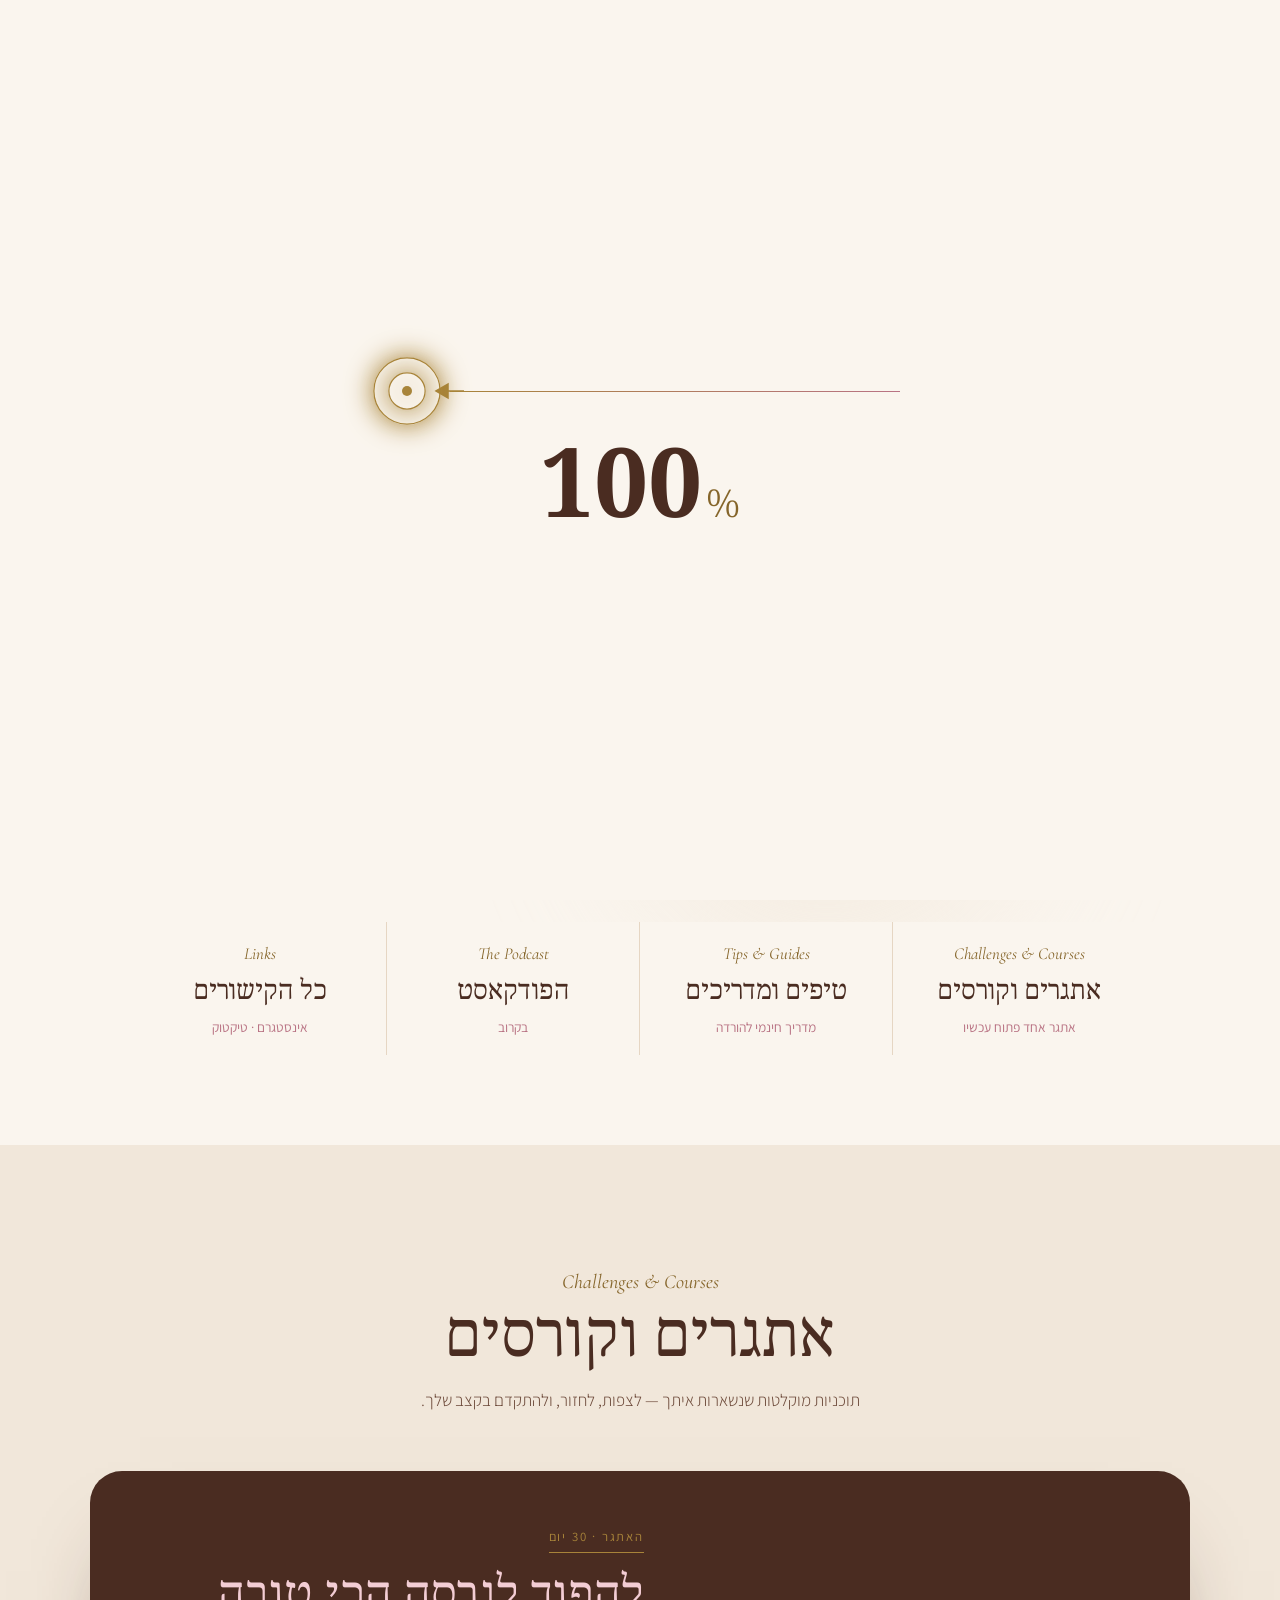
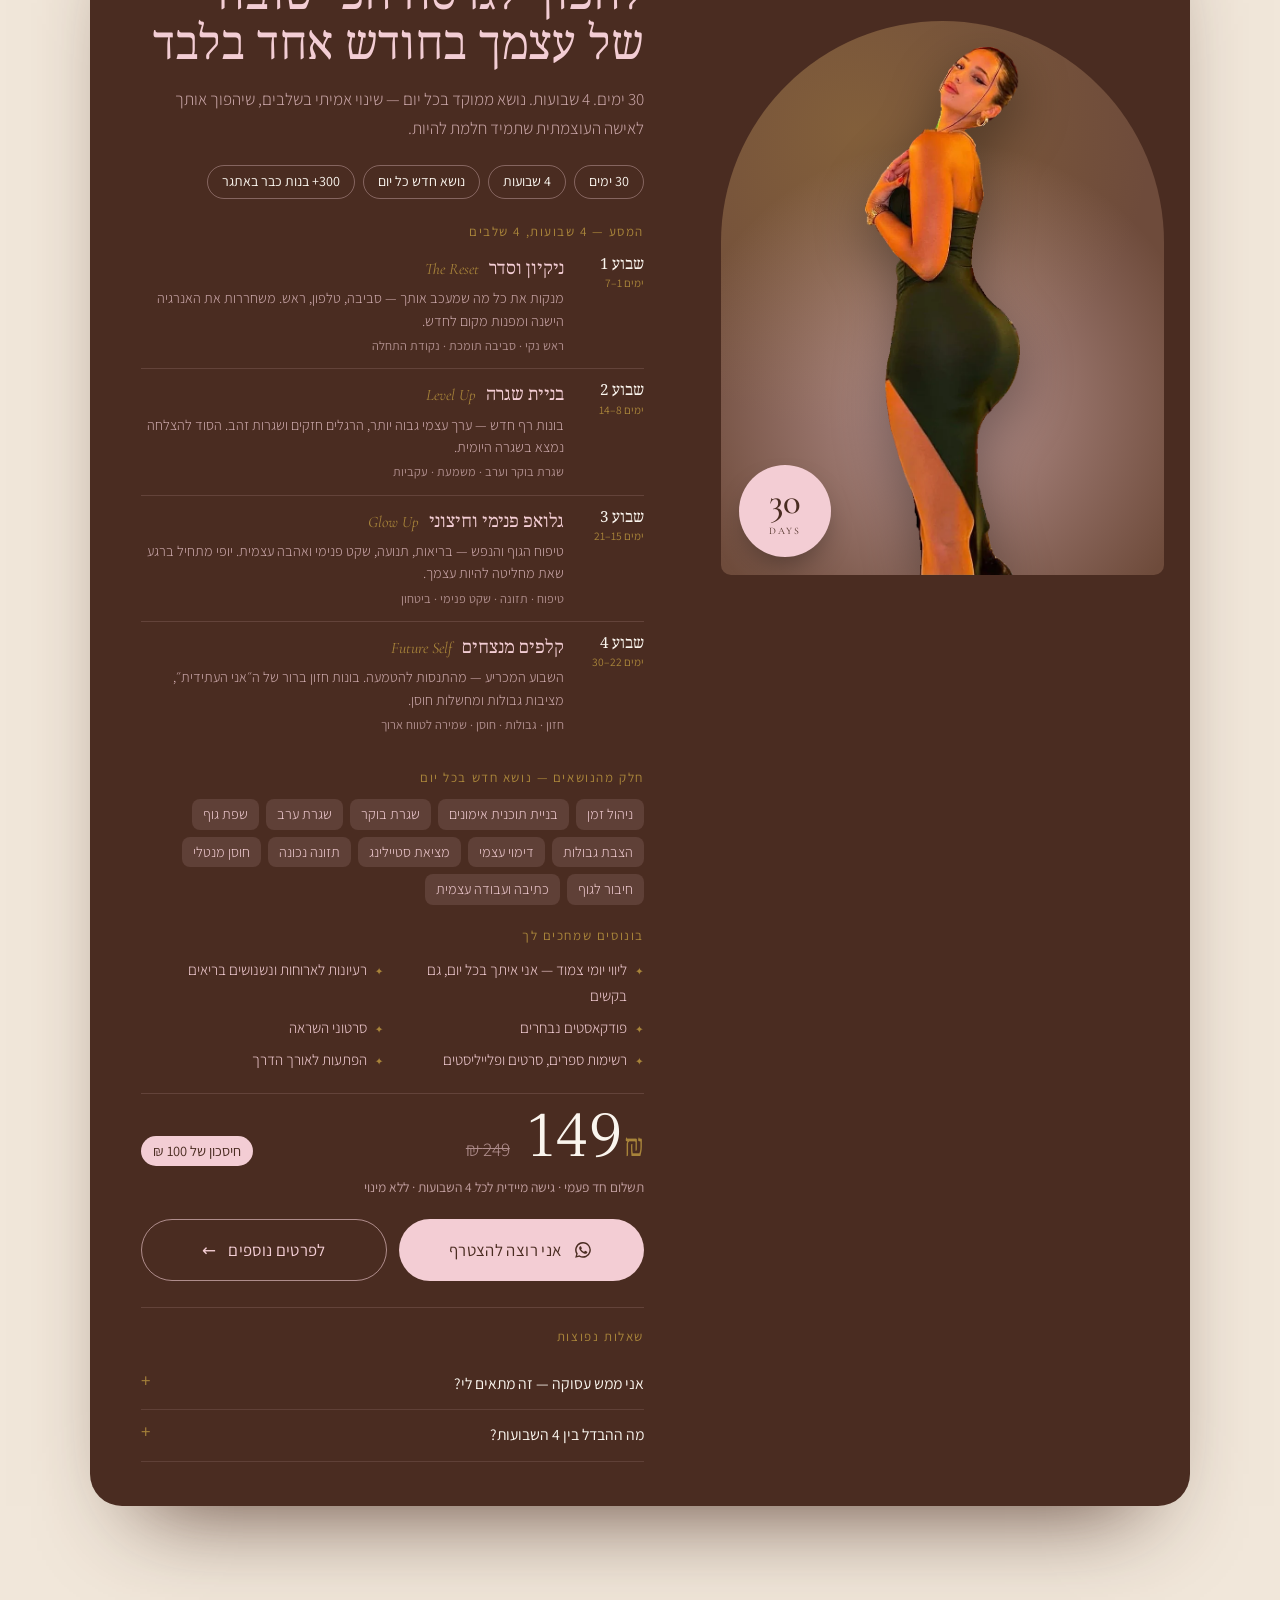
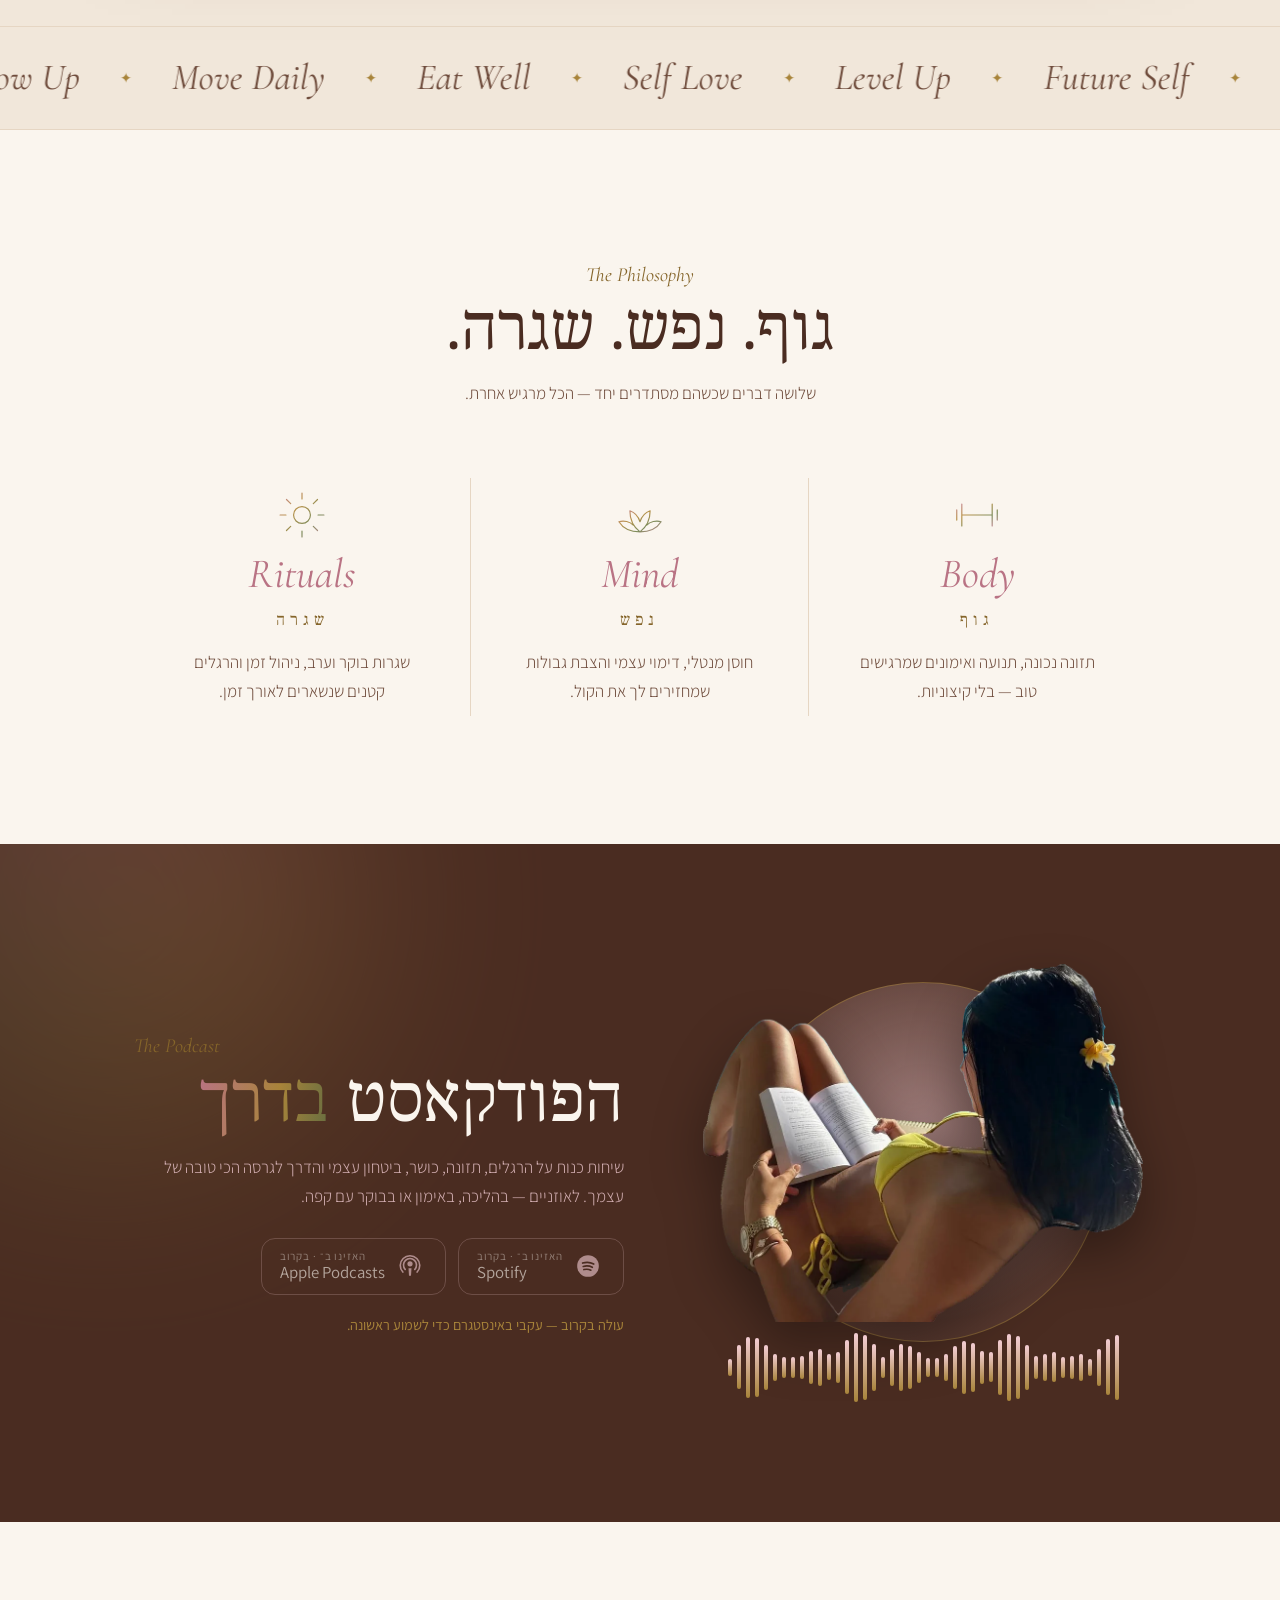
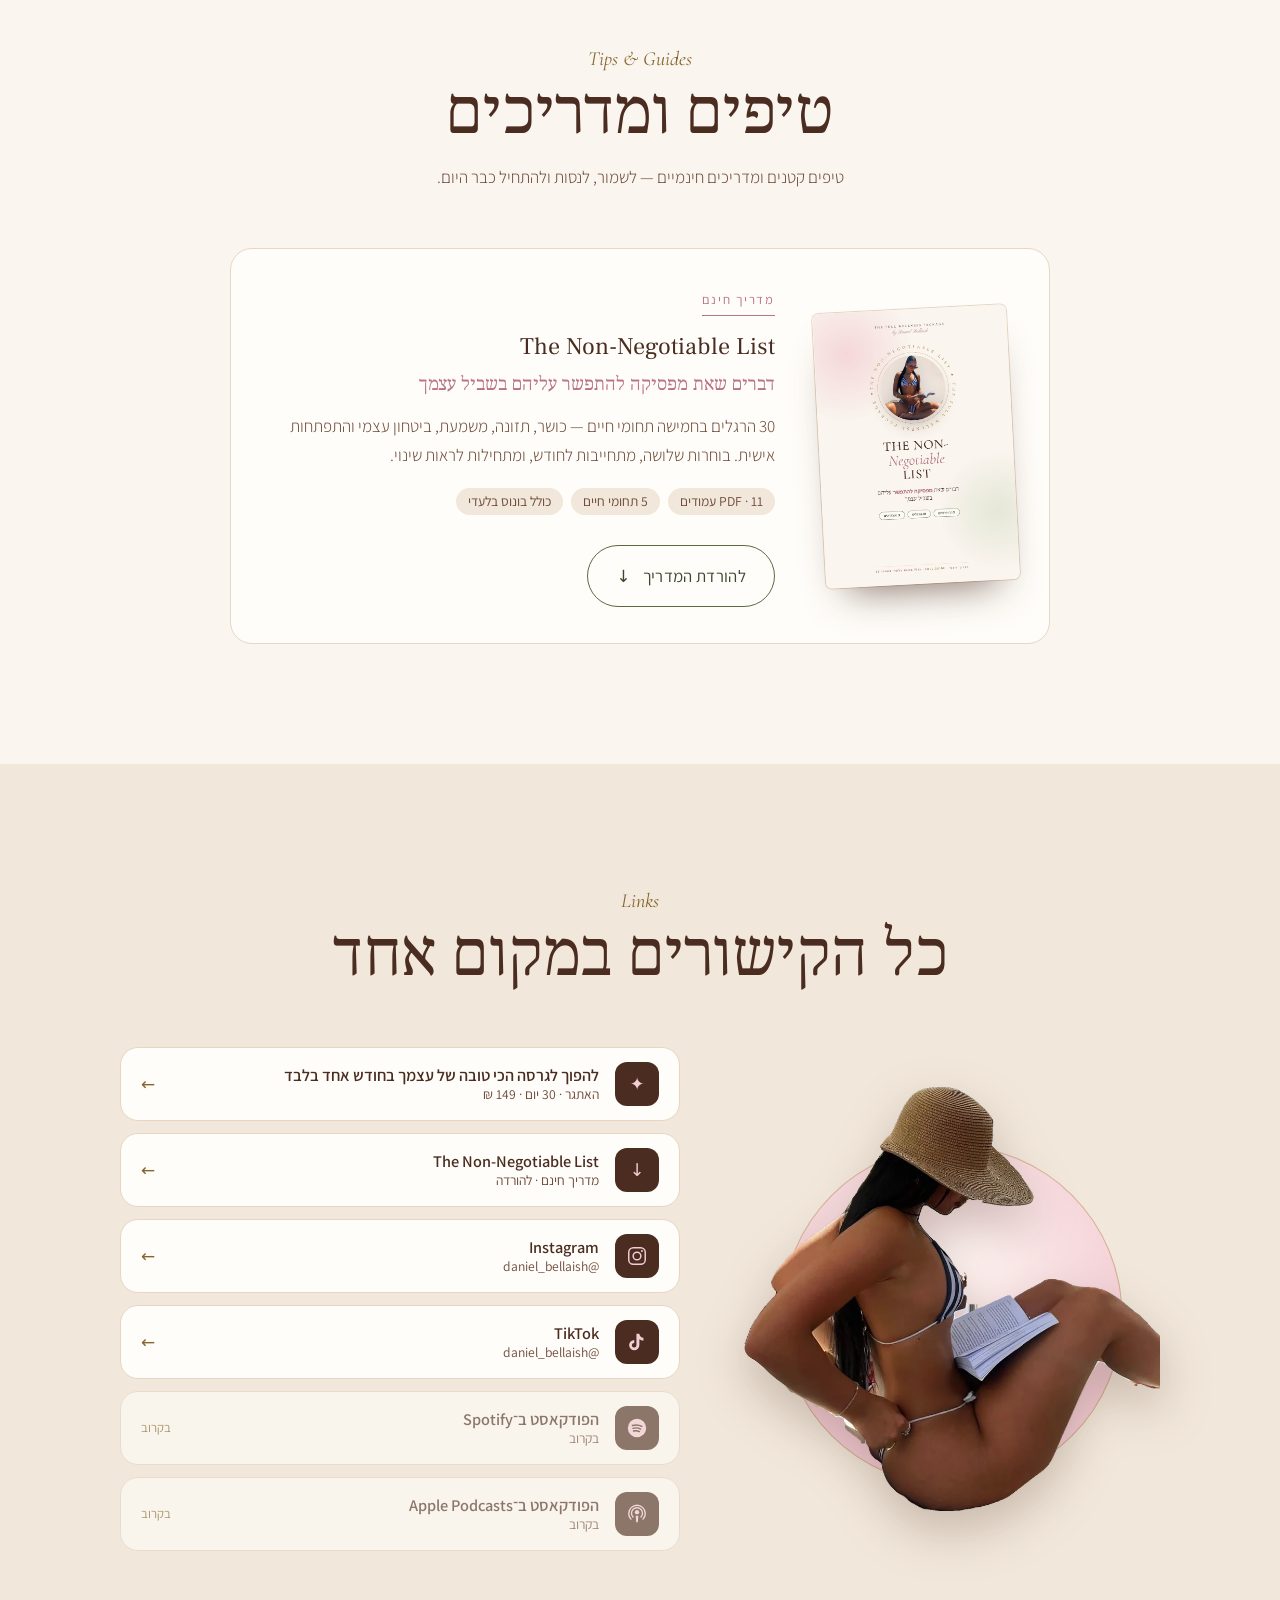
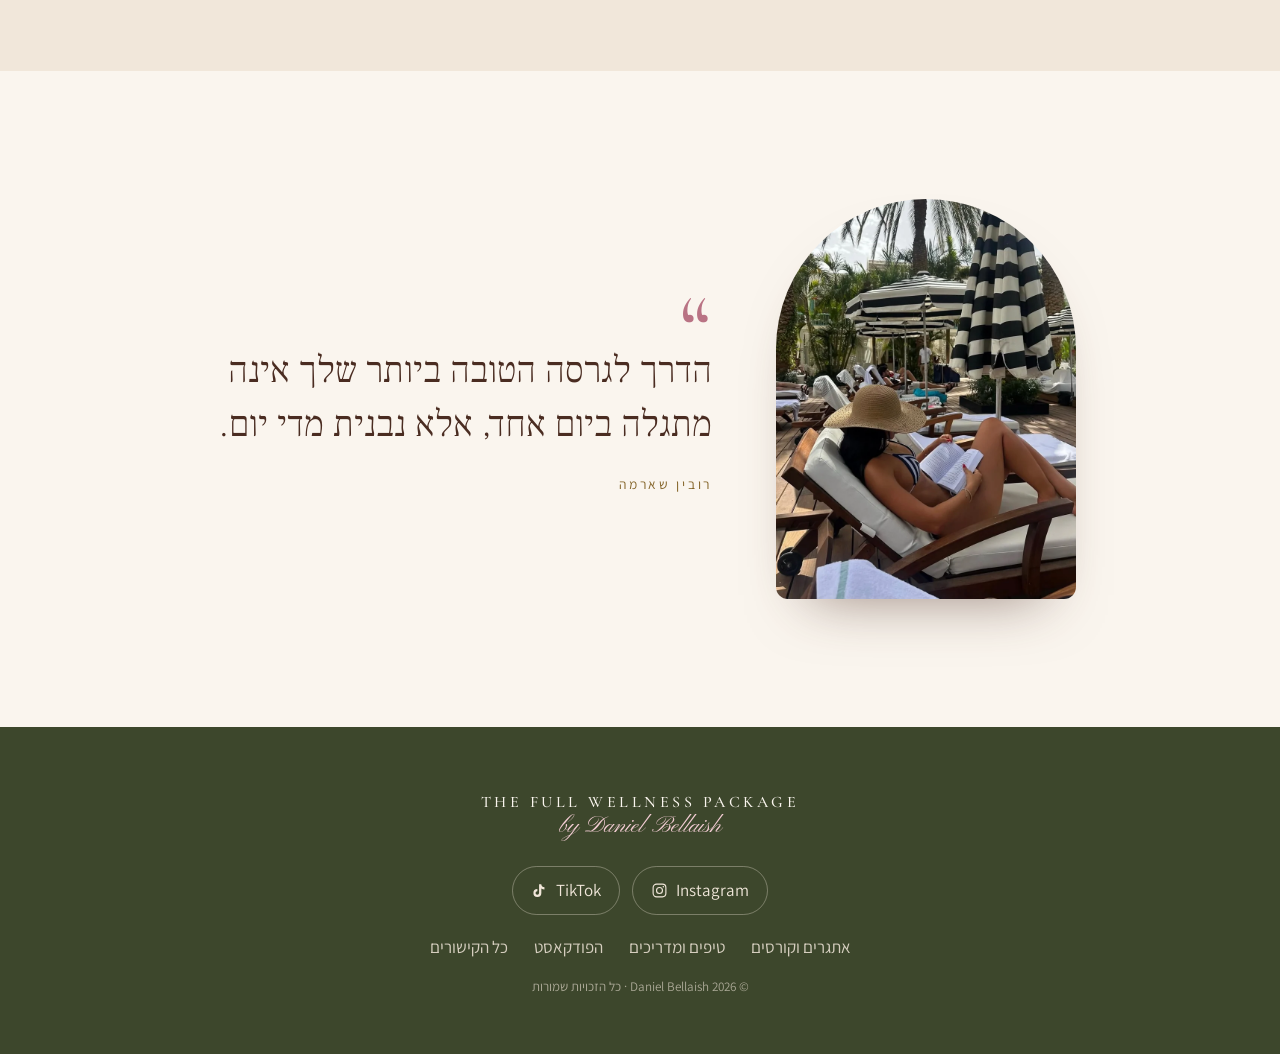
==== index.html @ 0c10bea3 "New photos with removed backgrounds, price 249 - Hero: white-dress cut-out that breaks out of the go" ====
<!doctype html>
<html lang="he" dir="rtl">
<head>
  <meta charset="utf-8">
  <meta name="viewport" content="width=device-width, initial-scale=1, viewport-fit=cover">
  <title>The Full Wellness Package · by Daniel Bellaish</title>
  <meta name="description" content="קורסים, מדריכים ופודקאסט על התפתחות אישית, כושר, תזונה ולייפסטייל — by Daniel Bellaish.">
  <meta property="og:title" content="The Full Wellness Package · by Daniel Bellaish">
  <meta property="og:description" content="הגרסה הכי טובה שלך מתחילה ביום אחד.">
  <meta property="og:image" content="assets/images/og.jpg">
  <link rel="preconnect" href="https://fonts.googleapis.com">
  <link rel="preconnect" href="https://fonts.gstatic.com" crossorigin>
  <link href="https://fonts.googleapis.com/css2?family=Assistant:wght@300;400;600&family=Cormorant+Garamond:ital,wght@0,400;0,500;1,400;1,500&family=Frank+Ruhl+Libre:wght@300;400;500&family=Noto+Serif+Hebrew:wght@300;400;500&family=Fredoka:wght@500;600&family=Pinyon+Script&display=swap" rel="stylesheet">
  <link rel="icon" href="data:image/svg+xml,%3Csvg xmlns=%27http://www.w3.org/2000/svg%27 viewBox=%270 0 64 64%27%3E%3Ccircle cx=%2732%27 cy=%2732%27 r=%2732%27 fill=%27%234a2c21%27/%3E%3Cpath d=%27M32 14l4 14 14 4-14 4-4 14-4-14-14-4 14-4z%27 fill=%27%23f3cdd4%27/%3E%3C/svg%3E">
  <link rel="stylesheet" href="style.css">
  <script>
    // Intro loader: once per visit, skipped for reduced motion. Safety timeout so the site never stays hidden.
    (function () {
      var d = document.documentElement, seen = false;
      try { seen = sessionStorage.getItem("fwp-intro") === "1"; } catch (e) {}
      if (seen || matchMedia("(prefers-reduced-motion: reduce)").matches) { d.classList.add("no-intro"); return; }
      d.classList.add("is-loading");
      setTimeout(function () { d.classList.remove("is-loading"); d.classList.add("no-intro"); }, 9000);
    })();
  </script>
</head>
<body>

  <!-- ===== Intro loader ===== -->
  <div class="loader" id="loader" role="status" aria-label="טוען את האתר">
    <div class="loader-stage">
      <div class="loader-shot" aria-hidden="true">
        <div class="loader-line"><div class="loader-fill" id="loader-fill"></div>
          <svg class="loader-arrow" id="loader-arrow" viewBox="0 0 28 16"><path d="M0 8h18M28 8L16 1v14z"/></svg>
        </div>
        <div class="target" id="loader-target"><i></i><i></i><i></i><span class="burst" id="burst"></span></div>
      </div>
      <p class="loader-pct" aria-hidden="true"><b id="loader-pct">0</b><small>%</small></p>
      <div class="loader-brand">
        <span class="lb-name">The Full Wellness Package</span>
        <span class="lb-by">by Daniel Bellaish</span>
      </div>
    </div>
  </div>

  <!-- ===== Side arrow: travels down the page and hits the target at 100% ===== -->
  <div class="arrowbar" aria-hidden="true">
    <div class="ab-track">
      <div class="ab-fill" id="ab-fill"></div>
      <div class="ab-head" id="ab-head"><svg viewBox="0 0 16 22"><path d="M8 22L0 10h5V0h6v10h5z"/></svg><span id="ab-pct">0%</span></div>
    </div>
    <div class="target ab-target" id="ab-target"><i></i><i></i><i></i></div>
  </div>

  <!-- shared SVG gradients + icon sprites -->
  <svg width="0" height="0" style="position:absolute" aria-hidden="true" focusable="false">
    <defs>
      <linearGradient id="holo" x1="0" y1="0" x2="1" y2="1">
        <stop offset="0" stop-color="#c98a9a"/>
        <stop offset=".35" stop-color="#b8924a"/>
        <stop offset=".7" stop-color="#7d8c5c"/>
        <stop offset="1" stop-color="#c98a9a"/>
      </linearGradient>
    </defs>
    <symbol id="i-instagram" viewBox="0 0 24 24"><rect x="3" y="3" width="18" height="18" rx="5" fill="none" stroke="currentColor" stroke-width="1.6"/><circle cx="12" cy="12" r="4.2" fill="none" stroke="currentColor" stroke-width="1.6"/><circle cx="17.4" cy="6.6" r="1.1" fill="currentColor"/></symbol>
    <symbol id="i-tiktok" viewBox="0 0 24 24"><path d="M14.5 3c.3 2.4 1.9 4.2 4.5 4.4v3.1c-1.6 0-3.1-.5-4.4-1.4v6.3A5.6 5.6 0 1 1 9 9.8v3.2a2.5 2.5 0 1 0 2.4 2.5V3h3.1z" fill="currentColor"/></symbol>
    <symbol id="i-whatsapp" viewBox="0 0 24 24"><path d="M12 2.5a9.4 9.4 0 0 0-8.1 14.2L2.6 21.4l4.8-1.3A9.4 9.4 0 1 0 12 2.5zm0 17.1a7.7 7.7 0 0 1-3.9-1.1l-.3-.2-2.9.8.8-2.8-.2-.3A7.7 7.7 0 1 1 12 19.6zm4.3-5.8c-.2-.1-1.4-.7-1.6-.8s-.4-.1-.5.1-.6.8-.8.9-.3.2-.5.1a6.3 6.3 0 0 1-3.1-2.7c-.2-.4.2-.4.7-1.3a.4.4 0 0 0 0-.4l-.7-1.7c-.2-.5-.4-.4-.5-.4h-.5a.9.9 0 0 0-.6.3 2.7 2.7 0 0 0-.8 2 4.6 4.6 0 0 0 1 2.5 10.6 10.6 0 0 0 4.1 3.6c1.5.6 2.1.7 2.9.6a2.4 2.4 0 0 0 1.6-1.1 2 2 0 0 0 .1-1.1c0-.1-.2-.2-.4-.3z" fill="currentColor"/></symbol>
    <symbol id="i-spotify" viewBox="0 0 24 24"><circle cx="12" cy="12" r="10" fill="currentColor"/><path d="M7 9.3c3.5-1 7.4-.7 10.3.9M7.6 12.4c2.9-.8 6-.5 8.4.8M8.2 15.3c2.3-.6 4.6-.4 6.5.6" fill="none" stroke="var(--btn-bg, #fff)" stroke-width="1.5" stroke-linecap="round"/></symbol>
    <symbol id="i-apple-podcasts" viewBox="0 0 24 24"><circle cx="12" cy="10" r="2.4" fill="currentColor"/><path d="M10.6 14h2.8l-.5 7h-1.8z" fill="currentColor"/><path d="M7.6 15.2a6 6 0 1 1 8.8 0M5.4 17.6a9 9 0 1 1 13.2 0" fill="none" stroke="currentColor" stroke-width="1.5" stroke-linecap="round"/></symbol>
  </svg>

  <!-- ===== Podcast announcement bar ===== -->
  <a class="announce" href="#podcast" id="announce">
    <span class="announce-dot" aria-hidden="true"></span>
    <span id="announce-text">הפודקאסט שלי עולה בקרוב</span>
    <span class="announce-sep" aria-hidden="true">·</span>
    <span class="announce-platforms">
      <svg aria-hidden="true"><use href="#i-spotify"/></svg>Spotify
      <svg aria-hidden="true"><use href="#i-apple-podcasts"/></svg>Apple Podcasts
    </span>
  </a>

  <header class="topbar">
    <a class="brand" href="#top" aria-label="The Full Wellness Package by Daniel Bellaish">
      <span class="brand-name">The Full Wellness Package</span>
      <span class="brand-by">by Daniel Bellaish</span>
    </a>
    <nav class="nav" aria-label="ניווט ראשי">
      <a class="nav-link" href="#course">אתגרים וקורסים</a>
      <a class="nav-link" href="#free">טיפים</a>
      <a class="nav-link" href="#podcast">פודקאסט</a>
      <a class="nav-link" href="#links">קישורים</a>
      <span class="socials">
        <a data-link="instagram" href="#" aria-label="Instagram" target="_blank" rel="noopener"><svg><use href="#i-instagram"/></svg></a>
        <a data-link="tiktok" href="#" aria-label="TikTok" target="_blank" rel="noopener"><svg><use href="#i-tiktok"/></svg></a>
      </span>
    </nav>
  </header>

  <main id="top">

    <!-- ===== Hero ===== -->
    <section class="hero">
      <div class="hero-glow" aria-hidden="true"><span></span><span></span></div>

      <div class="hero-visual">
        <div class="portrait">
          <svg class="ring" viewBox="0 0 200 200" direction="ltr" aria-hidden="true">
            <defs><path id="ringPath" d="M100,100 m-88,0 a88,88 0 1,1 176,0 a88,88 0 1,1 -176,0"/></defs>
            <text><textPath href="#ringPath" textLength="548">THE FULL WELLNESS PACKAGE ✦ BY DANIEL BELLAISH ✦ </textPath></text>
          </svg>
          <div class="pop-bg"></div>
          <div class="pop-layer pop-in"><img src="assets/images/hero-white.webp" alt="Daniel Bellaish"></div>
          <div class="pop-layer pop-out" aria-hidden="true"><img src="assets/images/hero-white.webp" alt=""></div>
        </div>
      </div>

      <div class="hero-text">
        <p class="kicker"><span class="rule"></span>Wellness · Growth · Self-love</p>
        <h1 class="title">
          <span class="line"><span>להפוך לגרסה</span></span>
          <span class="line line-accent"><span>הטובה ביותר</span></span>
          <span class="line"><span>של עצמך.</span></span>
        </h1>
        <p class="lead">האתגרים, הקורסים, הטיפים והפודקאסט שלי — הכל במקום אחד. לגוף, לנפש ולשגרה, בעברית ובקצב שלך.</p>
        <div class="actions">
          <a class="btn-primary" href="#course"><span>לאתגרים ולקורסים</span><i aria-hidden="true">←</i></a>
          <a class="link-arrow" href="#links">כל הקישורים <i aria-hidden="true">↓</i></a>
        </div>
        <p class="signature">with love, Daniel</p>
      </div>
    </section>

    <!-- ===== Hub: everything on the site ===== -->
    <nav class="hub" aria-label="מה יש באתר">
      <a class="hub-item" href="#course"><span class="hub-k">Challenges &amp; Courses</span><b>אתגרים וקורסים</b><small id="hub-courses">בקרוב</small></a>
      <a class="hub-item" href="#free"><span class="hub-k">Tips &amp; Guides</span><b>טיפים ומדריכים</b><small id="hub-tips">בקרוב</small></a>
      <a class="hub-item" href="#podcast"><span class="hub-k">The Podcast</span><b>הפודקאסט</b><small id="hub-podcast">בקרוב</small></a>
      <a class="hub-item" href="#links"><span class="hub-k">Links</span><b>כל הקישורים</b><small>אינסטגרם · טיקטוק</small></a>
    </nav>

    <!-- ===== Paid course ===== -->
    <section id="course" class="section section-paid">
      <div class="section-head" data-reveal>
        <p class="label">Challenges &amp; Courses</p>
        <h2>אתגרים וקורסים</h2>
        <p>תוכניות מוקלטות שנשארות איתך — לצפות, לחזור, ולהתקדם בקצב שלך.</p>
      </div>
      <div id="paid-list" class="courses"></div>
    </section>

    <!-- ===== Marquee ===== -->
    <div class="marquee" aria-hidden="true">
      <div class="marquee-track" id="marquee">
        <span>Glow Up</span><b>✦</b><span>Move Daily</span><b>✦</b><span>Eat Well</span><b>✦</b><span>Self Love</span><b>✦</b><span>Level Up</span><b>✦</b><span>Future Self</span><b>✦</b>
        <span>Glow Up</span><b>✦</b><span>Move Daily</span><b>✦</b><span>Eat Well</span><b>✦</b><span>Self Love</span><b>✦</b><span>Level Up</span><b>✦</b><span>Future Self</span><b>✦</b>
      </div>
    </div>

    <!-- ===== Pillars ===== -->
    <section id="pillars" class="pillars">
      <div class="pillars-head" data-reveal>
        <p class="label">The Philosophy</p>
        <h2>גוף. נפש. שגרה.</h2>
        <p>שלושה דברים שכשהם מסתדרים יחד — הכל מרגיש אחרת.</p>
      </div>
      <div class="pillars-grid">
        <article class="pillar" data-reveal>
          <svg class="pillar-ico" viewBox="0 0 64 64" aria-hidden="true"><path pathLength="1" d="M8 26v12M14 19v26M50 19v26M56 26v12M14 32h36"/></svg>
          <span class="pillar-en">Body</span>
          <h3>גוף</h3>
          <p>תזונה נכונה, תנועה ואימונים שמרגישים טוב — בלי קיצוניות.</p>
        </article>
        <article class="pillar" data-reveal>
          <svg class="pillar-ico" viewBox="0 0 64 64" aria-hidden="true"><path pathLength="1" d="M32 52c-8-6-12-14-12-25 6 2 10 7 12 13 2-6 6-11 12-13 0 11-4 19-12 25zM32 52c-10 0-20-4-25-12 6-2 13 0 17 4M32 52c10 0 20-4 25-12-6-2-13 0-17 4"/></svg>
          <span class="pillar-en">Mind</span>
          <h3>נפש</h3>
          <p>חוסן מנטלי, דימוי עצמי והצבת גבולות שמחזירים לך את הקול.</p>
        </article>
        <article class="pillar" data-reveal>
          <svg class="pillar-ico" viewBox="0 0 64 64" aria-hidden="true"><path pathLength="1" d="M32 22a10 10 0 1 1 0 20a10 10 0 1 1 0-20M32 6v7M32 51v7M6 32h7M51 32h7M13.6 13.6l5 5M45.4 45.4l5 5M13.6 50.4l5-5M45.4 18.6l5-5"/></svg>
          <span class="pillar-en">Rituals</span>
          <h3>שגרה</h3>
          <p>שגרות בוקר וערב, ניהול זמן והרגלים קטנים שנשארים לאורך זמן.</p>
        </article>
      </div>
    </section>

    <!-- ===== Podcast ===== -->
    <section id="podcast" class="podcast">
      <div class="podcast-inner">
        <div class="podcast-visual" aria-hidden="true">
          <div class="pv-circle"></div>
          <img class="pv-img" src="assets/images/reading-pool.webp" alt="" loading="lazy">
          <div class="wave" id="wave"></div>
        </div>
        <div class="podcast-text" data-reveal>
          <p class="label">The Podcast</p>
          <h2>הפודקאסט <em>בדרך</em></h2>
          <p>שיחות כנות על הרגלים, תזונה, כושר, ביטחון עצמי והדרך לגרסה הכי טובה של עצמך. לאוזניים — בהליכה, באימון או בבוקר עם קפה.</p>
          <div class="listen">
            <a class="listen-btn" data-podcast="spotify" href="#"><svg aria-hidden="true"><use href="#i-spotify"/></svg><span><small>האזינו ב־</small>Spotify</span></a>
            <a class="listen-btn" data-podcast="applePodcasts" href="#"><svg aria-hidden="true"><use href="#i-apple-podcasts"/></svg><span><small>האזינו ב־</small>Apple Podcasts</span></a>
          </div>
          <p class="soon-note" id="podcast-note">עולה בקרוב — עקבי באינסטגרם כדי לשמוע ראשונה.</p>
        </div>
      </div>
    </section>

    <!-- ===== Free guides ===== -->
    <section id="free" class="section section-free">
      <div class="section-head" data-reveal>
        <p class="label">Tips &amp; Guides</p>
        <h2>טיפים ומדריכים</h2>
        <p>טיפים קטנים ומדריכים חינמיים — לשמור, לנסות ולהתחיל כבר היום.</p>
      </div>
      <div id="free-list" class="grid grid-free"></div>
    </section>

    <!-- ===== All links ===== -->
    <section id="links" class="section section-links">
      <div class="section-head" data-reveal>
        <p class="label">Links</p>
        <h2>כל הקישורים במקום אחד</h2>
      </div>
      <div class="links-wrap">
        <figure class="links-visual" aria-hidden="true"><span class="lv-circle"></span><img src="assets/images/reading-hat.webp" alt="" loading="lazy"></figure>
        <div class="links" id="links-list"></div>
      </div>
    </section>

    <!-- ===== Quote ===== -->
    <section class="quote" data-reveal>
      <div class="quote-arch"><img src="assets/images/lounger.webp" alt="דניאל קוראת ליד הבריכה" loading="lazy"></div>
      <div class="quote-text">
        <span class="quote-mark" aria-hidden="true">“</span>
        <blockquote>הדרך לגרסה הטובה ביותר שלך אינה מתגלה ביום אחד, אלא נבנית מדי יום.</blockquote>
        <cite>רובין שארמה</cite>
      </div>
    </section>
  </main>

  <footer class="footer">
    <a class="brand brand-footer" href="#top">
      <span class="brand-name">The Full Wellness Package</span>
      <span class="brand-by">by Daniel Bellaish</span>
    </a>
    <div class="footer-socials">
      <a data-link="instagram" href="#" target="_blank" rel="noopener"><svg aria-hidden="true"><use href="#i-instagram"/></svg>Instagram</a>
      <a data-link="tiktok" href="#" target="_blank" rel="noopener"><svg aria-hidden="true"><use href="#i-tiktok"/></svg>TikTok</a>
    </div>
    <nav class="footer-links" aria-label="ניווט תחתון">
      <a href="#course">אתגרים וקורסים</a>
      <a href="#free">טיפים ומדריכים</a>
      <a href="#podcast">הפודקאסט</a>
      <a href="#links">כל הקישורים</a>
    </nav>
    <p class="footer-copy">© <span id="year"></span> Daniel Bellaish · כל הזכויות שמורות</p>
  </footer>

  <script src="courses.js"></script>
  <script src="app.js"></script>
</body>
</html>
---- style.css ----
/* ===== צבעים ופונטים — לשינוי הגוונים של כל האתר משנים רק כאן ===== */
/* Layout: מסך פתיחה (0→100% ומטרה מתפוצצת) → פתיחה עם דיוקן → מפת האתר → אתגרים וקורסים → פילוסופיה → פודקאסט → טיפים → קישורים.
   חץ בצד ימין יורד לאורך האתר ופוגע במטרה בסוף.
   קו "Day 01 → 30" בצד מתמלא בזמן הגלילה. */
:root {
  --cream: #faf5ee;       /* שמנת — רקע ראשי */
  --beige: #f1e7da;       /* בז׳ — רקע משני */
  --sand: #e6d6c3;        /* קווים עדינים */
  --white: #fffdf9;
  --choc: #4a2c21;        /* חום שוקולד */
  --choc-soft: #6e4b3b;
  --choc-deep: #3a2119;
  --pink: #f3cdd4;        /* ורוד בייבי */
  --pink-deep: #b97384;   /* ורוד עמוק להדגשות */
  --olive: #5b6941;       /* ירוק זית */
  --olive-dark: #3d472c;
  --olive-light: #c9d1b0;
  --gold: #a8843a;
  --gold-ink: #85652a;     /* זהב כהה לטקסט קטן על רקע בהיר (ניגודיות) */

  --f-display: "Frank Ruhl Libre", "David Libre", Georgia, serif;
  --f-latin: "Cormorant Garamond", Georgia, serif;
  --f-script: "Pinyon Script", "Cormorant Garamond", cursive;
  --f-head: "Noto Serif Hebrew", "Frank Ruhl Libre", Georgia, serif;
  --f-accent: "Fredoka", "Varela Round", "Assistant", sans-serif;
  --f-body: "Assistant", "Heebo", system-ui, sans-serif;

  --holo: linear-gradient(100deg, var(--pink-deep) 0%, var(--gold) 25%, var(--olive) 45%, #d9a3b0 65%, var(--gold) 85%, var(--pink-deep) 100%);
  --ease: cubic-bezier(.22, .7, .2, 1);
  --gutter: clamp(18px, 5vw, 64px);
}

* { box-sizing: border-box; }
html { scroll-behavior: smooth; }
body {
  margin: 0;
  background: var(--cream);
  color: var(--choc);
  font-family: var(--f-body);
  font-size: 17px;
  line-height: 1.7;
  -webkit-font-smoothing: antialiased;
  overflow-x: hidden;
}
/* paper grain */
body::before {
  content: ""; position: fixed; inset: 0; pointer-events: none; z-index: 100; opacity: .35; mix-blend-mode: multiply;
  background-image: url("data:image/svg+xml,%3Csvg xmlns='http://www.w3.org/2000/svg' width='160' height='160'%3E%3Cfilter id='n'%3E%3CfeTurbulence type='fractalNoise' baseFrequency='.85' numOctaves='2' stitchTiles='stitch'/%3E%3CfeColorMatrix values='0 0 0 0 .29 0 0 0 0 .17 0 0 0 0 .13 0 0 0 .06 0'/%3E%3C/filter%3E%3Crect width='100%25' height='100%25' filter='url(%23n)'/%3E%3C/svg%3E");
}
a { color: inherit; }
img { max-width: 100%; display: block; }
h1, h2, h3 { text-wrap: balance; font-weight: 400; }
:focus-visible { outline: 1.5px solid var(--gold); outline-offset: 4px; }
svg use { pointer-events: none; }

.label { font-family: var(--f-latin); font-style: italic; font-size: 1.25rem; color: var(--gold-ink); margin: 0 0 6px; direction: ltr; }

/* ===== Announcement bar ===== */
.announce {
  display: flex; align-items: center; justify-content: center; flex-wrap: wrap; gap: 6px 10px;
  padding: 9px 16px; background: var(--choc); color: var(--pink); text-decoration: none;
  font-size: .9rem; letter-spacing: .02em; text-align: center;
}
.announce:hover #announce-text { text-decoration: underline; text-underline-offset: 3px; }
.announce-dot { width: 7px; height: 7px; border-radius: 50%; background: var(--pink); animation: pulse 2s ease-in-out infinite; }
.announce-sep { opacity: .5; }
.announce-platforms { display: inline-flex; align-items: center; gap: 6px; color: var(--cream); opacity: .85; direction: ltr; }
@media (max-width: 520px) { .announce-sep, .announce-platforms { display: none; } }
.announce-platforms svg { width: 14px; height: 14px; margin-inline-start: 6px; --btn-bg: var(--choc); }

/* ===== Header ===== */
.topbar {
  position: sticky; top: env(safe-area-inset-top, 0px); z-index: 20;
  display: flex; align-items: center; justify-content: space-between; gap: 16px;
  padding: 14px var(--gutter);
  background: color-mix(in srgb, var(--cream) 85%, transparent);
  backdrop-filter: blur(12px);
  border-bottom: 1px solid color-mix(in srgb, var(--sand) 70%, transparent);
}
.brand { display: flex; flex-direction: column; align-items: flex-start; text-decoration: none; direction: ltr; line-height: 1; min-width: 0; }
.brand-name { font-family: var(--f-latin); font-weight: 500; text-transform: uppercase; letter-spacing: .22em; font-size: clamp(.68rem, 2.3vw, .95rem); }
.brand-by { font-family: var(--f-script); color: var(--pink-deep); font-size: clamp(1.05rem, 3.2vw, 1.35rem); margin-top: 4px; }
.nav { display: flex; align-items: center; gap: 26px; }
.nav-link { text-decoration: none; font-size: .95rem; position: relative; }
.nav-link::after {
  content: ""; position: absolute; right: 0; bottom: -3px; height: 1px; width: 100%;
  background: currentColor; transform: scaleX(0); transform-origin: right; transition: transform .4s var(--ease);
}
.nav-link:hover::after { transform: scaleX(1); }
.socials { display: flex; gap: 6px; }
.socials a {
  width: 38px; height: 38px; display: grid; place-items: center; border-radius: 50%;
  border: 1px solid var(--sand); transition: background .3s, color .3s, border-color .3s;
}
.socials a:hover { background: var(--choc); color: var(--cream); border-color: var(--choc); }
.socials svg { width: 17px; height: 17px; }
@media (max-width: 760px) { .nav-link { display: none; } }

/* ===== Hero ===== */
.hero {
  position: relative; isolation: isolate;
  display: grid; grid-template-columns: 1.05fr .95fr; align-items: center; gap: clamp(32px, 6vw, 90px);
  max-width: 1240px; margin: 0 auto; padding: clamp(40px, 7vw, 110px) var(--gutter) clamp(56px, 8vw, 120px);
}
.hero-text { min-width: 0; }
.hero-glow { position: absolute; inset: 0; z-index: -1; overflow: hidden; pointer-events: none; }
.hero-glow span { position: absolute; border-radius: 50%; filter: blur(70px); opacity: .55; animation: float 16s ease-in-out infinite alternate; }
.hero-glow span:first-child { width: 42vw; height: 42vw; max-width: 520px; max-height: 520px; background: var(--pink); top: 4%; left: 2%; }
.hero-glow span:last-child { width: 34vw; height: 34vw; max-width: 420px; max-height: 420px; background: var(--beige); bottom: -6%; right: 18%; animation-delay: -6s; }

.kicker {
  display: flex; align-items: center; gap: 14px; margin: 0 0 26px;
  font-family: var(--f-latin); font-style: italic; font-size: 1.2rem; color: var(--gold-ink);
  animation: fadeUp 1s var(--ease) .2s both;
}
.kicker .rule { width: 46px; height: 1px; background: var(--gold); transform-origin: right; animation: grow 1.2s var(--ease) .3s both; }

.title { font-family: var(--f-head); font-weight: 300; font-size: clamp(2.6rem, 6vw, 5rem); line-height: 1.12; letter-spacing: -.005em; margin: 0; color: var(--choc); }
.title .line { display: block; overflow: hidden; padding: .02em 0 .1em; white-space: nowrap; }
.title .line > span { display: inline-block; animation: rise 1.2s var(--ease) both; }
.title .line:nth-child(1) > span { animation-delay: .35s; }
.title .line:nth-child(2) > span { animation-delay: .5s; }
.title .line:nth-child(3) > span { animation-delay: .65s; }
.title .line-accent { font-family: var(--f-accent); font-weight: 600; font-size: 1.04em; line-height: 1.05; color: var(--pink-deep); letter-spacing: -.01em; }

.lead { font-size: 1.12rem; font-weight: 300; color: var(--choc-soft); max-width: 30em; margin: 28px 0 36px; animation: fadeUp 1s var(--ease) .9s both; }
.actions { display: flex; flex-wrap: wrap; align-items: center; gap: 18px 30px; animation: fadeUp 1s var(--ease) 1.05s both; }
.btn-primary {
  display: inline-flex; align-items: center; gap: 14px; text-decoration: none;
  background: var(--olive); color: var(--cream); padding: 16px 34px; border-radius: 999px;
  font-size: 1.05rem; letter-spacing: .02em; position: relative; overflow: hidden;
  transition: background .4s var(--ease), box-shadow .4s var(--ease);
  box-shadow: 0 18px 36px -18px rgba(61, 71, 44, .7);
}
.btn-primary i, .link-arrow i, .btn i { font-style: normal; display: inline-block; transition: transform .4s var(--ease); }
.btn-primary:hover { background: var(--olive-dark); }
.btn-primary:hover i, .link-arrow:hover i, .btn:hover i { transform: translateX(-6px); }
.link-arrow:hover i { transform: translateY(4px); }
.link-arrow { text-decoration: none; border-bottom: 1px solid var(--sand); padding-bottom: 3px; transition: border-color .3s; }
.link-arrow:hover { border-color: var(--choc); }
.signature { font-family: var(--f-script); font-size: 1.9rem; color: var(--pink-deep); margin: 38px 0 0; direction: ltr; text-align: right; animation: fadeUp 1.2s var(--ease) 1.3s both; }

.hero-visual { display: grid; place-items: center; min-width: 0; animation: fadeIn 1.6s var(--ease) .1s both; }
.portrait { position: relative; width: min(100%, 460px); aspect-ratio: 1; padding: 11%; }
.portrait img {
  width: 100%; height: 100%; object-fit: cover; border-radius: 50%;
  box-shadow: 0 40px 80px -40px rgba(74, 44, 33, .55);
  animation: zoomIn 1.8s var(--ease) .1s both;
}
.ring { position: absolute; inset: 0; width: 100%; height: 100%; animation: spin 40s linear infinite; overflow: visible; }
.ring text { direction: ltr; unicode-bidi: normal; font-family: var(--f-latin); font-size: 10.5px; letter-spacing: .5px; fill: var(--gold); font-weight: 500; }
.portrait::after {
  content: ""; position: absolute; inset: 7.5%; border-radius: 50%; border: 1px solid color-mix(in srgb, var(--gold) 55%, transparent);
}

/* ===== Hero on phones ===== */
@media (max-width: 860px) {
  .hero { grid-template-columns: 1fr; text-align: center; padding-top: 28px; }
  .hero-visual { order: -1; }
  .portrait { width: min(88%, 380px); }
  .kicker { justify-content: center; }
  .lead { margin-inline: auto; }
  .actions { justify-content: center; flex-direction: column; }
  .signature { text-align: center; }
}

/* ===== Hub ===== */
.hub {
  display: grid; grid-template-columns: repeat(4, 1fr); max-width: 1140px; margin: 0 auto;
  padding: 0 var(--gutter) clamp(56px, 8vw, 90px);
}
.hub-item {
  text-decoration: none; text-align: center; padding: 18px 14px 16px; display: flex; flex-direction: column; align-items: center; gap: 2px;
  border-radius: 18px; transition: background .4s var(--ease), transform .4s var(--ease);
}
.hub-item + .hub-item { border-right: 1px solid var(--sand); border-radius: 0; }
.hub-item:hover { background: var(--beige); transform: translateY(-3px); border-radius: 18px; }
.hub-k { font-family: var(--f-latin); font-style: italic; color: var(--gold-ink); font-size: 1.05rem; direction: ltr; }
.hub-item b { font-family: var(--f-head); font-weight: 400; font-size: clamp(1.25rem, 2.4vw, 1.6rem); color: var(--choc); }
.hub-item small { font-size: .85rem; color: var(--pink-deep); }
@media (max-width: 760px) {
  .hub { grid-template-columns: repeat(2, 1fr); row-gap: 8px; }
  .hub-item:nth-child(3) { border-right: 0; }
}

/* ===== Marquee ===== */
.marquee { overflow: hidden; border-block: 1px solid var(--sand); padding: 20px 0; background: var(--beige); }
.marquee-track { display: flex; align-items: center; gap: 40px; width: max-content; direction: ltr; will-change: transform; }
.marquee span { font-family: var(--f-latin); font-style: italic; font-size: clamp(1.6rem, 3.5vw, 2.3rem); color: var(--choc-soft); white-space: nowrap; }
.marquee b { color: var(--gold); font-weight: 400; font-size: .9rem; }

/* ===== Podcast ===== */
.podcast { background: var(--choc); color: var(--pink); position: relative; overflow: hidden; scroll-margin-top: 70px; }
.podcast::before {
  content: ""; position: absolute; width: 520px; height: 520px; border-radius: 50%; left: -160px; top: -200px;
  background: conic-gradient(from 0deg, var(--pink-deep), var(--gold), var(--olive), var(--pink-deep));
  filter: blur(110px); opacity: .28; animation: orbSpin 30s linear infinite;
}
.podcast-inner {
  position: relative; max-width: 1140px; margin: 0 auto; padding: clamp(70px, 10vw, 120px) var(--gutter);
  display: grid; grid-template-columns: 1fr 1.1fr; align-items: center; gap: clamp(36px, 6vw, 90px);
}
.wave { display: flex; align-items: center; justify-content: center; gap: 5px; height: 180px; direction: ltr; }
.wave i {
  display: block; width: 4px; border-radius: 4px; height: 100%;
  background: linear-gradient(var(--pink), var(--gold));
  transform-origin: center; animation: eq 1.4s ease-in-out infinite alternate;
}
.podcast-text { min-width: 0; }
.podcast h2 { font-family: var(--f-head); font-weight: 400; font-size: clamp(2.4rem, 6vw, 4rem); line-height: 1.05; margin: 0 0 16px; color: var(--cream); }
.podcast h2 em { font-style: normal; background: var(--holo); background-size: 250% 100%; -webkit-background-clip: text; background-clip: text; color: transparent; animation: holo 9s linear infinite; }
.podcast-text > p:not(.label):not(.soon-note) { font-weight: 300; color: color-mix(in srgb, var(--pink) 80%, var(--choc)); margin: 0 0 28px; max-width: 30em; }
.listen { display: flex; flex-wrap: wrap; gap: 12px; }
.listen-btn {
  --btn-bg: var(--choc);
  display: inline-flex; align-items: center; gap: 12px; text-decoration: none;
  padding: 11px 22px 11px 18px; border-radius: 14px; border: 1px solid color-mix(in srgb, var(--pink) 35%, transparent);
  color: var(--cream); transition: background .4s var(--ease), border-color .4s, transform .4s var(--ease);
}
.listen-btn svg { width: 26px; height: 26px; flex-shrink: 0; color: var(--pink); }
.listen-btn span { display: flex; flex-direction: column; line-height: 1.15; direction: ltr; text-align: left; font-size: 1.05rem; }
.listen-btn small { font-size: .7rem; letter-spacing: .08em; opacity: .7; direction: rtl; text-align: left; }
.listen-btn:not(.soon):hover { background: color-mix(in srgb, var(--pink) 12%, transparent); border-color: var(--pink); transform: translateY(-2px); }
.listen-btn.soon { opacity: .6; cursor: default; }
.listen-btn.soon small::after { content: " · בקרוב"; }
.soon-note { margin: 18px 0 0; font-size: .9rem; color: var(--gold); }
@media (max-width: 760px) {
  .podcast-inner { grid-template-columns: 1fr; }
  .wave { height: 110px; order: 2; }
}

/* ===== Pillars ===== */
.pillars { max-width: 1140px; margin: 0 auto; padding: clamp(70px, 10vw, 130px) var(--gutter); }
.pillars-head { text-align: center; margin-bottom: clamp(40px, 6vw, 70px); }
.pillars-head h2, .section-head h2 { font-family: var(--f-head); font-weight: 400; font-size: clamp(2.3rem, 6vw, 3.8rem); line-height: 1.1; margin: 0 0 14px; }
.pillars-head p:last-child, .section-head p:last-child { color: var(--choc-soft); font-weight: 300; margin: 0 auto; max-width: 32em; }
.pillars-grid { display: grid; grid-template-columns: repeat(3, 1fr); }
.pillar { padding: 10px clamp(20px, 4vw, 48px); text-align: center; }
.pillar + .pillar { border-right: 1px solid var(--sand); }
.pillar-ico { width: 54px; height: 54px; margin: 0 auto 12px; display: block; fill: none; stroke: url(#holo); stroke-width: 1.4; stroke-linecap: round; stroke-linejoin: round; }
.pillar-ico path { stroke-dasharray: 1; stroke-dashoffset: 0; }
.pillar.pre .pillar-ico path { stroke-dashoffset: 1; }
.pillar.in .pillar-ico path { stroke-dashoffset: 0; transition: stroke-dashoffset 2.2s var(--ease) .3s; }
.pillar-en { display: block; font-family: var(--f-latin); font-style: italic; font-size: 2.6rem; color: var(--pink-deep); line-height: 1; direction: ltr; }
.pillar h3 { font-family: var(--f-display); font-size: 1.05rem; letter-spacing: .3em; margin: 10px 0 14px; color: var(--gold-ink); }
.pillar p { margin: 0; color: var(--choc-soft); font-weight: 300; }
@media (max-width: 760px) {
  .pillars-grid { grid-template-columns: 1fr; gap: 34px; }
  .pillar + .pillar { border-right: 0; border-top: 1px solid var(--sand); padding-top: 34px; }
}

/* ===== Sections ===== */
.section { padding: clamp(70px, 10vw, 120px) var(--gutter); scroll-margin-top: 70px; }
.section-paid { background: var(--beige); }
.section-free { background: var(--cream); }
.section-head { text-align: center; max-width: 640px; margin: 0 auto clamp(36px, 5vw, 56px); }

/* ===== Course (featured) ===== */
.courses { display: flex; flex-direction: column; gap: clamp(30px, 5vw, 56px); max-width: 1100px; margin: 0 auto; }
.course {
  position: relative; background: var(--choc); color: var(--pink); border-radius: 32px; overflow: hidden;
  display: grid; grid-template-columns: .9fr 1.1fr; align-items: stretch;
  box-shadow: 0 50px 90px -50px rgba(74, 44, 33, .9);
}
.course:nth-child(even) { direction: ltr; }
.course:nth-child(even) > * { direction: rtl; }
.course-media { position: relative; padding: clamp(16px, 2.4vw, 26px); min-height: 100%; }
.course-media .frame {
  position: relative; height: 100%; min-height: 380px; border-radius: 400px 400px 18px 18px; overflow: hidden;
  background: var(--choc-soft);
}
.course-media img { width: 100%; height: 100%; object-fit: cover; position: absolute; inset: 0; transition: transform 1.4s var(--ease); }
.course:hover .course-media img { transform: scale(1.04); }
.course-media .frame::after {
  content: ""; position: absolute; inset: 0; pointer-events: none;
  background: linear-gradient(115deg, transparent 30%, rgba(255, 255, 255, .28) 45%, transparent 60%);
  transform: translateX(-120%); animation: sheen 6s var(--ease) 2s infinite;
}
.stamp {
  position: absolute; bottom: clamp(26px, 4vw, 44px); left: clamp(26px, 4vw, 44px); width: 92px; height: 92px; z-index: 2;
  border-radius: 50%; background: var(--pink); color: var(--choc); display: grid; place-items: center; text-align: center;
  font-family: var(--f-latin); line-height: 1; box-shadow: 0 14px 30px -10px rgba(0, 0, 0, .4);
  animation: spinSlow 30s linear infinite;
}
.stamp b { display: block; font-size: 2.3rem; font-weight: 500; }
.stamp small { font-size: .62rem; letter-spacing: .2em; }
.course-body { padding: clamp(28px, 4vw, 52px) clamp(24px, 4vw, 52px) clamp(28px, 4vw, 44px); display: flex; flex-direction: column; min-width: 0; }
.badge { align-self: flex-start; font-size: .8rem; letter-spacing: .14em; padding: 4px 0; color: var(--gold); border-bottom: 1px solid currentColor; }
.course h3 { font-family: var(--f-head); font-weight: 400; font-size: clamp(1.9rem, 3.6vw, 2.8rem); line-height: 1.12; margin: 18px 0 14px; color: var(--pink); }
.course .desc { color: color-mix(in srgb, var(--pink) 75%, var(--choc)); font-weight: 300; margin: 0 0 22px; }
.price-row { display: flex; align-items: baseline; gap: 16px; flex-wrap: wrap; margin: auto 0 22px; }
.price { font-family: var(--f-display); font-weight: 300; font-size: clamp(3rem, 6vw, 4rem); color: var(--cream); line-height: 1; }
.price small { font-size: .5em; color: var(--gold); }
.old-price { color: color-mix(in srgb, var(--pink) 60%, var(--choc)); text-decoration: line-through; font-size: 1.2rem; font-weight: 300; }
.saving { margin-inline-start: auto; font-size: .9rem; color: var(--choc); background: var(--pink); padding: 3px 12px; border-radius: 999px; }
.btn {
  display: flex; justify-content: center; align-items: center; gap: 12px;
  text-decoration: none; font-size: 1.05rem; letter-spacing: .02em;
  padding: 16px 22px; border-radius: 999px; transition: background .4s var(--ease), color .4s var(--ease);
}
.btn-pink { background: var(--pink); color: var(--choc); }
.btn-pink:hover { background: var(--cream); }
.pay-link { text-align: center; margin-top: 14px; font-size: .9rem; color: color-mix(in srgb, var(--pink) 80%, var(--choc)); text-underline-offset: 4px; }
@media (max-width: 820px) {
  .course { grid-template-columns: 1fr; }
  .course-media .frame { min-height: 0; aspect-ratio: 4 / 4.2; }
}

/* course details: stats, topics, bonuses, two CTAs */
.stats { list-style: none; padding: 0; margin: 0 0 22px; display: flex; flex-wrap: wrap; gap: 8px; }
.stats li { border: 1px solid color-mix(in srgb, var(--pink) 35%, transparent); border-radius: 999px; padding: 4px 14px; font-size: .88rem; color: var(--cream); }
.block { margin: 0 0 20px; }
.block-h { margin: 0 0 10px; font-size: .82rem; letter-spacing: .12em; color: var(--gold); }
.topics { display: flex; flex-wrap: wrap; gap: 7px; }
.topics span { background: color-mix(in srgb, var(--pink) 12%, transparent); border-radius: 8px; padding: 3px 11px; font-size: .9rem; font-weight: 300; }
.bonuses { list-style: none; padding: 0; margin: 0; display: grid; grid-template-columns: 1fr 1fr; gap: 6px 18px; }
@media (max-width: 480px) { .bonuses { grid-template-columns: 1fr; } }
.bonuses li { display: flex; align-items: baseline; gap: 8px; font-weight: 300; font-size: .95rem; }
.bonuses li::before { content: "✦"; color: var(--gold); font-size: .65rem; }
.course .price-row { margin-top: auto; padding-top: 10px; border-top: 1px solid color-mix(in srgb, var(--pink) 14%, transparent); margin-bottom: 8px; }
.course-note { margin: 0 0 20px; font-size: .85rem; color: color-mix(in srgb, var(--pink) 70%, var(--choc)); }
.weeks { list-style: none; padding: 0; margin: 0; display: grid; gap: 0; counter-reset: wk; }
.week { display: flex; gap: 16px; padding: 12px 0; border-top: 1px solid color-mix(in srgb, var(--pink) 14%, transparent); }
.week:first-child { border-top: 0; padding-top: 2px; }
.wk-n { flex: 0 0 64px; display: flex; flex-direction: column; font-family: var(--f-head); font-size: .95rem; color: var(--cream); line-height: 1.2; }
.wk-n small { font-family: var(--f-body); font-size: .72rem; color: var(--gold); margin-top: 3px; }
.wk-body { display: flex; flex-direction: column; gap: 3px; min-width: 0; }
.wk-body b { font-family: var(--f-head); font-weight: 400; font-size: 1.08rem; color: var(--pink); }
.wk-body b em { font-family: var(--f-latin); font-size: 1rem; color: var(--gold); margin-inline-start: 6px; }
.wk-body > span { font-size: .9rem; font-weight: 300; color: color-mix(in srgb, var(--pink) 78%, var(--choc)); line-height: 1.55; }
.wk-tags { font-size: .78rem; color: color-mix(in srgb, var(--pink) 60%, var(--choc)); }
.faqs { margin-top: 26px; padding-top: 18px; border-top: 1px solid color-mix(in srgb, var(--pink) 14%, transparent); }
.faq { border-bottom: 1px solid color-mix(in srgb, var(--pink) 12%, transparent); }
.faq summary { cursor: pointer; list-style: none; display: flex; justify-content: space-between; gap: 12px; padding: 12px 0; color: var(--cream); font-size: .98rem; }
.faq summary::-webkit-details-marker { display: none; }
.faq summary::after { content: "+"; color: var(--gold); font-size: 1.2rem; line-height: 1; transition: transform .3s var(--ease); }
.faq[open] summary::after { transform: rotate(45deg); }
.faq p { margin: 0 0 14px; font-size: .92rem; font-weight: 300; color: color-mix(in srgb, var(--pink) 80%, var(--choc)); line-height: 1.6; }
.course-ctas { display: grid; grid-template-columns: 1fr 1fr; gap: 12px; }
.course-ctas .btn svg { width: 20px; height: 20px; flex-shrink: 0; }
.btn-ghost-pink { border: 1px solid color-mix(in srgb, var(--pink) 60%, transparent); color: var(--pink); }
.btn-ghost-pink:hover { background: color-mix(in srgb, var(--pink) 12%, transparent); }
@media (max-width: 480px) { .course-ctas { grid-template-columns: 1fr; } }

/* ===== Free guides ===== */
.grid { display: flex; flex-wrap: wrap; justify-content: center; gap: clamp(22px, 3vw, 36px); max-width: 1180px; margin: 0 auto; }
.grid-free > .card { width: min(100%, 360px); }
.card-free {
  position: relative; background: var(--white); border-radius: 22px; padding: 30px 28px 28px;
  border: 1px solid var(--sand); display: flex; flex-direction: column;
  transition: transform .6s var(--ease), box-shadow .6s var(--ease);
}
.card-free:hover { transform: translateY(-5px); box-shadow: 0 30px 50px -36px rgba(74, 44, 33, .45); }
.card-free .badge { color: var(--pink-deep); }
.grid-free > .card.has-cover { width: min(100%, 820px); }
.card-free.has-cover { flex-direction: row; gap: clamp(22px, 4vw, 44px); align-items: center; padding: clamp(22px, 3.5vw, 36px); }
.guide-cover { flex: 0 0 clamp(150px, 26%, 220px); display: block; transform: rotate(-3deg); transition: transform .6s var(--ease); }
.guide-cover img { width: 100%; border-radius: 6px; box-shadow: 0 24px 40px -22px rgba(74, 44, 33, .7), 0 0 0 1px var(--sand); }
.card-free:hover .guide-cover { transform: rotate(0deg) translateY(-4px); }
.guide-body { flex: 1; min-width: 0; display: flex; flex-direction: column; }
.guide-body h3 { direction: ltr; text-align: right; font-family: var(--f-latin); font-weight: 500; font-size: 2rem; margin: 12px 0 2px; }
.guide-sub { margin: 0 0 12px; font-family: var(--f-head); color: var(--pink-deep); font-size: 1.1rem; }
.card-free.has-cover .btn-outline { margin-top: 4px; align-self: flex-start; padding-inline: 28px; }
@media (max-width: 620px) {
  .card-free.has-cover { flex-direction: column; text-align: center; }
  .guide-cover { flex-basis: auto; width: 58%; }
  .guide-body h3 { text-align: center; }
  .card-free.has-cover .btn-outline { align-self: stretch; }
  .card-free.has-cover .badge, .card-free.has-cover .tags { align-self: center; justify-content: center; }
}
.card-free h3 { font-family: var(--f-display); font-weight: 400; font-size: 1.5rem; line-height: 1.25; margin: 16px 0 8px; }
.card-free .desc { color: var(--choc-soft); font-weight: 300; margin: 0 0 18px; }
.tags { display: flex; flex-wrap: wrap; gap: 8px; margin-bottom: 26px; }
.tag { background: var(--beige); padding: 2px 12px; border-radius: 999px; font-size: .85rem; color: var(--choc-soft); }
.btn-outline { border: 1px solid var(--olive); color: var(--olive-dark); margin-top: auto; }
.btn-outline:hover { background: var(--olive); color: var(--cream); }

.coming {
  width: min(100%, 720px); text-align: center; background: var(--white); border: 1px solid var(--sand);
  border-radius: 28px; padding: clamp(36px, 6vw, 60px) clamp(22px, 5vw, 56px); position: relative; overflow: hidden;
}
.coming::before {
  content: ""; position: absolute; width: 260px; height: 260px; border-radius: 50%; right: -90px; top: -110px;
  background: conic-gradient(var(--pink), var(--olive-light), #f3e2c0, var(--pink)); filter: blur(50px); opacity: .5;
}
.coming > * { position: relative; }
.coming h3 { font-family: var(--f-display); font-weight: 300; font-size: clamp(1.7rem, 4vw, 2.3rem); margin: 0 0 10px; }
.coming p { color: var(--choc-soft); font-weight: 300; margin: 0 auto 26px; max-width: 28em; }
.coming .follow { display: flex; justify-content: center; flex-wrap: wrap; gap: 12px; }
.follow a {
  display: inline-flex; align-items: center; gap: 10px; text-decoration: none; padding: 12px 22px;
  border-radius: 999px; border: 1px solid var(--olive); color: var(--olive-dark); transition: background .3s, color .3s;
}
.follow a:hover { background: var(--olive); color: var(--cream); }
.follow svg { width: 18px; height: 18px; }

/* ===== All links ===== */
.section-links { background: var(--beige); }
.links { display: flex; flex-direction: column; gap: 12px; max-width: 560px; margin: 0 auto; }
.link-row {
  display: flex; align-items: center; gap: 16px; text-decoration: none; padding: 14px 20px;
  background: var(--white); border: 1px solid var(--sand); border-radius: 18px;
  transition: transform .4s var(--ease), border-color .4s, box-shadow .4s var(--ease);
}
.link-row:hover { transform: translateY(-2px); border-color: var(--pink-deep); box-shadow: 0 18px 30px -24px rgba(74, 44, 33, .5); }
.link-row .lr-ico { width: 44px; height: 44px; flex-shrink: 0; border-radius: 12px; display: grid; place-items: center; background: var(--choc); color: var(--pink); --btn-bg: var(--choc); }
.link-row .lr-ico svg { width: 22px; height: 22px; }
.link-row .lr-ico.ico-star { font-size: 1.1rem; }
.link-row .lr-text { flex: 1; min-width: 0; display: flex; flex-direction: column; line-height: 1.3; }
.link-row .lr-text b { font-weight: 600; font-size: 1.02rem; }
.link-row .lr-text small { color: var(--choc-soft); font-size: .85rem; overflow-wrap: anywhere; }
.link-row i { font-style: normal; color: var(--gold-ink); transition: transform .4s var(--ease); }
.link-row:hover i { transform: translateX(-5px); }
.link-row.soon { opacity: .6; pointer-events: none; }
.link-row.soon i { font-size: .8rem; }

/* ===== Target (shared by loader and side arrow) ===== */
.target { position: relative; display: grid; place-items: center; }
.target i { position: absolute; border-radius: 50%; border: 1.5px solid var(--gold); }
.target i:nth-child(1) { inset: 0; }
.target i:nth-child(2) { inset: 22%; }
.target i:nth-child(3) { inset: 42%; background: var(--gold); border: 0; }

/* ===== Intro loader ===== */
.loader {
  position: fixed; inset: 0; z-index: 200; background: var(--cream);
  display: grid; place-items: center; padding: 24px;
  transition: opacity .9s var(--ease), transform 1s var(--ease), visibility 0s 1s;
}
html.no-intro .loader { display: none; }
.loader.out { opacity: 0; transform: translateY(-4%); visibility: hidden; pointer-events: none; }
.loader-stage { position: relative; display: grid; justify-items: center; gap: 22px; width: min(86vw, 520px); }
.loader-shot { display: flex; align-items: center; gap: 14px; width: 100%; direction: rtl; }
.loader-line { position: relative; flex: 1; height: 1px; background: var(--sand); }
.loader-fill { position: absolute; inset-block: 0; right: 0; width: 0; background: linear-gradient(to left, var(--pink-deep), var(--gold)); }
.loader-arrow {
  position: absolute; top: 50%; right: 0; width: 28px; height: 16px; transform: translate(50%, -50%) scaleX(-1);
  fill: var(--gold); stroke: var(--gold); stroke-width: 1.5; overflow: visible;
}
.loader .target { width: 54px; height: 54px; flex-shrink: 0; transition: transform .5s var(--ease); }
.loader-pct { margin: 0; font-family: var(--f-head); font-weight: 300; font-size: clamp(3.5rem, 12vw, 6rem); line-height: 1; color: var(--choc); direction: ltr; font-variant-numeric: tabular-nums; transition: opacity .4s, transform .5s var(--ease); }
.loader-pct small { font-size: .4em; color: var(--gold-ink); margin-left: 4px; }
.loader-brand {
  position: absolute; top: 50%; left: 50%; width: min(94vw, 1100px); display: flex; flex-direction: column; align-items: center; text-align: center;
  direction: ltr; opacity: 0; transform: translate(-50%, -50%) scale(.85); pointer-events: none;
  transition: opacity .8s var(--ease) .15s, transform 1.1s var(--ease) .15s;
}
.lb-name { font-family: var(--f-latin); font-weight: 500; text-transform: uppercase; letter-spacing: .24em; font-size: clamp(1.05rem, 3.6vw, 2.3rem); color: var(--choc); line-height: 1.2; }
.lb-by { font-family: var(--f-script); color: var(--pink-deep); font-size: clamp(1.8rem, 6vw, 3rem); margin-top: 6px; }
.burst { position: absolute; inset: 50%; }
.burst span {
  position: absolute; width: var(--s, 6px); height: var(--s, 6px); border-radius: 50%; background: var(--c, var(--gold));
  transform: translate(-50%, -50%); opacity: 0;
}
.loader.hit .target { transform: scale(1.25); }
.loader.hit .target i { border-color: var(--gold); box-shadow: 0 0 22px var(--gold); }
.loader.hit .burst span { animation: burst 1.5s var(--ease) forwards; box-shadow: 0 0 8px var(--c, var(--gold)); }
.loader .target::before {
  content: ""; position: absolute; inset: 0; border-radius: 50%; opacity: 0; pointer-events: none;
  background: radial-gradient(circle, rgba(232, 196, 120, .95) 0%, rgba(201, 138, 154, .45) 45%, transparent 70%);
}
.loader.hit .target::before { animation: flash 1.1s var(--ease) forwards; }
.loader.hit .target::after {
  content: ""; position: absolute; inset: 0; border-radius: 50%; border: 3px solid var(--gold);
  animation: shock 1.2s var(--ease) forwards;
}
.loader.done .loader-shot, .loader.done .loader-pct { opacity: 0; transform: scale(.9); transition: opacity .5s .25s, transform .6s var(--ease) .25s; }
.loader.done .loader-brand { opacity: 1; transform: translate(-50%, -50%); }
html.is-loading { overflow: hidden; }
html.is-loading .hero *, html.is-loading .topbar { animation-play-state: paused !important; }
@keyframes burst {
  0% { opacity: 1; transform: translate(-50%, -50%) scale(1.4); }
  65% { opacity: 1; }
  100% { opacity: 0; transform: translate(calc(-50% + var(--x)), calc(-50% + var(--y))) scale(.5); }
}
@keyframes flash { 0% { opacity: .95; transform: scale(.4); } 100% { opacity: 0; transform: scale(9); } }
@keyframes shock { from { opacity: 1; transform: scale(1); } to { opacity: 0; transform: scale(6); } }

/* ===== Side arrow (right edge, whole page) ===== */
.arrowbar {
  position: fixed; right: clamp(6px, 1.6vw, 24px); top: 150px; bottom: 22px; z-index: 15; width: 26px;
  display: flex; flex-direction: column; align-items: center; pointer-events: none;
}
.ab-track { position: relative; flex: 1; width: 1px; background: var(--sand); margin-bottom: 6px; }
.ab-fill { position: absolute; inset-inline: 0; top: 0; height: 0; background: linear-gradient(var(--pink-deep), var(--gold)); box-shadow: 0 0 8px color-mix(in srgb, var(--gold) 50%, transparent); }
.ab-head { position: absolute; left: 50%; top: 0; width: 14px; transform: translate(-50%, -100%); }
.ab-head svg { width: 14px; height: 19px; display: block; fill: var(--gold); filter: drop-shadow(0 2px 4px rgba(168, 132, 58, .45)); }
.ab-head span {
  position: absolute; top: 0; right: 22px; font-size: .72rem; letter-spacing: .06em; color: var(--choc);
  font-variant-numeric: tabular-nums; direction: ltr; white-space: nowrap;
  background: var(--cream); border: 1px solid var(--sand); border-radius: 999px; padding: 1px 7px;
}
.ab-target { width: 24px; height: 24px; flex-shrink: 0; transition: transform .5s var(--ease); }
.ab-target i { border-color: var(--sand); transition: border-color .4s, background .4s, box-shadow .4s; }
.ab-target i:nth-child(3) { background: var(--sand); }
.ab-target.hit { transform: scale(1.2); }
.ab-target.hit i { border-color: var(--gold); box-shadow: 0 0 12px color-mix(in srgb, var(--gold) 60%, transparent); }
.ab-target.hit i:nth-child(3) { background: var(--pink-deep); }
.ab-target.hit::after { content: ""; position: absolute; inset: 0; border-radius: 50%; border: 1.5px solid var(--gold); animation: shock 1s var(--ease) forwards; }
@media (max-width: 760px) {
  .arrowbar { top: 130px; width: 16px; right: 4px; }
  .ab-head span { display: none; }
  .ab-head svg { width: 10px; height: 14px; }
  .ab-target { width: 16px; height: 16px; }
}

/* ===== Quote ===== */
.quote { text-align: center; padding: clamp(70px, 10vw, 130px) var(--gutter); max-width: 900px; margin: 0 auto; }
.quote-mark { display: block; font-family: var(--f-latin); font-size: 6rem; line-height: .6; color: var(--pink-deep); height: 44px; }
.quote blockquote { font-family: var(--f-display); font-weight: 300; font-size: clamp(1.5rem, 4vw, 2.3rem); line-height: 1.45; margin: 0 0 18px; }
.quote cite { font-style: normal; letter-spacing: .2em; font-size: .85rem; color: var(--gold-ink); }

/* ===== Footer ===== */
.footer { text-align: center; padding: 60px var(--gutter) 56px; background: var(--olive-dark); color: var(--beige); }
.brand-footer { align-items: center; margin: 0 auto; display: inline-flex; }
.brand-footer .brand-name { color: var(--cream); font-size: 1rem; }
.brand-footer .brand-by { color: var(--pink); font-size: 1.5rem; }
.footer-socials { display: flex; justify-content: center; gap: 12px; margin: 28px 0 8px; }
.footer-socials a {
  display: inline-flex; align-items: center; gap: 8px; text-decoration: none; padding: 9px 18px; border-radius: 999px;
  border: 1px solid color-mix(in srgb, var(--beige) 35%, transparent); direction: ltr; transition: background .3s, color .3s;
}
.footer-socials a:hover { background: var(--pink); color: var(--choc); }
.footer-socials svg { width: 17px; height: 17px; }
.footer-links { display: flex; flex-wrap: wrap; gap: 10px 26px; justify-content: center; margin: 18px 0 14px; }
.footer-links a { text-decoration: none; opacity: .85; }
.footer-links a:hover { opacity: 1; color: var(--pink); }
.footer-copy { font-size: .82rem; margin: 0; opacity: .6; }

/* ===== Scroll reveal (added by app.js only to sections below the fold) ===== */
.pre { opacity: 0; transform: translateY(32px); }
.pre.in { opacity: 1; transform: none; transition: opacity 1.1s var(--ease), transform 1.1s var(--ease); }

/* ===== Keyframes ===== */
@keyframes rise { from { transform: translateY(110%); } to { transform: none; } }
@keyframes fadeUp { from { opacity: 0; transform: translateY(18px); } to { opacity: 1; transform: none; } }
@keyframes grow { from { transform: scaleX(0); } to { transform: scaleX(1); } }
@keyframes holo { to { background-position: 250% 0; } }
@keyframes orbSpin { to { rotate: 360deg; } }
@keyframes fadeIn { from { opacity: 0; } to { opacity: 1; } }
@keyframes zoomIn { from { transform: scale(1.08); } to { transform: none; } }
@keyframes float { from { transform: translate(0, 0) scale(1); } to { transform: translate(40px, 30px) scale(1.12); } }
@keyframes spin { to { transform: rotate(360deg); } }
@keyframes spinSlow { to { rotate: 360deg; } }
@keyframes pulse { 0%, 100% { opacity: 1; scale: 1; } 50% { opacity: .4; scale: .7; } }
@keyframes eq { from { transform: scaleY(.15); } to { transform: scaleY(1); } }
@keyframes sheen { 0% { transform: translateX(-120%); } 30%, 100% { transform: translateX(120%); } }

@media (prefers-reduced-motion: reduce) {
  *, *::before, *::after { animation: none !important; transition: none !important; }
  .pre { opacity: 1; transform: none; }
}

/* course photo: fixed proportion, stays in view while reading the long card */
.course-media .frame { position: sticky; top: 150px; height: auto; min-height: 0; aspect-ratio: 4 / 5; }
.course-media .frame .stamp { bottom: 18px; left: 18px; }
@media (max-width: 820px) { .course-media .frame { position: relative; top: 0; aspect-ratio: 4 / 4.2; } }

/* ===== Hero portrait: cut-out photo that breaks out of the gold circle ===== */
.portrait { padding: 0; }
.portrait::after { inset: 7.5%; }
.pop-bg {
  position: absolute; inset: 11%; border-radius: 50%;
  background: radial-gradient(circle at 50% 38%, #fff6f3 0%, var(--pink) 55%, #e8b4bf 100%);
  box-shadow: 0 40px 80px -40px rgba(74, 44, 33, .55), inset 0 -20px 40px rgba(185, 115, 132, .25);
  animation: zoomIn 1.8s var(--ease) .1s both;
}
.pop-layer { position: absolute; inset: 0; pointer-events: none; }
.pop-layer img {
  position: absolute; left: 50%; bottom: 9%; width: 90%; max-width: none; height: auto;
  transform: translateX(-50%); border-radius: 0; box-shadow: none; animation: none; object-fit: contain;
}
.pop-in { clip-path: circle(39% at 50% 50%); }
.pop-out { clip-path: inset(-30% -20% 48% -20%); }

/* ===== Course photo: cut-out on a warm glow ===== */
.course-media .frame {
  background:
    radial-gradient(circle at 50% 70%, rgba(243, 205, 212, .55), rgba(243, 205, 212, 0) 60%),
    radial-gradient(circle at 30% 20%, rgba(168, 132, 58, .35), rgba(168, 132, 58, 0) 55%),
    var(--choc-soft);
}
.course-media .frame img { object-fit: contain; object-position: 50% 100%; padding-top: 6%; filter: drop-shadow(0 20px 26px rgba(0, 0, 0, .35)); }
.course:hover .course-media img { transform: scale(1.03); transform-origin: 50% 100%; }

/* ===== Podcast visual ===== */
.podcast-visual { position: relative; display: grid; justify-items: center; align-content: end; min-height: 380px; }
.pv-circle { position: absolute; width: min(82%, 360px); aspect-ratio: 1; border-radius: 50%; top: 4%; left: 50%; transform: translateX(-50%);
  background: radial-gradient(circle at 50% 40%, rgba(243, 205, 212, .5), rgba(243, 205, 212, .08) 70%); border: 1px solid rgba(168, 132, 58, .5); }
.pv-img { position: relative; width: min(100%, 440px); height: auto; filter: drop-shadow(0 22px 26px rgba(0, 0, 0, .35)); }
.podcast-visual .wave { position: relative; height: 70px; margin-top: 10px; width: 100%; }
@media (max-width: 760px) { .podcast-visual { min-height: 0; order: 2; } .pv-img { width: 86%; } .podcast-visual .wave { height: 56px; } }

/* ===== Links section with photo ===== */
.links-wrap { display: grid; grid-template-columns: minmax(0, 1fr) minmax(0, 560px); gap: clamp(24px, 5vw, 64px); align-items: center; max-width: 1040px; margin: 0 auto; }
.links-wrap .links { margin: 0; max-width: none; }
.links-visual { position: relative; margin: 0; display: grid; place-items: end center; min-height: 380px; }
.lv-circle { position: absolute; width: 82%; aspect-ratio: 1; border-radius: 50%; bottom: 6%; left: 50%; transform: translateX(-50%);
  background: radial-gradient(circle at 50% 35%, #fff6f3, var(--pink) 70%); border: 1px solid rgba(168, 132, 58, .45); }
.links-visual img { position: relative; width: 100%; max-width: 420px; height: auto; filter: drop-shadow(0 20px 24px rgba(74, 44, 33, .25)); }
@media (max-width: 860px) { .links-wrap { grid-template-columns: 1fr; } .links-visual { min-height: 0; max-width: 300px; margin: 0 auto; order: -1; } }

/* ===== Quote with arch photo ===== */
.quote { display: grid; grid-template-columns: 300px minmax(0, 1fr); gap: clamp(28px, 5vw, 70px); align-items: center; max-width: 1000px; text-align: right; }
.quote-arch { aspect-ratio: 3 / 4; border-radius: 200px 200px 16px 16px; overflow: hidden; box-shadow: 0 30px 60px -34px rgba(74, 44, 33, .6); }
.quote-arch img { width: 100%; height: 100%; object-fit: cover; }
.quote-text .quote-mark { text-align: right; }
@media (max-width: 760px) {
  .quote { grid-template-columns: 1fr; text-align: center; justify-items: center; }
  .quote-arch { width: min(70%, 260px); }
  .quote-text .quote-mark { text-align: center; }
}
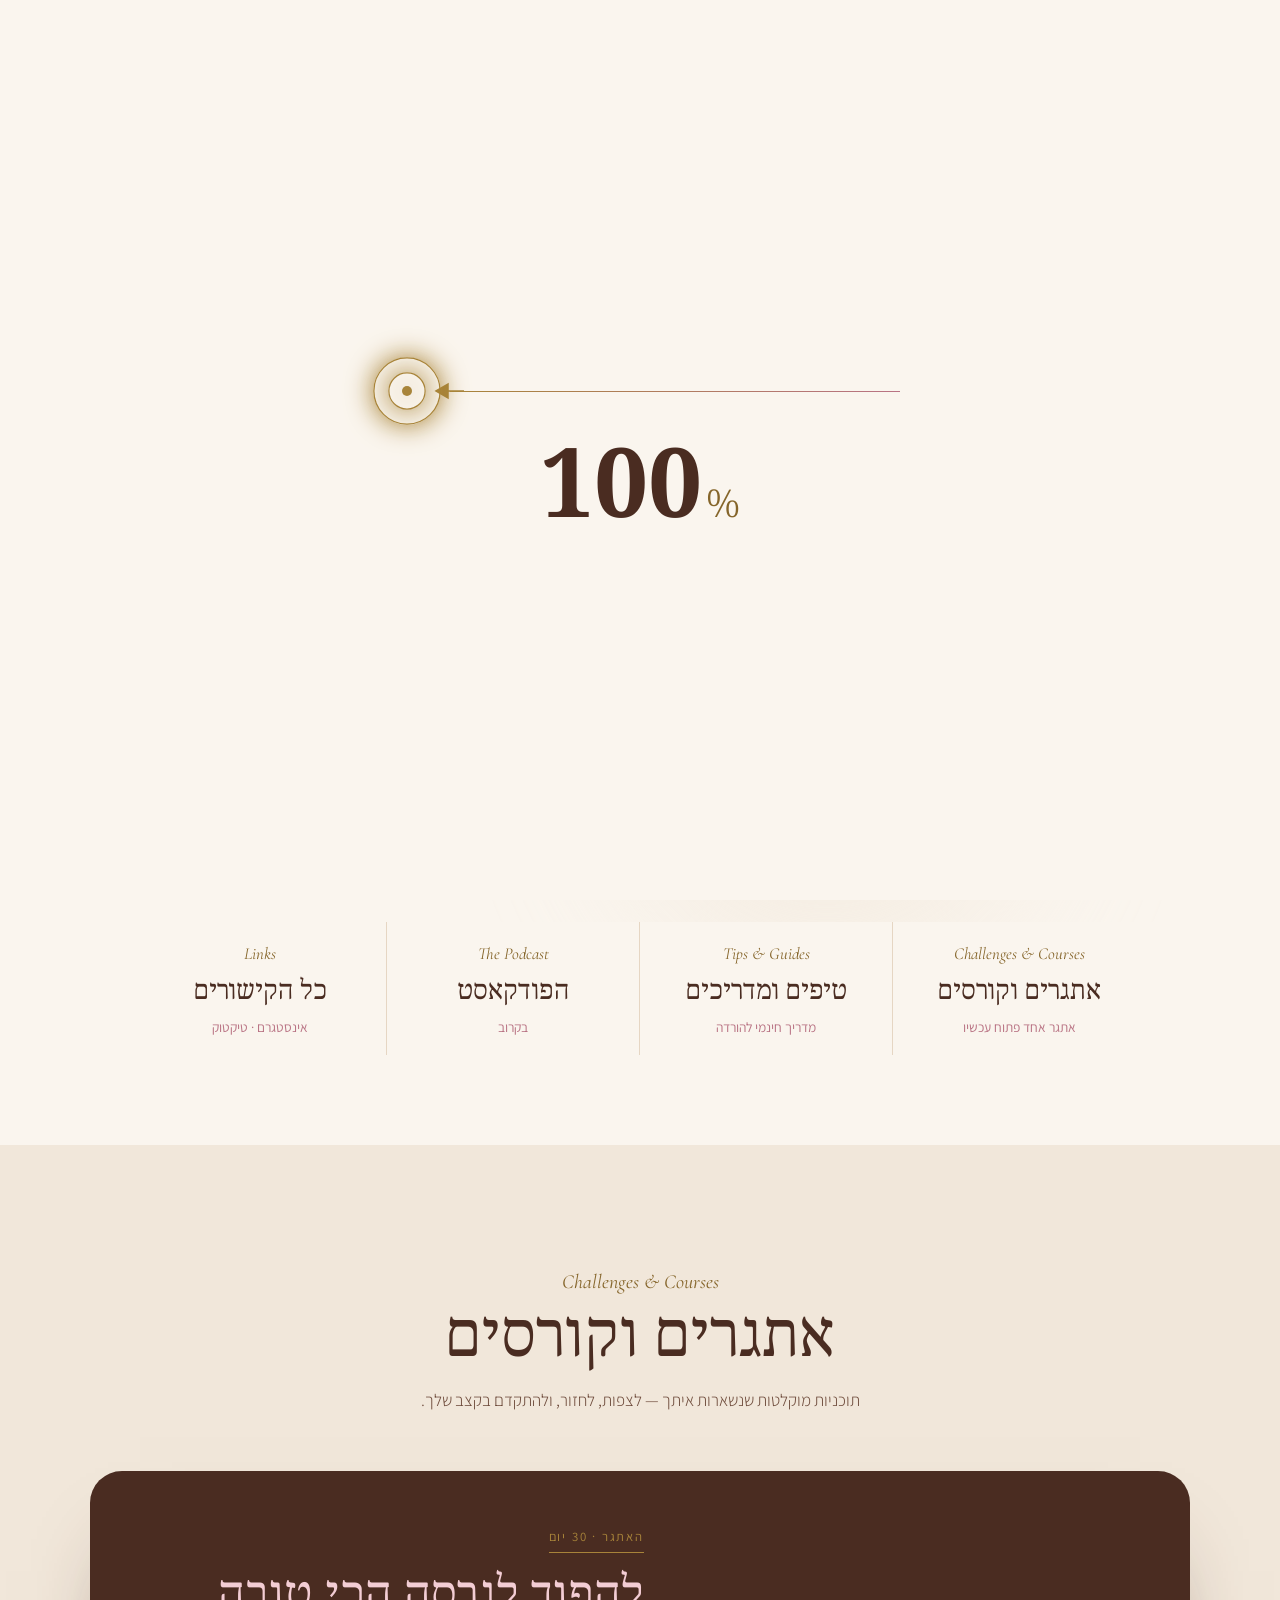
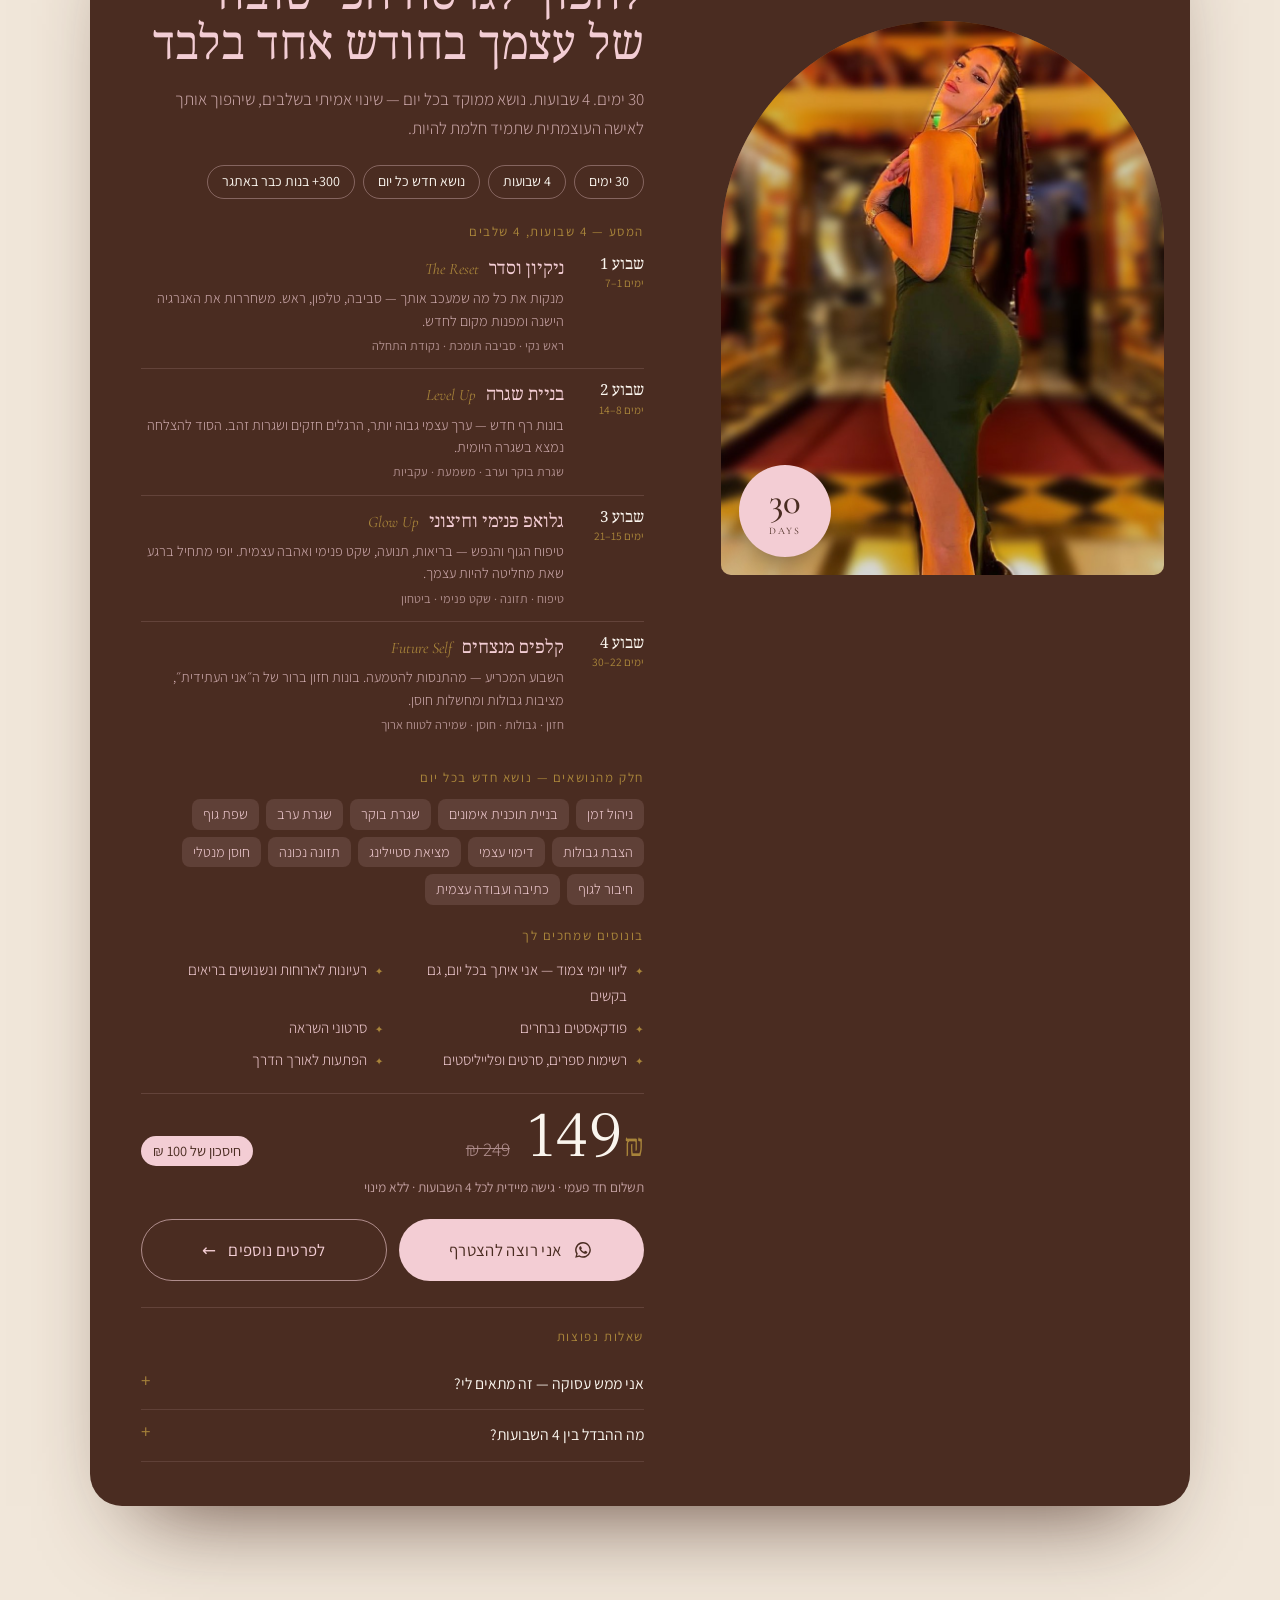
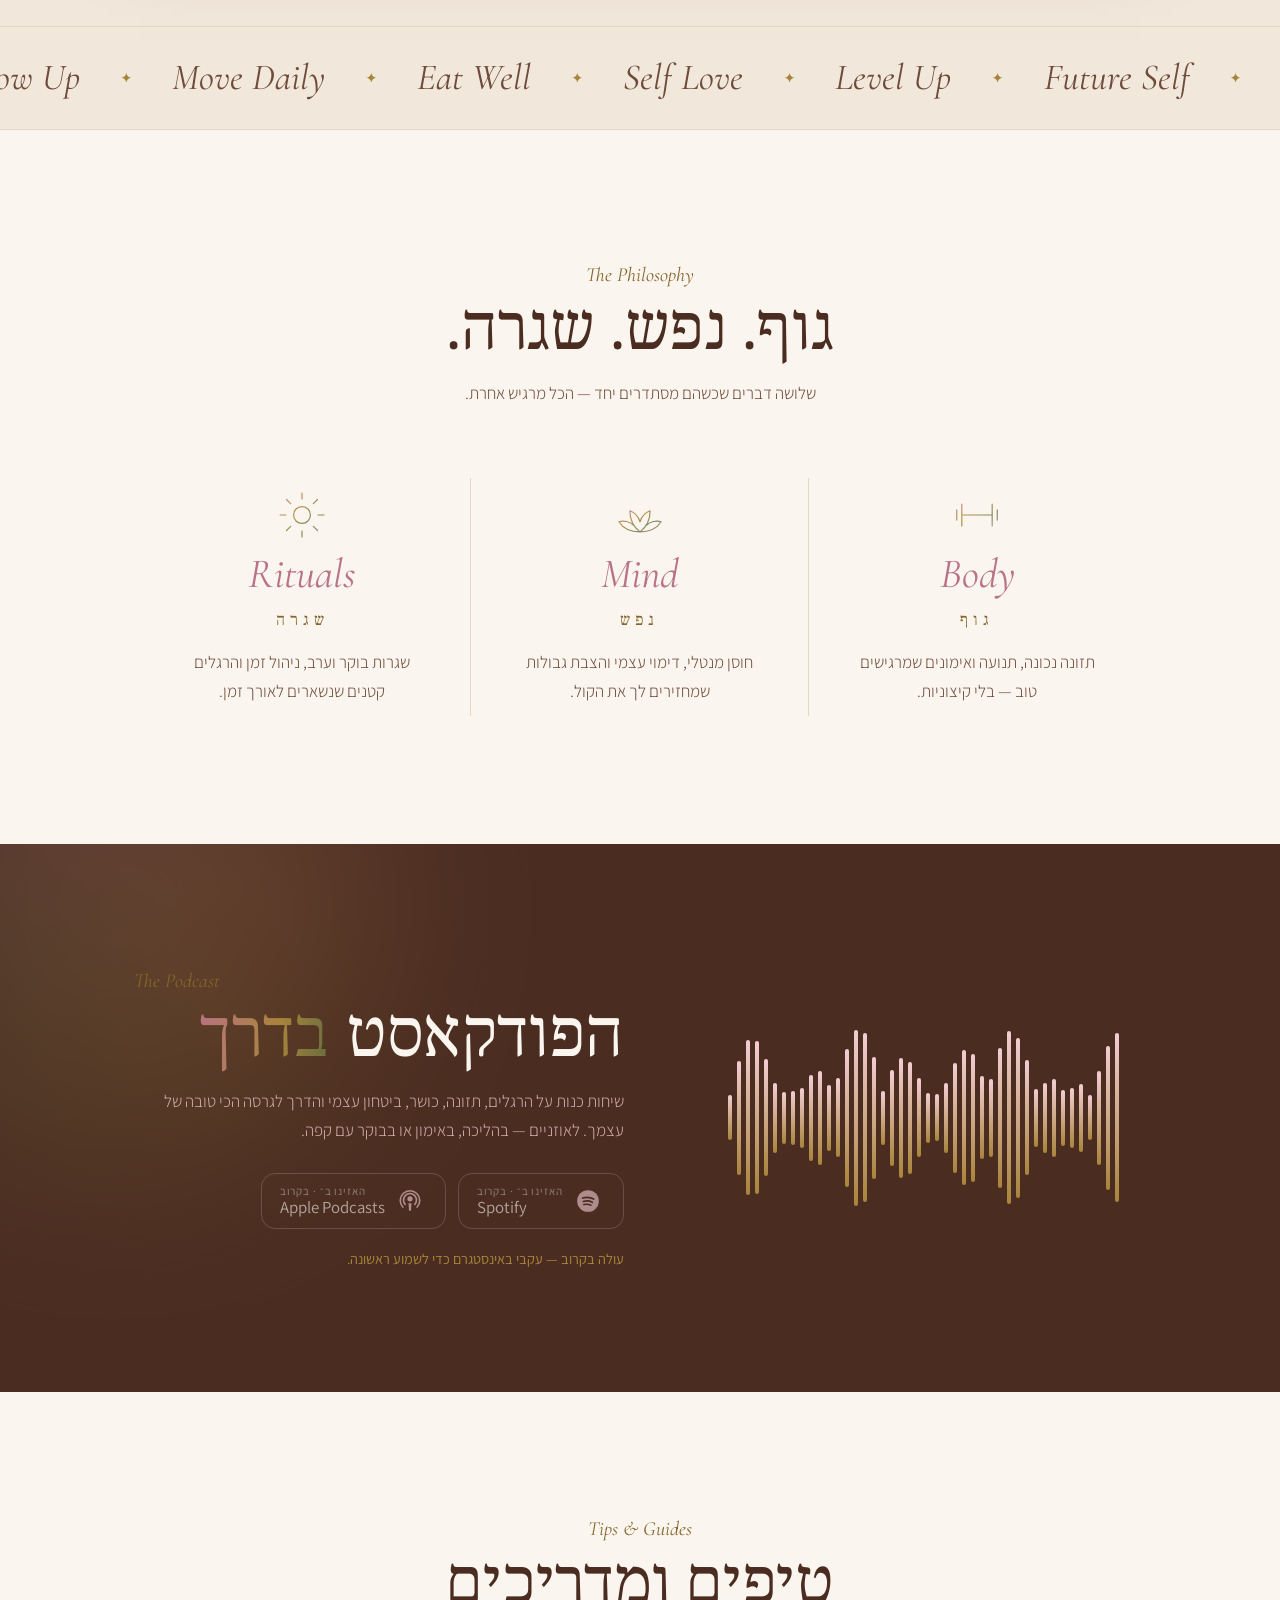
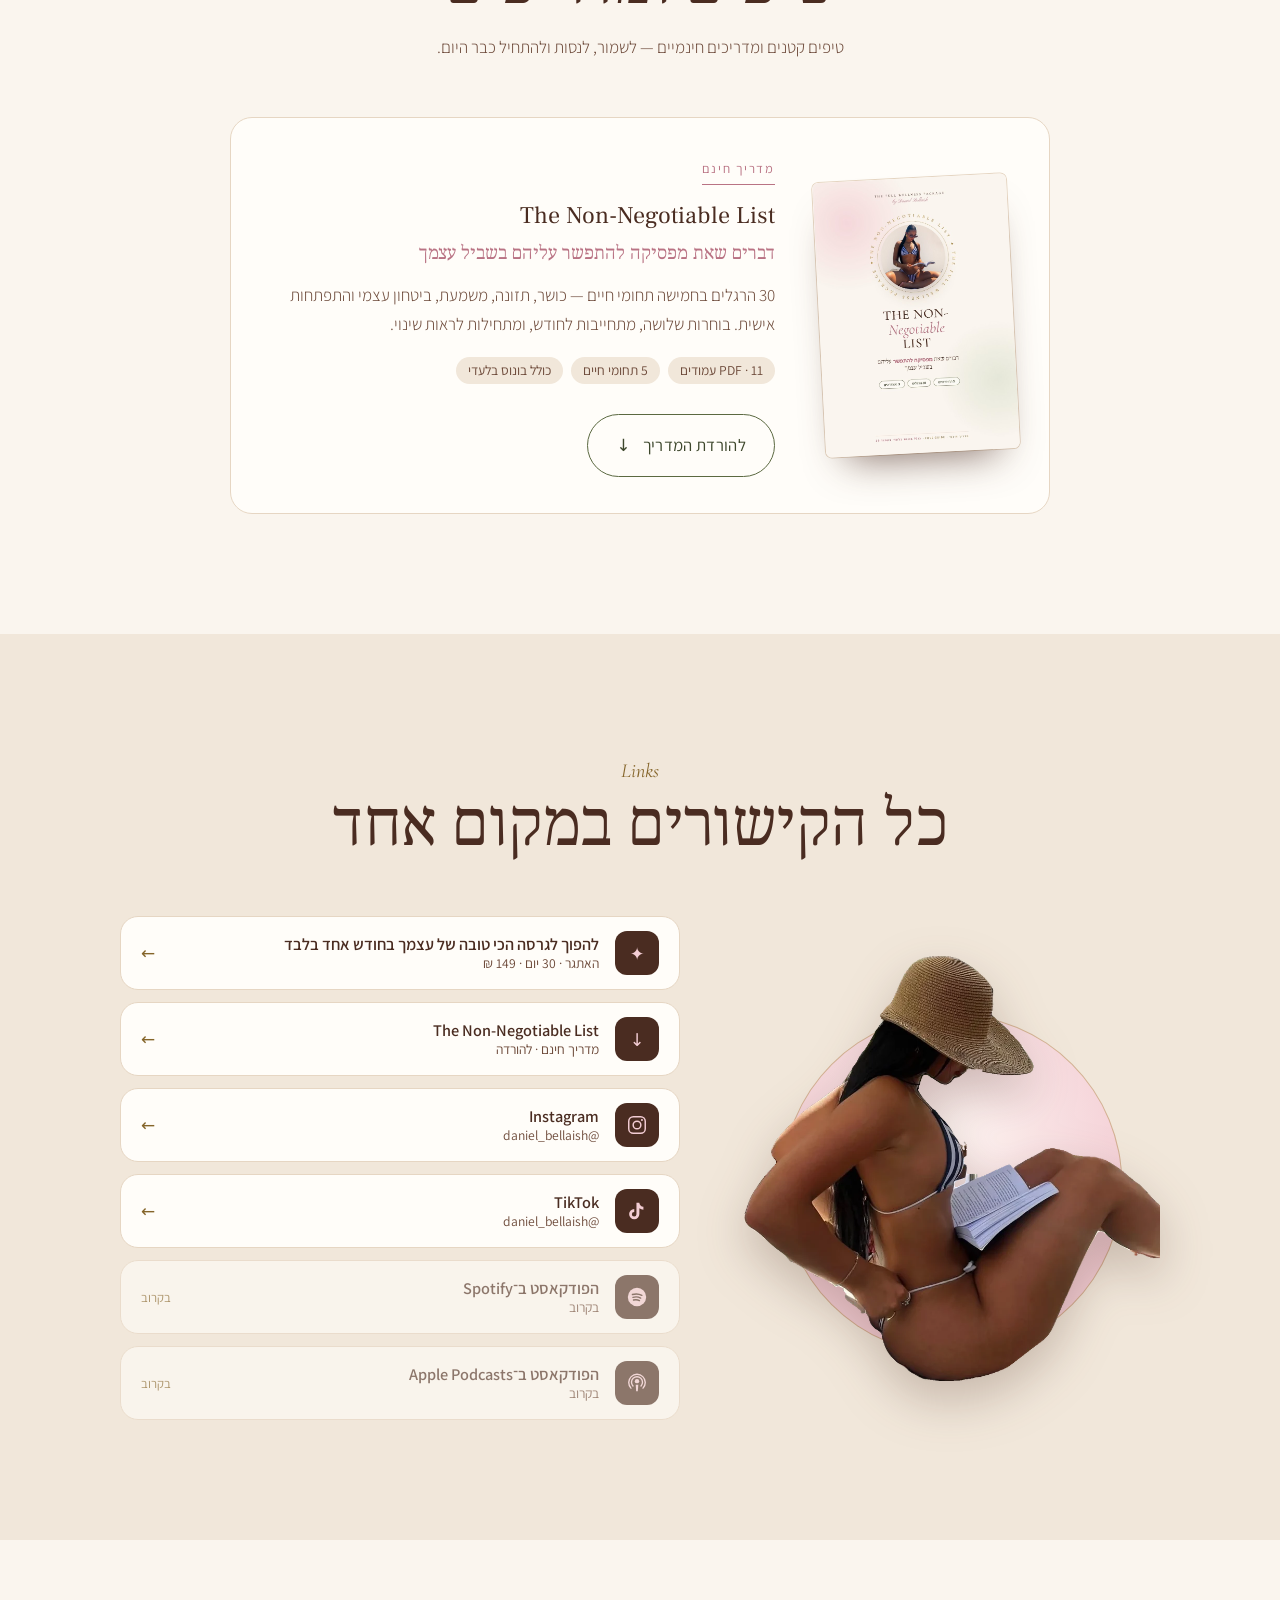
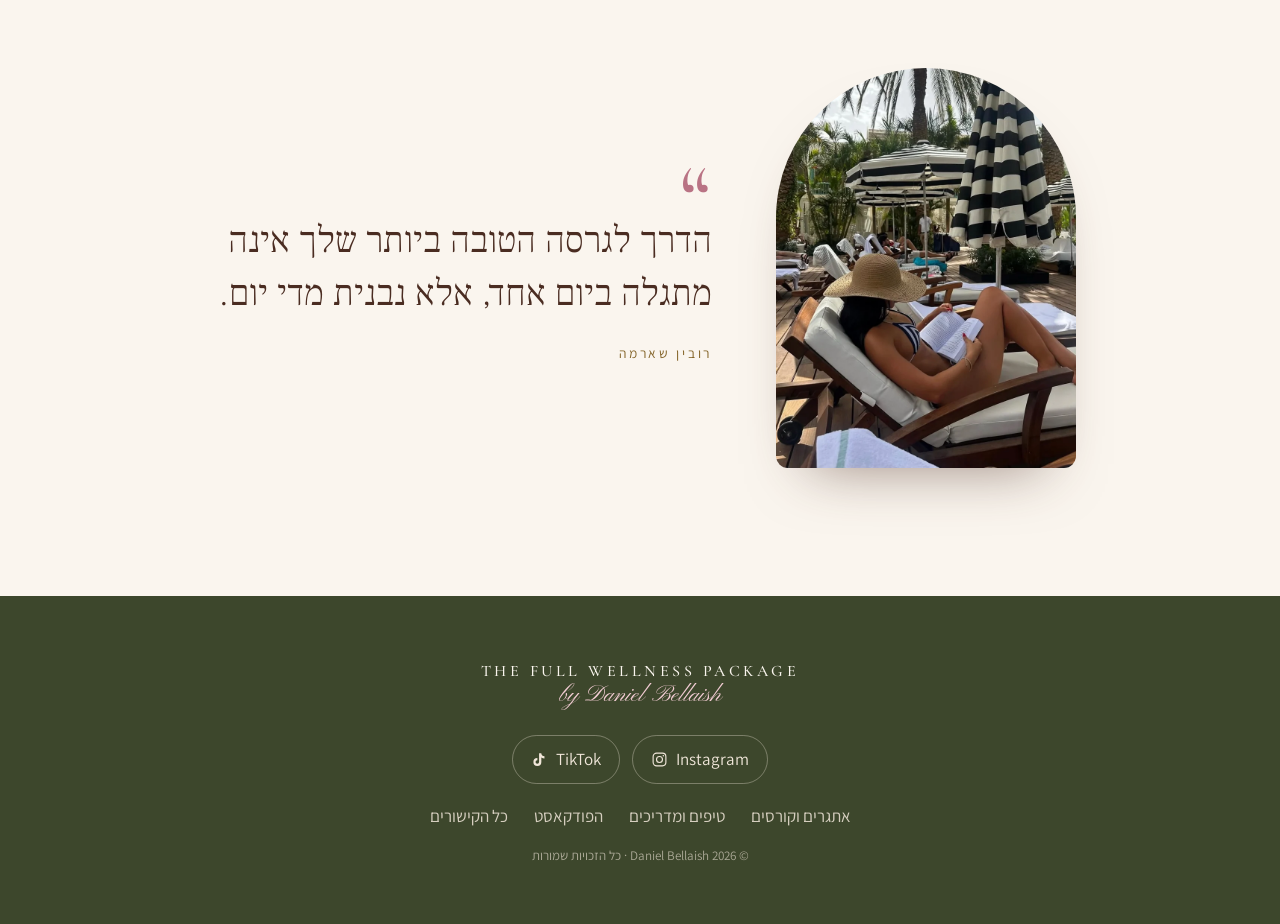
==== commit 7665ea00: "Remove podcast photo; challenge photo with blurred background Keep the full green-dress photo (ponyt" ====
--- a/index.html
+++ b/index.html
@@ -190,8 +190,6 @@
     <section id="podcast" class="podcast">
       <div class="podcast-inner">
         <div class="podcast-visual" aria-hidden="true">
-          <div class="pv-circle"></div>
-          <img class="pv-img" src="assets/images/reading-pool.webp" alt="" loading="lazy">
           <div class="wave" id="wave"></div>
         </div>
         <div class="podcast-text" data-reveal>
--- a/style.css
+++ b/style.css
@@ -580,16 +580,13 @@
     radial-gradient(circle at 30% 20%, rgba(168, 132, 58, .35), rgba(168, 132, 58, 0) 55%),
     var(--choc-soft);
 }
-.course-media .frame img { object-fit: contain; object-position: 50% 100%; padding-top: 6%; filter: drop-shadow(0 20px 26px rgba(0, 0, 0, .35)); }
-.course:hover .course-media img { transform: scale(1.03); transform-origin: 50% 100%; }
+.course-media .frame img { object-fit: cover; object-position: 50% 30%; }
+
 
 /* ===== Podcast visual ===== */
-.podcast-visual { position: relative; display: grid; justify-items: center; align-content: end; min-height: 380px; }
-.pv-circle { position: absolute; width: min(82%, 360px); aspect-ratio: 1; border-radius: 50%; top: 4%; left: 50%; transform: translateX(-50%);
-  background: radial-gradient(circle at 50% 40%, rgba(243, 205, 212, .5), rgba(243, 205, 212, .08) 70%); border: 1px solid rgba(168, 132, 58, .5); }
-.pv-img { position: relative; width: min(100%, 440px); height: auto; filter: drop-shadow(0 22px 26px rgba(0, 0, 0, .35)); }
-.podcast-visual .wave { position: relative; height: 70px; margin-top: 10px; width: 100%; }
-@media (max-width: 760px) { .podcast-visual { min-height: 0; order: 2; } .pv-img { width: 86%; } .podcast-visual .wave { height: 56px; } }
+.podcast-visual { position: relative; display: grid; align-content: center; }
+.podcast-visual .wave { position: relative; height: 180px; width: 100%; }
+@media (max-width: 760px) { .podcast-visual { order: 2; } .podcast-visual .wave { height: 100px; } }
 
 /* ===== Links section with photo ===== */
 .links-wrap { display: grid; grid-template-columns: minmax(0, 1fr) minmax(0, 560px); gap: clamp(24px, 5vw, 64px); align-items: center; max-width: 1040px; margin: 0 auto; }
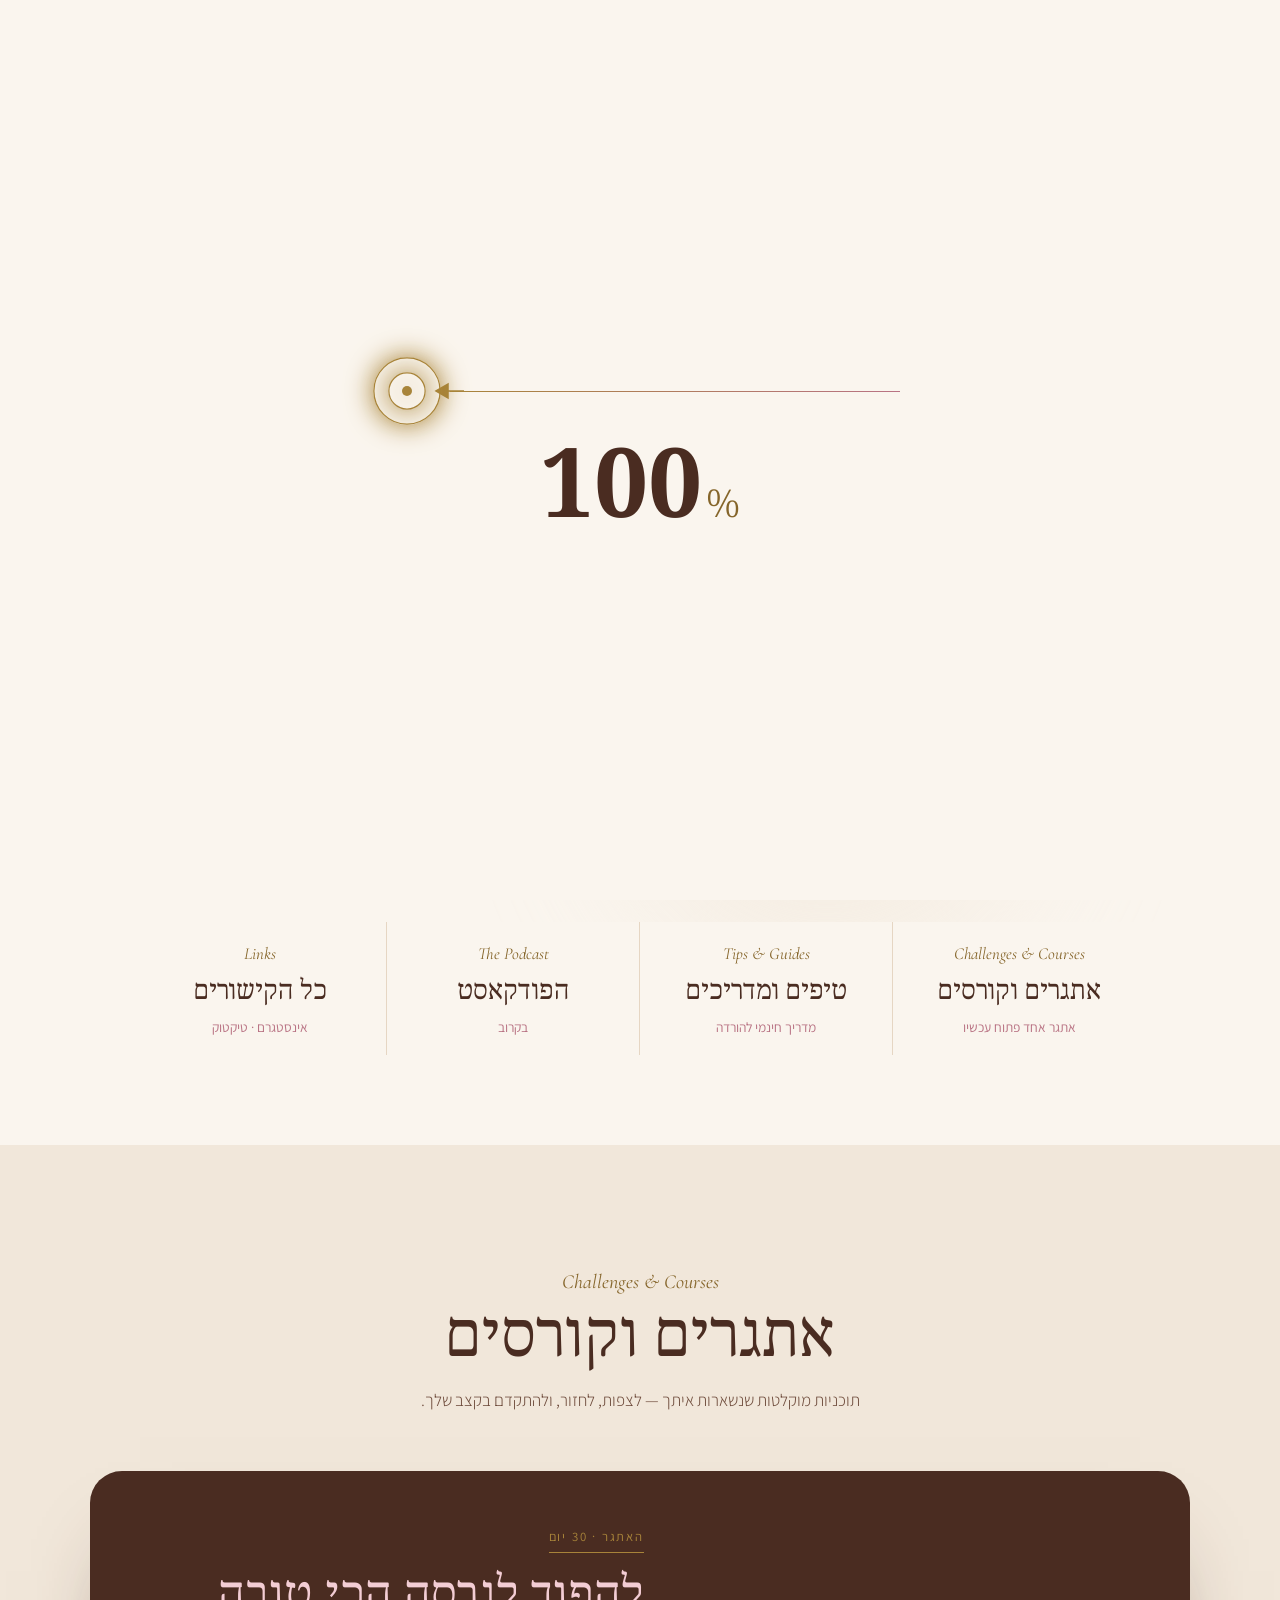
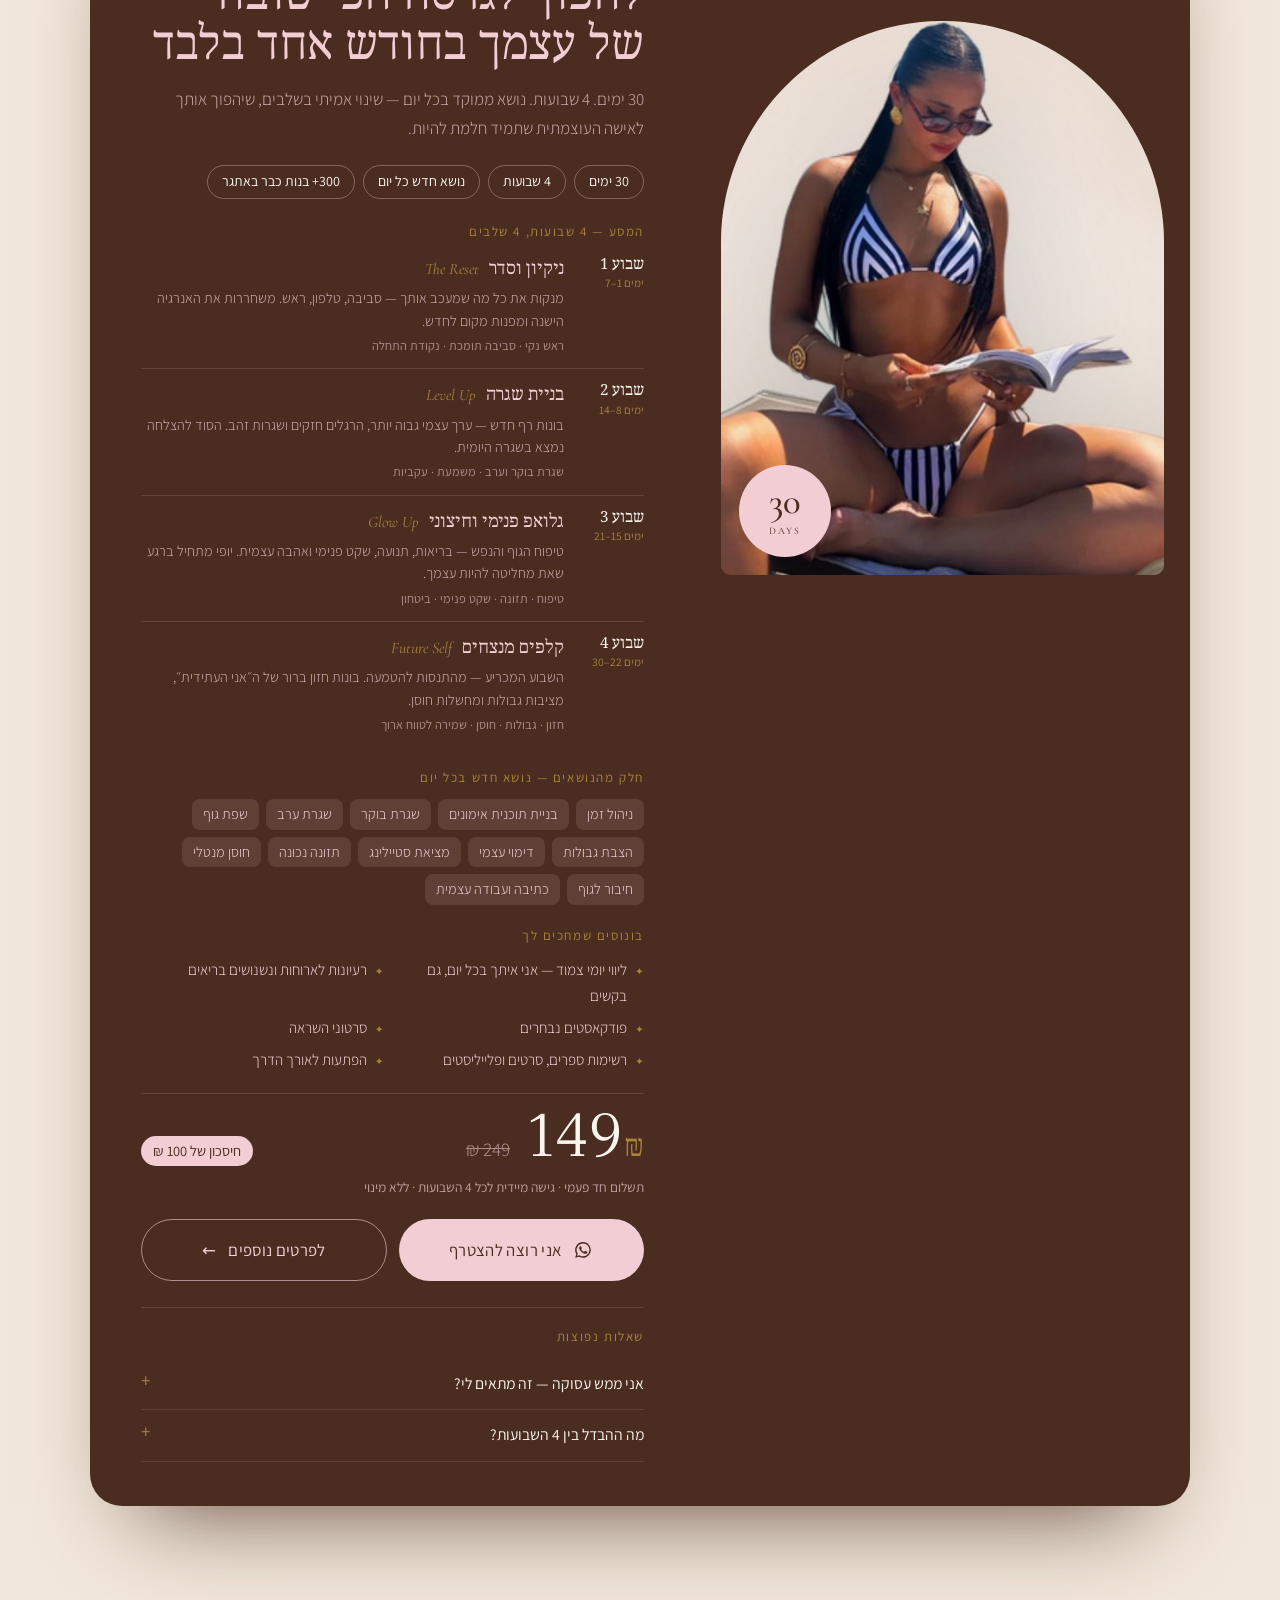
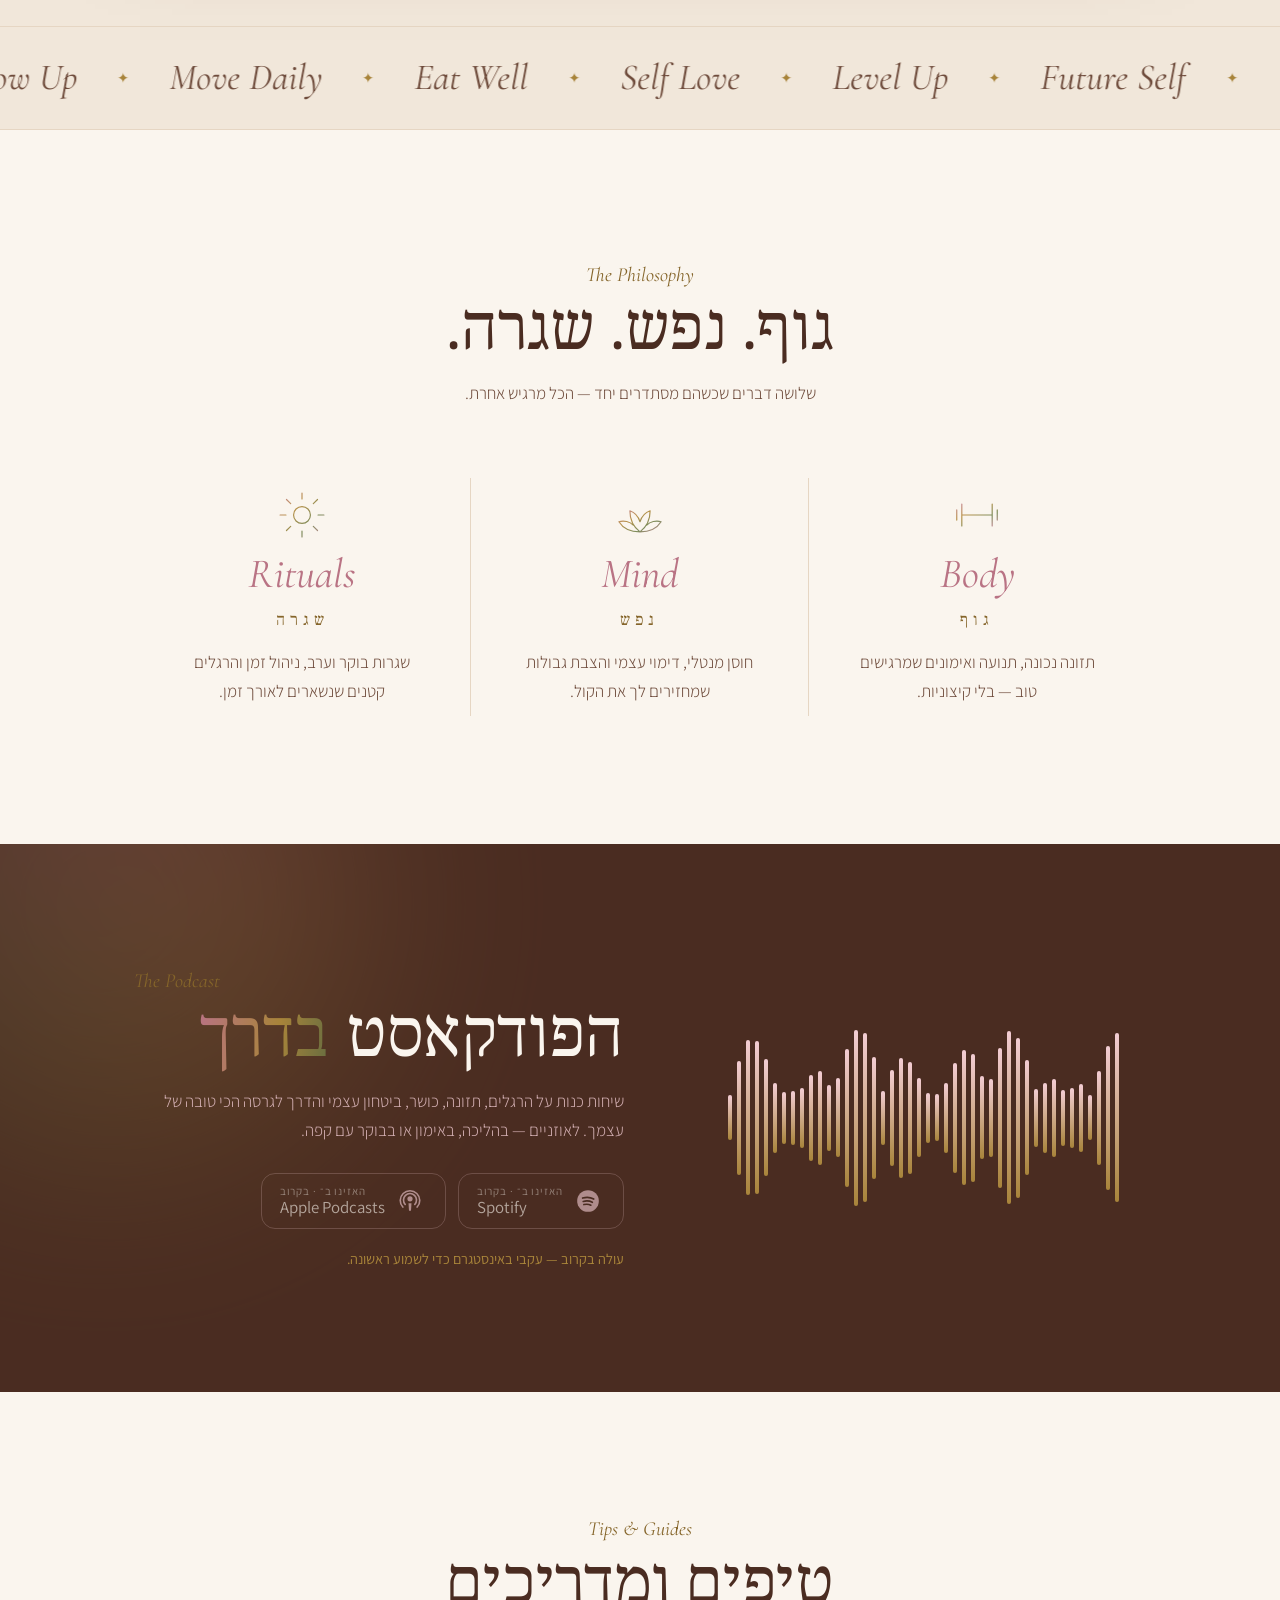
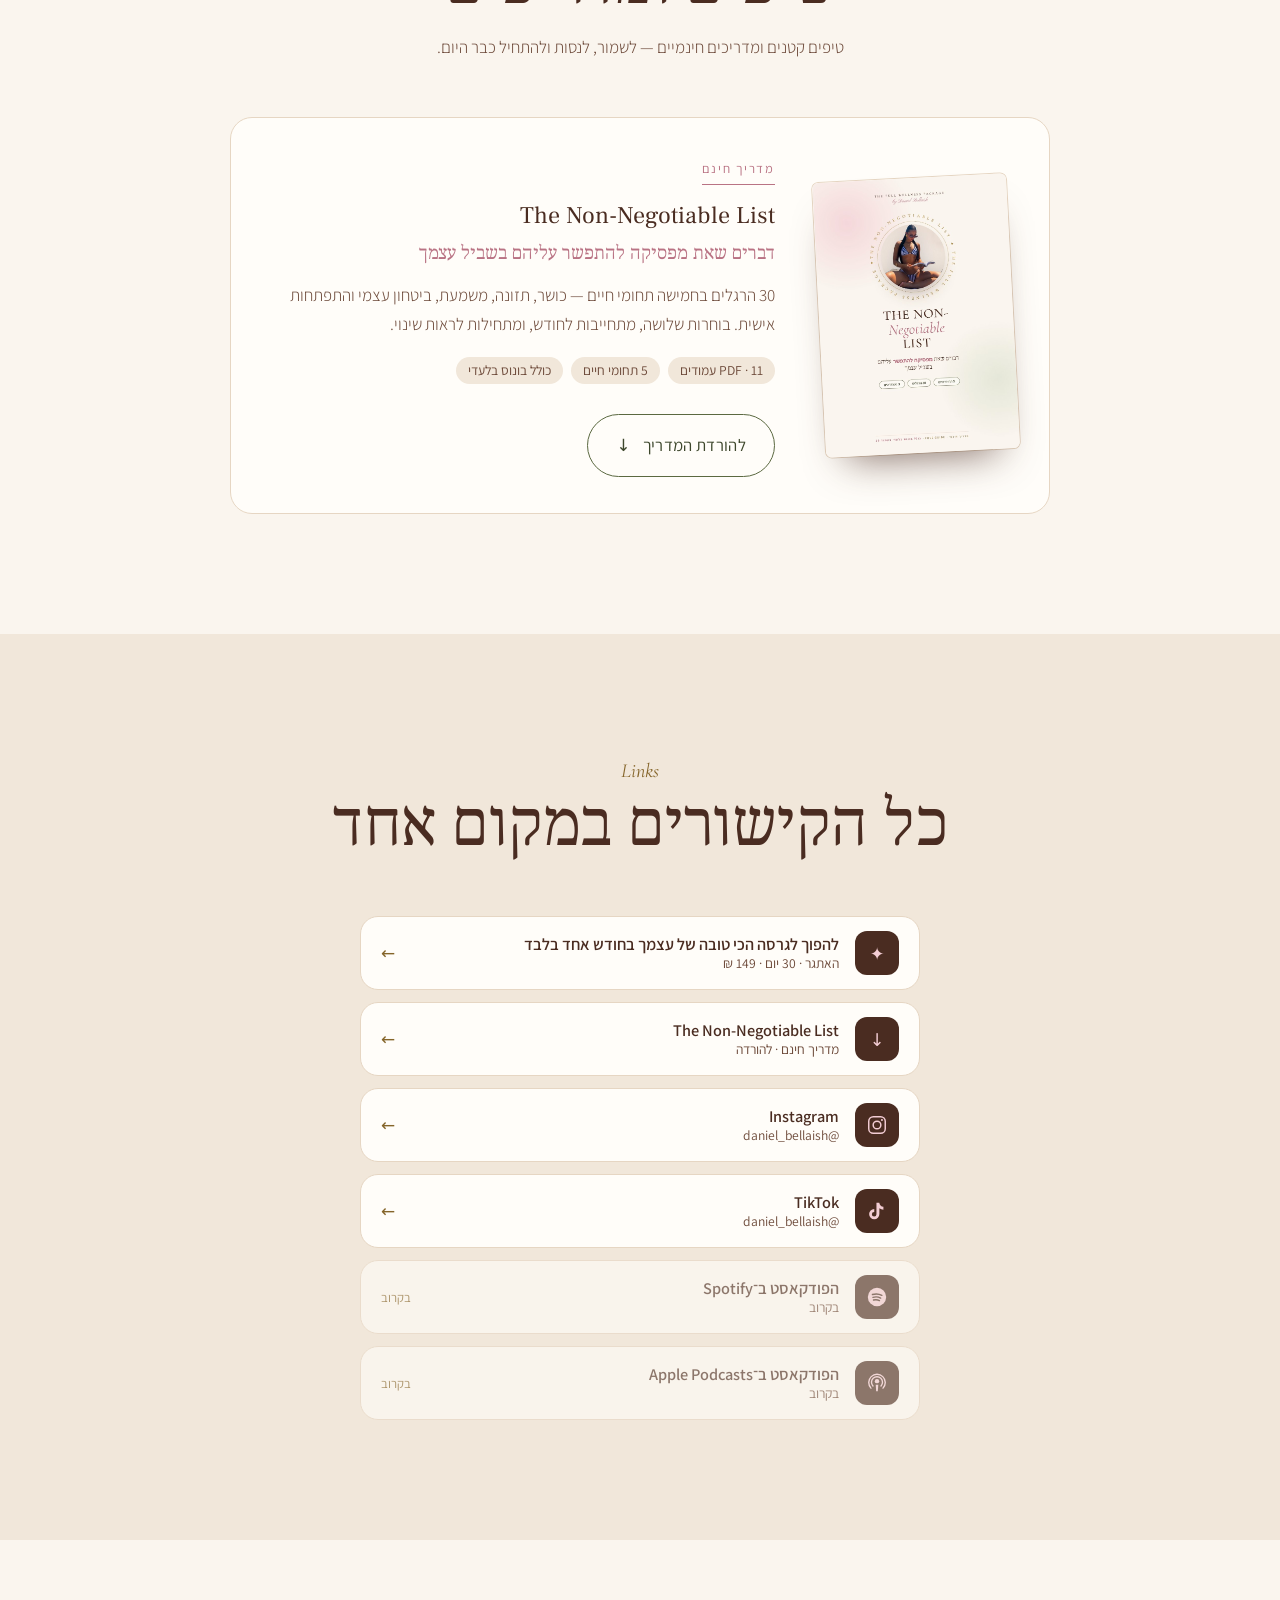
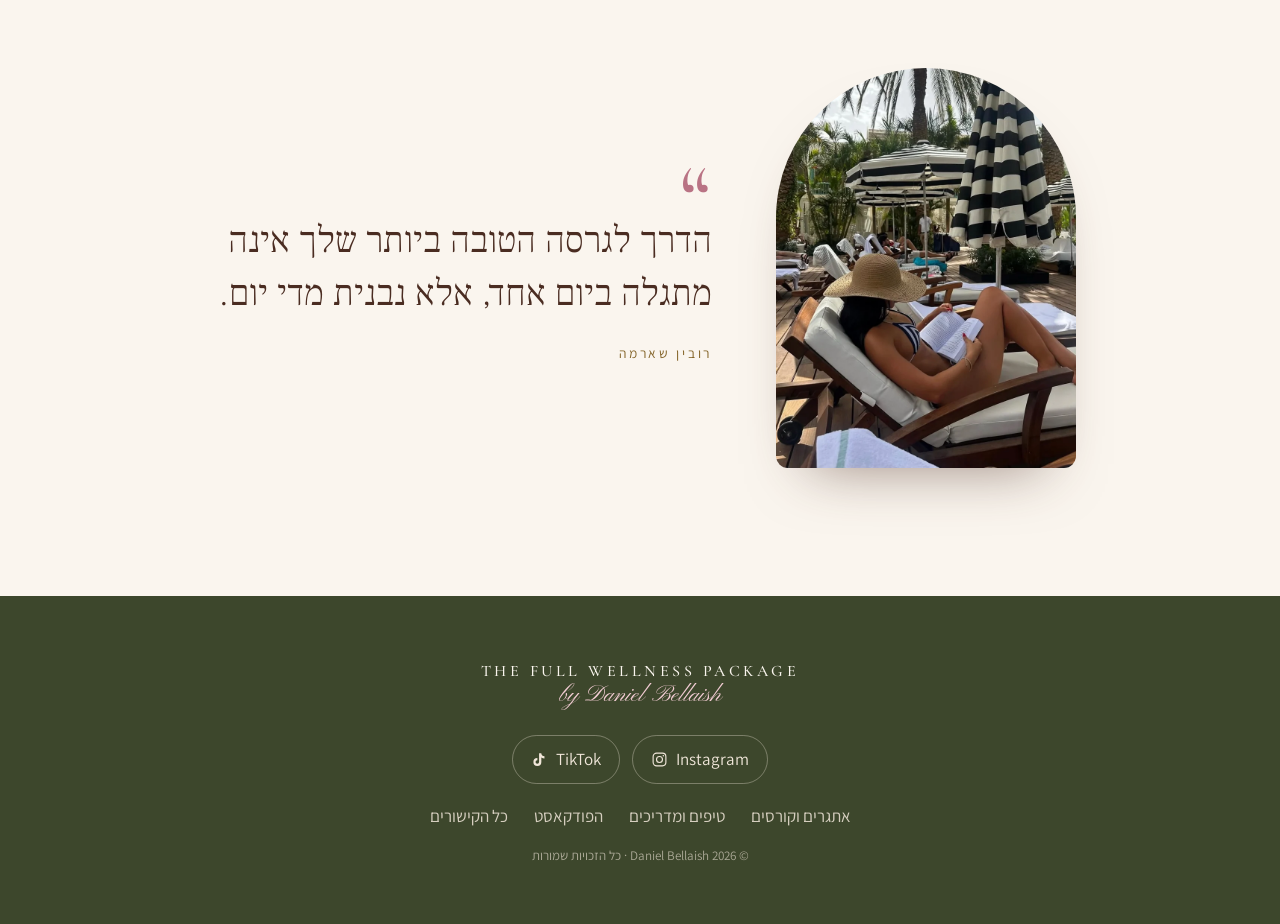
==== commit b8d05f7a: "Remove links photo; challenge uses the swimsuit photo again Co-Authored-By: Claude Opus 5.5 <noreply" ====
--- a/index.html
+++ b/index.html
@@ -221,10 +221,7 @@
         <p class="label">Links</p>
         <h2>כל הקישורים במקום אחד</h2>
       </div>
-      <div class="links-wrap">
-        <figure class="links-visual" aria-hidden="true"><span class="lv-circle"></span><img src="assets/images/reading-hat.webp" alt="" loading="lazy"></figure>
-        <div class="links" id="links-list"></div>
-      </div>
+      <div class="links" id="links-list"></div>
     </section>
 
     <!-- ===== Quote ===== -->
--- a/style.css
+++ b/style.css
@@ -588,15 +588,6 @@
 .podcast-visual .wave { position: relative; height: 180px; width: 100%; }
 @media (max-width: 760px) { .podcast-visual { order: 2; } .podcast-visual .wave { height: 100px; } }
 
-/* ===== Links section with photo ===== */
-.links-wrap { display: grid; grid-template-columns: minmax(0, 1fr) minmax(0, 560px); gap: clamp(24px, 5vw, 64px); align-items: center; max-width: 1040px; margin: 0 auto; }
-.links-wrap .links { margin: 0; max-width: none; }
-.links-visual { position: relative; margin: 0; display: grid; place-items: end center; min-height: 380px; }
-.lv-circle { position: absolute; width: 82%; aspect-ratio: 1; border-radius: 50%; bottom: 6%; left: 50%; transform: translateX(-50%);
-  background: radial-gradient(circle at 50% 35%, #fff6f3, var(--pink) 70%); border: 1px solid rgba(168, 132, 58, .45); }
-.links-visual img { position: relative; width: 100%; max-width: 420px; height: auto; filter: drop-shadow(0 20px 24px rgba(74, 44, 33, .25)); }
-@media (max-width: 860px) { .links-wrap { grid-template-columns: 1fr; } .links-visual { min-height: 0; max-width: 300px; margin: 0 auto; order: -1; } }
-
 /* ===== Quote with arch photo ===== */
 .quote { display: grid; grid-template-columns: 300px minmax(0, 1fr); gap: clamp(28px, 5vw, 70px); align-items: center; max-width: 1000px; text-align: right; }
 .quote-arch { aspect-ratio: 3 / 4; border-radius: 200px 200px 16px 16px; overflow: hidden; box-shadow: 0 30px 60px -34px rgba(74, 44, 33, .6); }
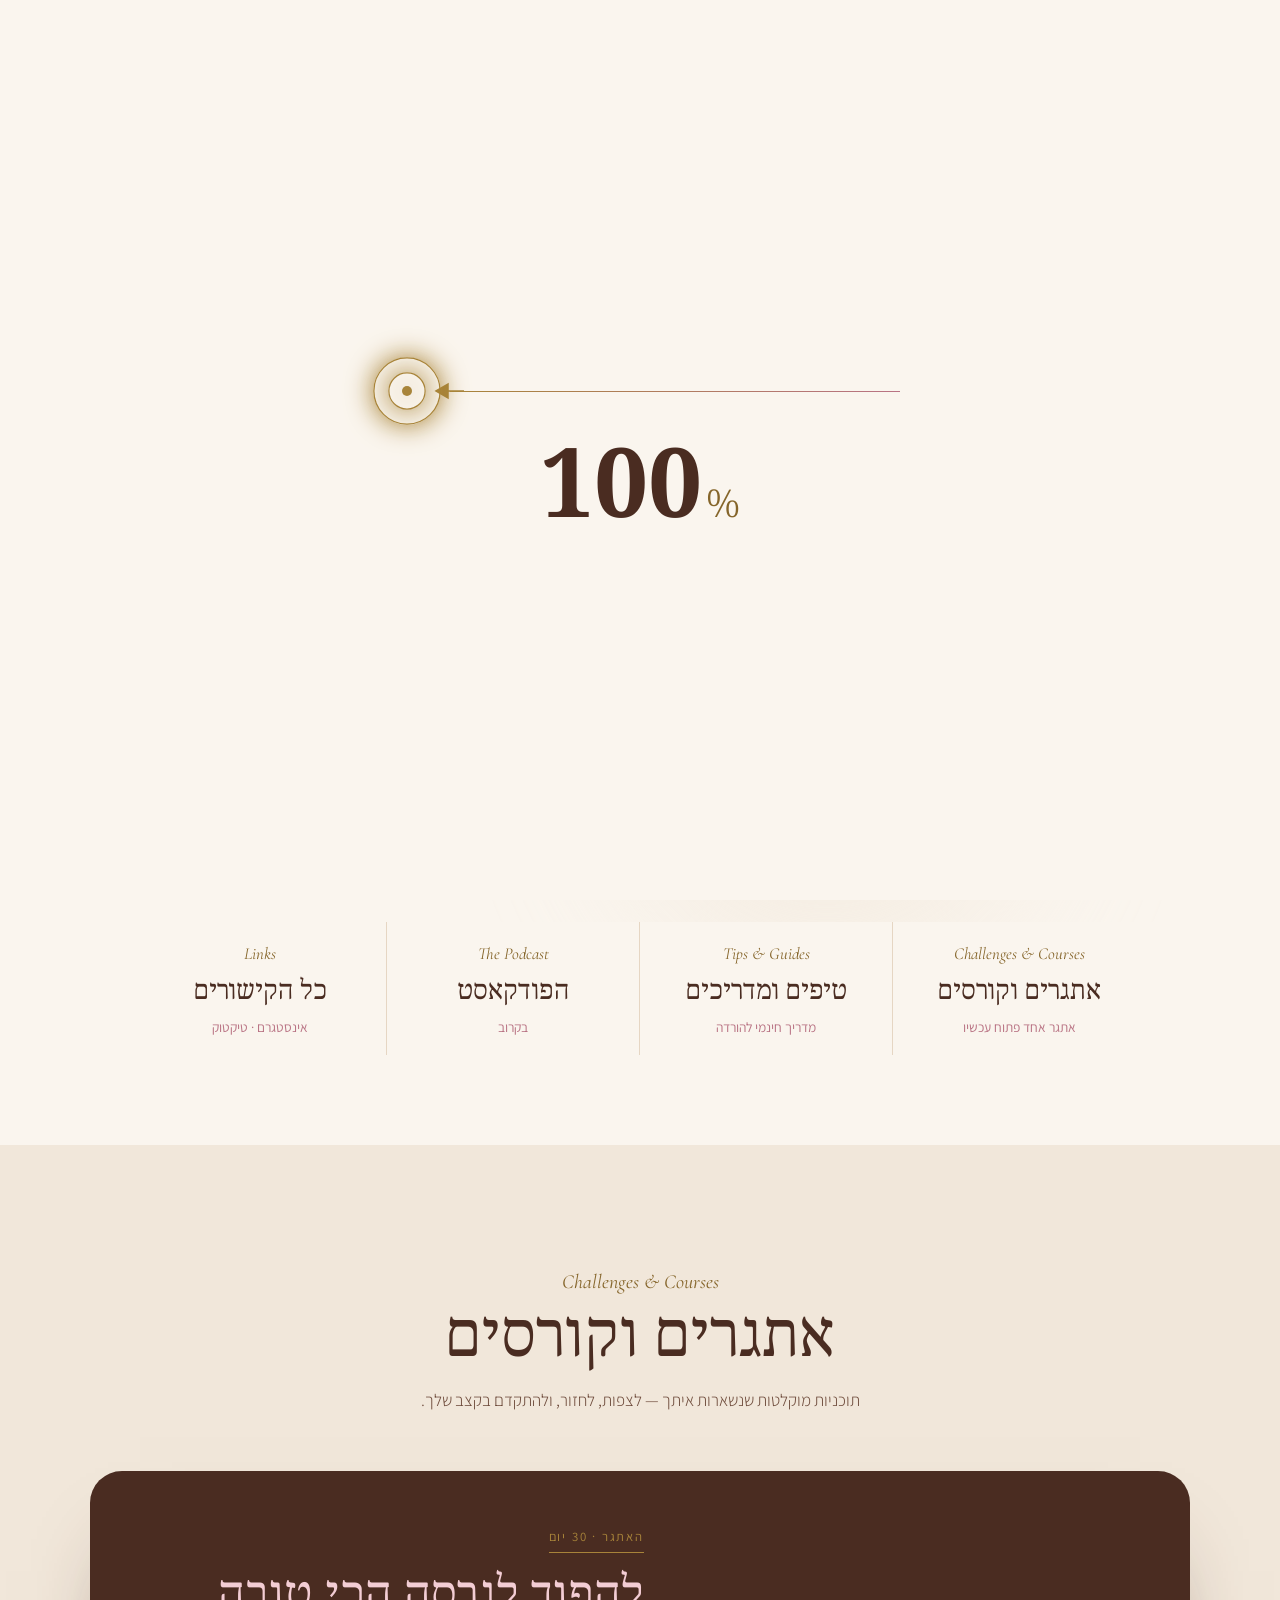
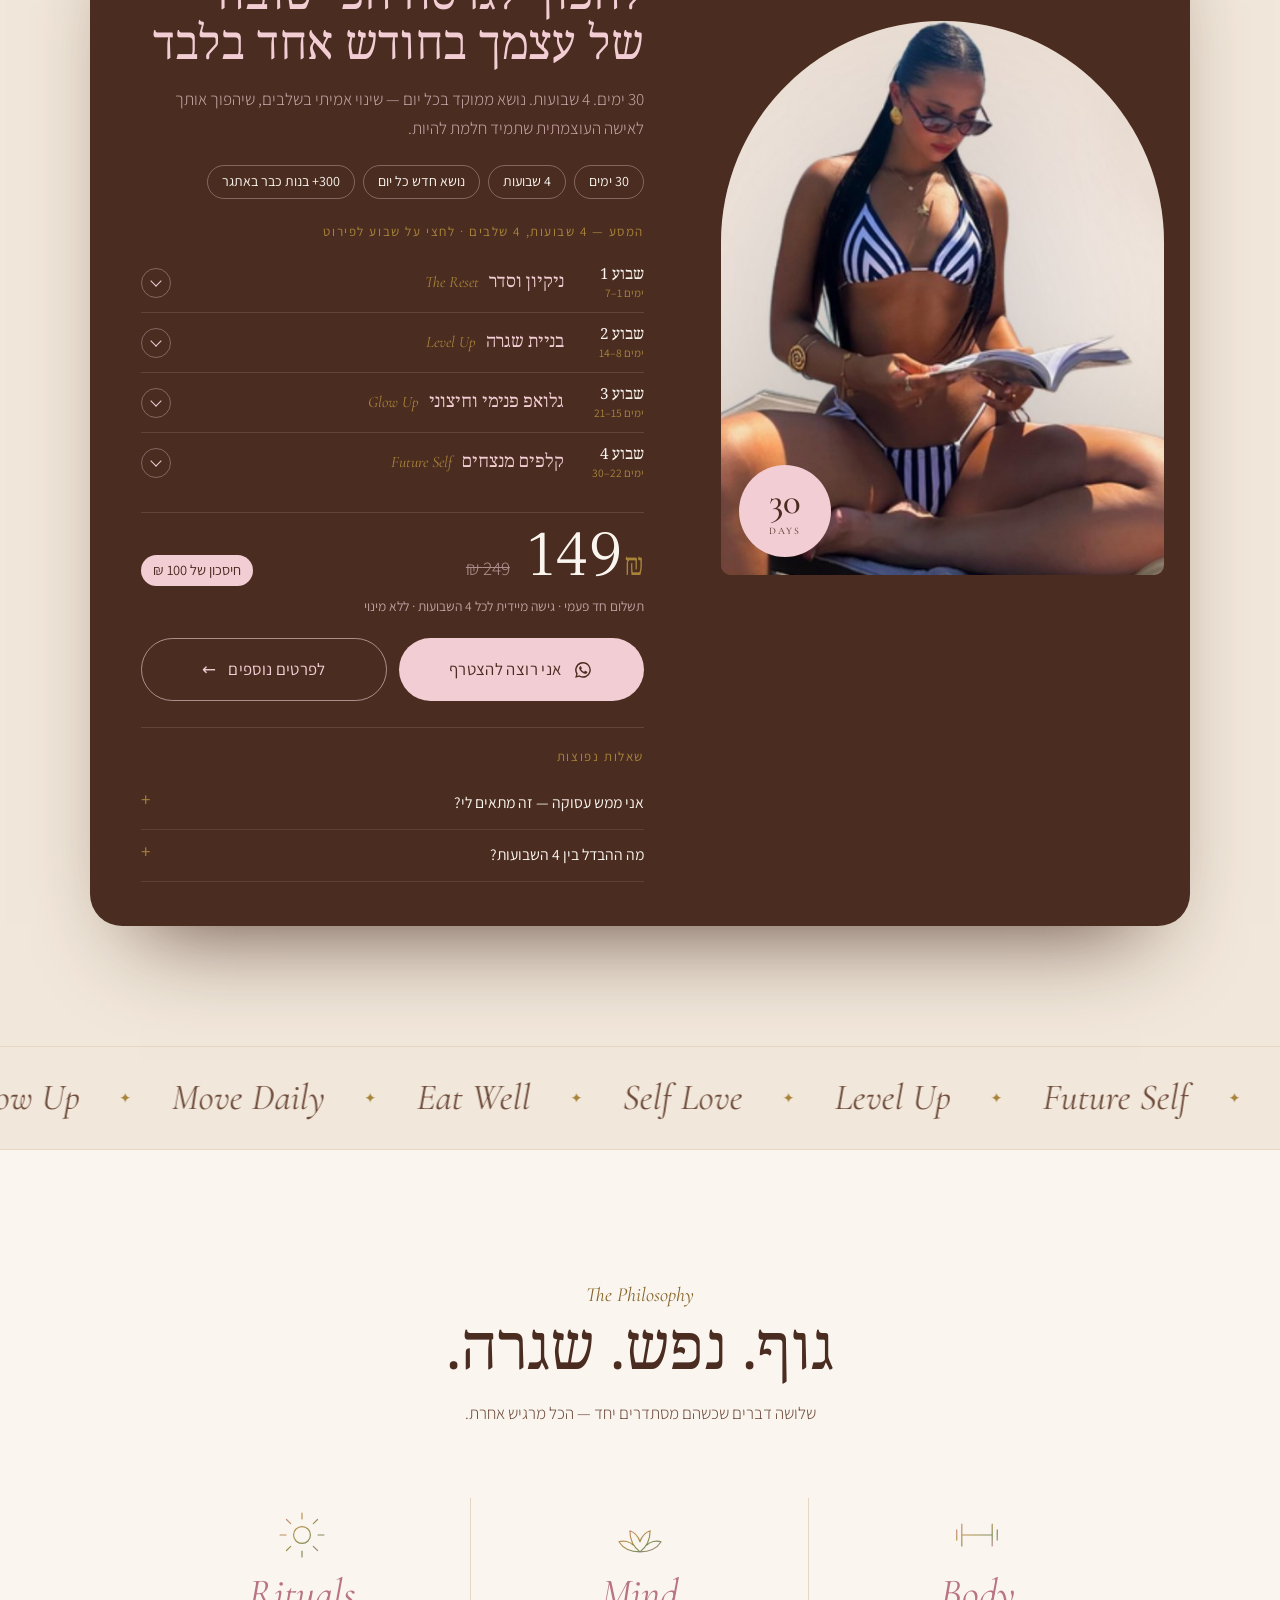
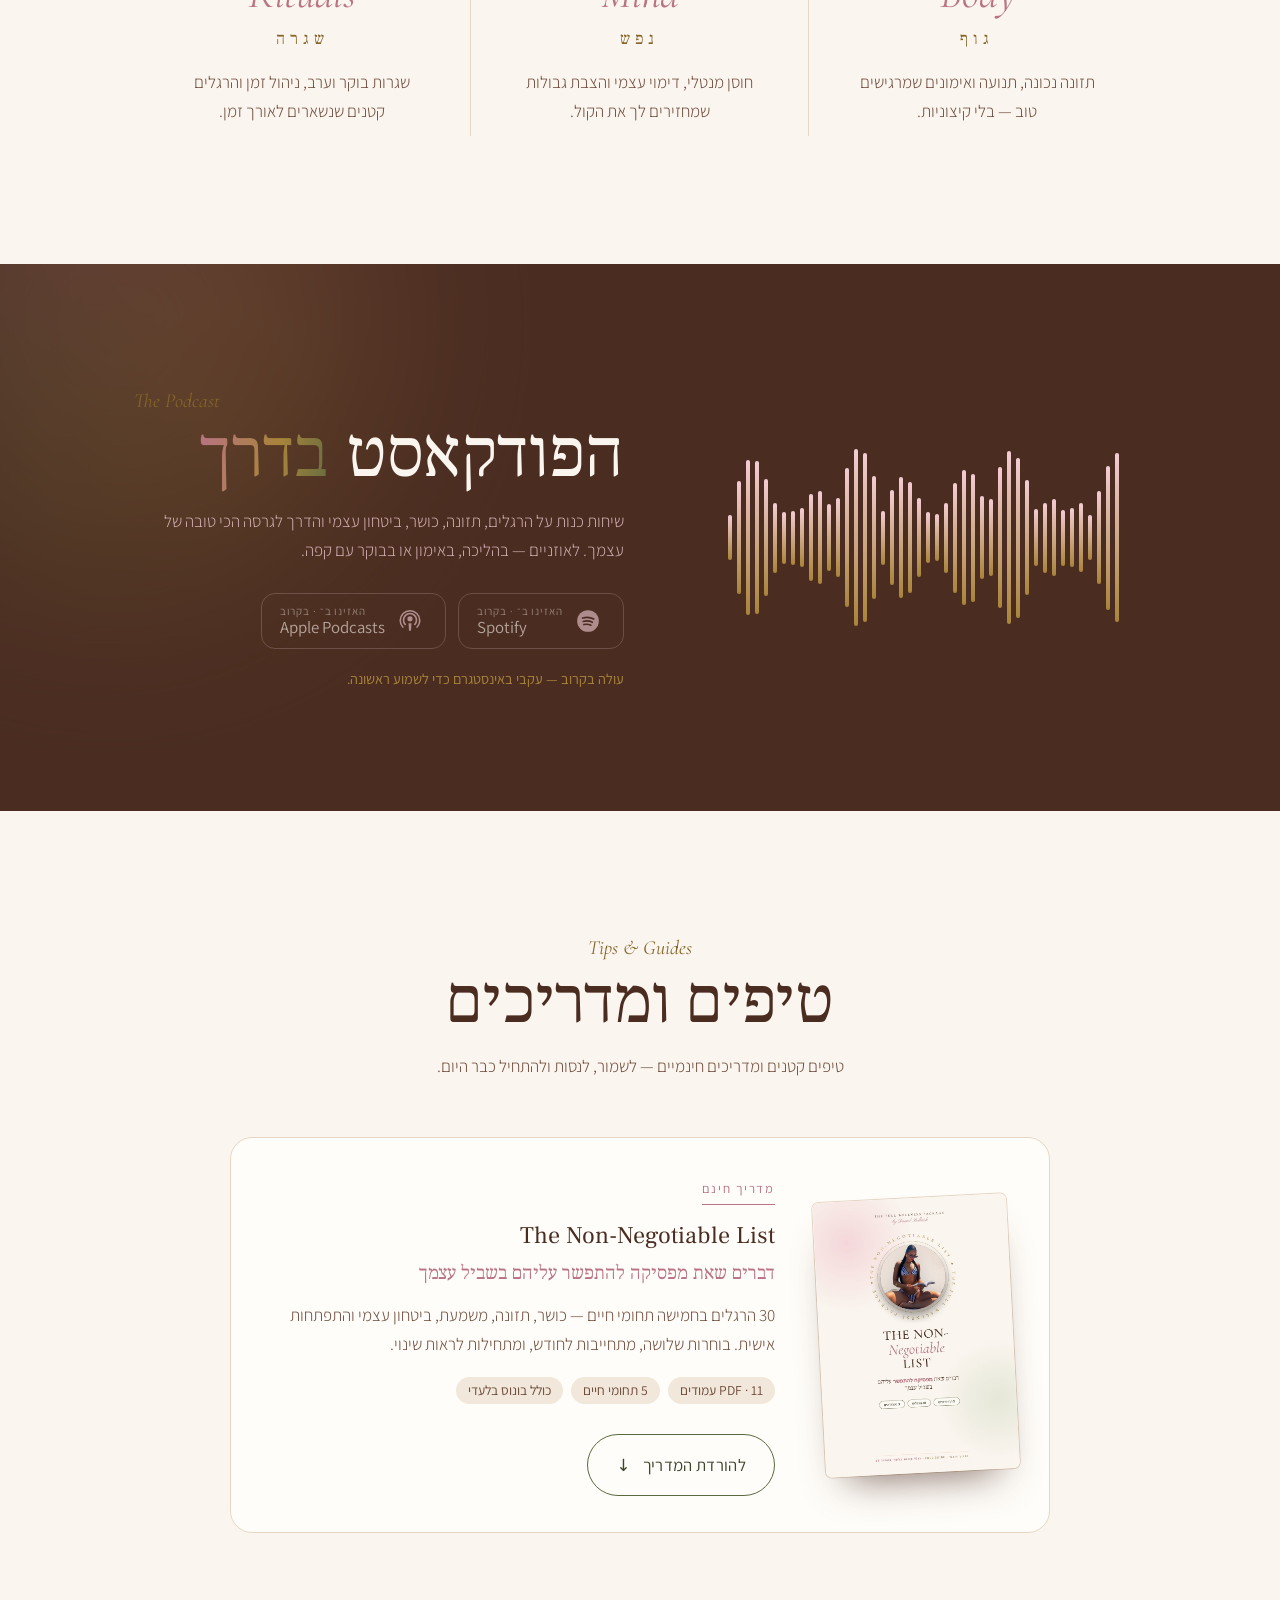
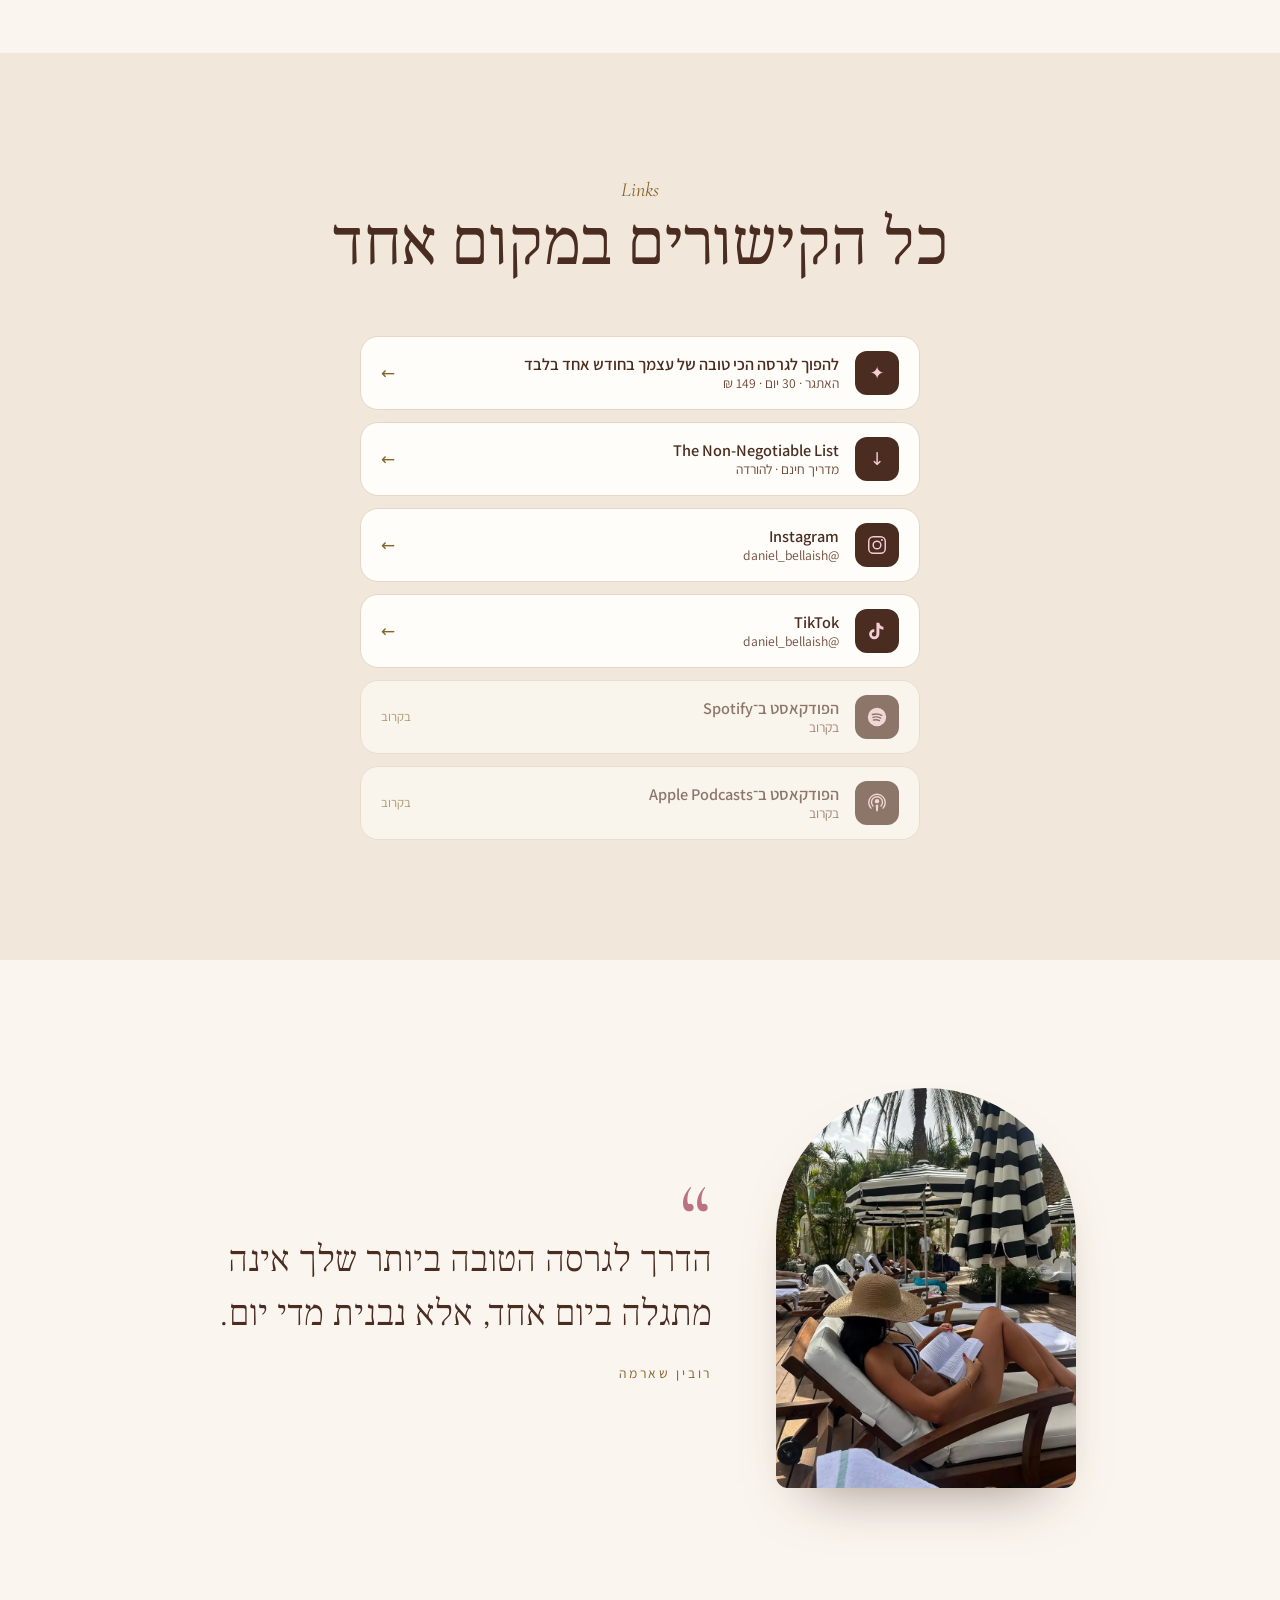
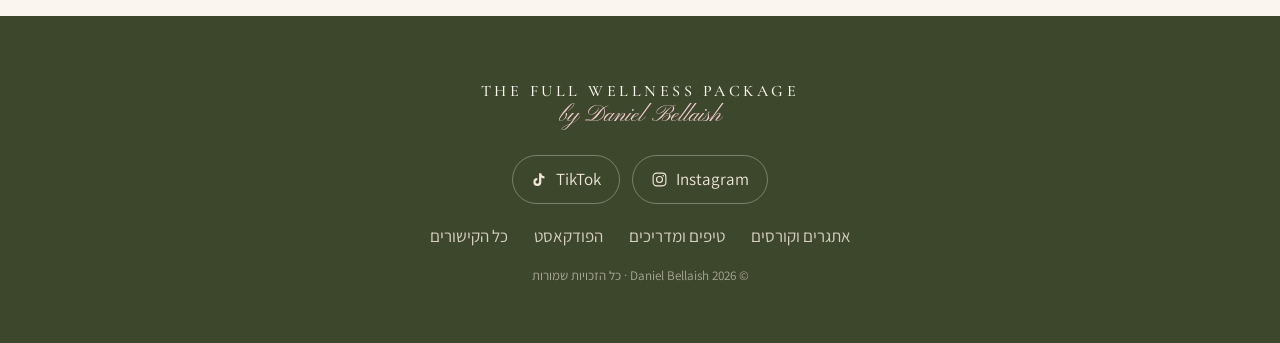
==== commit b473a3f6: "Deep link #guide: skip intro and scroll to the free guide Co-Authored-By: Claude Opus 5.5 <noreply@a" ====
--- a/index.html
+++ b/index.html
@@ -18,7 +18,7 @@
     (function () {
       var d = document.documentElement, seen = false;
       try { seen = sessionStorage.getItem("fwp-intro") === "1"; } catch (e) {}
-      if (seen || matchMedia("(prefers-reduced-motion: reduce)").matches) { d.classList.add("no-intro"); return; }
+      if (seen || location.hash || matchMedia("(prefers-reduced-motion: reduce)").matches) { d.classList.add("no-intro"); return; }
       d.classList.add("is-loading");
       setTimeout(function () { d.classList.remove("is-loading"); d.classList.add("no-intro"); }, 9000);
     })();
--- a/style.css
+++ b/style.css
@@ -319,16 +319,24 @@
 .bonuses li::before { content: "✦"; color: var(--gold); font-size: .65rem; }
 .course .price-row { margin-top: auto; padding-top: 10px; border-top: 1px solid color-mix(in srgb, var(--pink) 14%, transparent); margin-bottom: 8px; }
 .course-note { margin: 0 0 20px; font-size: .85rem; color: color-mix(in srgb, var(--pink) 70%, var(--choc)); }
-.weeks { list-style: none; padding: 0; margin: 0; display: grid; gap: 0; counter-reset: wk; }
-.week { display: flex; gap: 16px; padding: 12px 0; border-top: 1px solid color-mix(in srgb, var(--pink) 14%, transparent); }
-.week:first-child { border-top: 0; padding-top: 2px; }
+.weeks { list-style: none; padding: 0; margin: 0; }
+.weeks li { border-top: 1px solid color-mix(in srgb, var(--pink) 14%, transparent); }
+.weeks li:first-child { border-top: 0; }
+.week summary { list-style: none; cursor: pointer; display: flex; align-items: center; gap: 16px; padding: 12px 0; }
+.week summary::-webkit-details-marker { display: none; }
 .wk-n { flex: 0 0 64px; display: flex; flex-direction: column; font-family: var(--f-head); font-size: .95rem; color: var(--cream); line-height: 1.2; }
 .wk-n small { font-family: var(--f-body); font-size: .72rem; color: var(--gold); margin-top: 3px; }
-.wk-body { display: flex; flex-direction: column; gap: 3px; min-width: 0; }
-.wk-body b { font-family: var(--f-head); font-weight: 400; font-size: 1.08rem; color: var(--pink); }
-.wk-body b em { font-family: var(--f-latin); font-size: 1rem; color: var(--gold); margin-inline-start: 6px; }
-.wk-body > span { font-size: .9rem; font-weight: 300; color: color-mix(in srgb, var(--pink) 78%, var(--choc)); line-height: 1.55; }
+.wk-title { flex: 1; min-width: 0; font-family: var(--f-head); font-weight: 400; font-size: 1.08rem; color: var(--pink); }
+.wk-title em { font-family: var(--f-latin); font-size: 1rem; color: var(--gold); margin-inline-start: 6px; }
+.wk-arrow { width: 30px; height: 30px; flex-shrink: 0; border-radius: 50%; border: 1px solid color-mix(in srgb, var(--pink) 35%, transparent); display: grid; place-items: center; transition: transform .35s var(--ease), background .3s; }
+.wk-arrow::before { content: ""; width: 7px; height: 7px; border-left: 1.5px solid var(--pink); border-bottom: 1.5px solid var(--pink); transform: translateY(-2px) rotate(-45deg); }
+.week summary:hover .wk-arrow { background: color-mix(in srgb, var(--pink) 12%, transparent); }
+.week[open] .wk-arrow { transform: rotate(180deg); }
+.wk-body { display: flex; flex-direction: column; gap: 4px; padding: 0 80px 14px 46px; }
+.wk-body > span { font-size: .92rem; font-weight: 300; color: color-mix(in srgb, var(--pink) 78%, var(--choc)); line-height: 1.6; }
 .wk-tags { font-size: .78rem; color: color-mix(in srgb, var(--pink) 60%, var(--choc)); }
+.week[open] .wk-body { animation: fadeUp .45s var(--ease); }
+@media (max-width: 480px) { .wk-body { padding: 0 0 14px; } }
 .faqs { margin-top: 26px; padding-top: 18px; border-top: 1px solid color-mix(in srgb, var(--pink) 14%, transparent); }
 .faq { border-bottom: 1px solid color-mix(in srgb, var(--pink) 12%, transparent); }
 .faq summary { cursor: pointer; list-style: none; display: flex; justify-content: space-between; gap: 12px; padding: 12px 0; color: var(--cream); font-size: .98rem; }
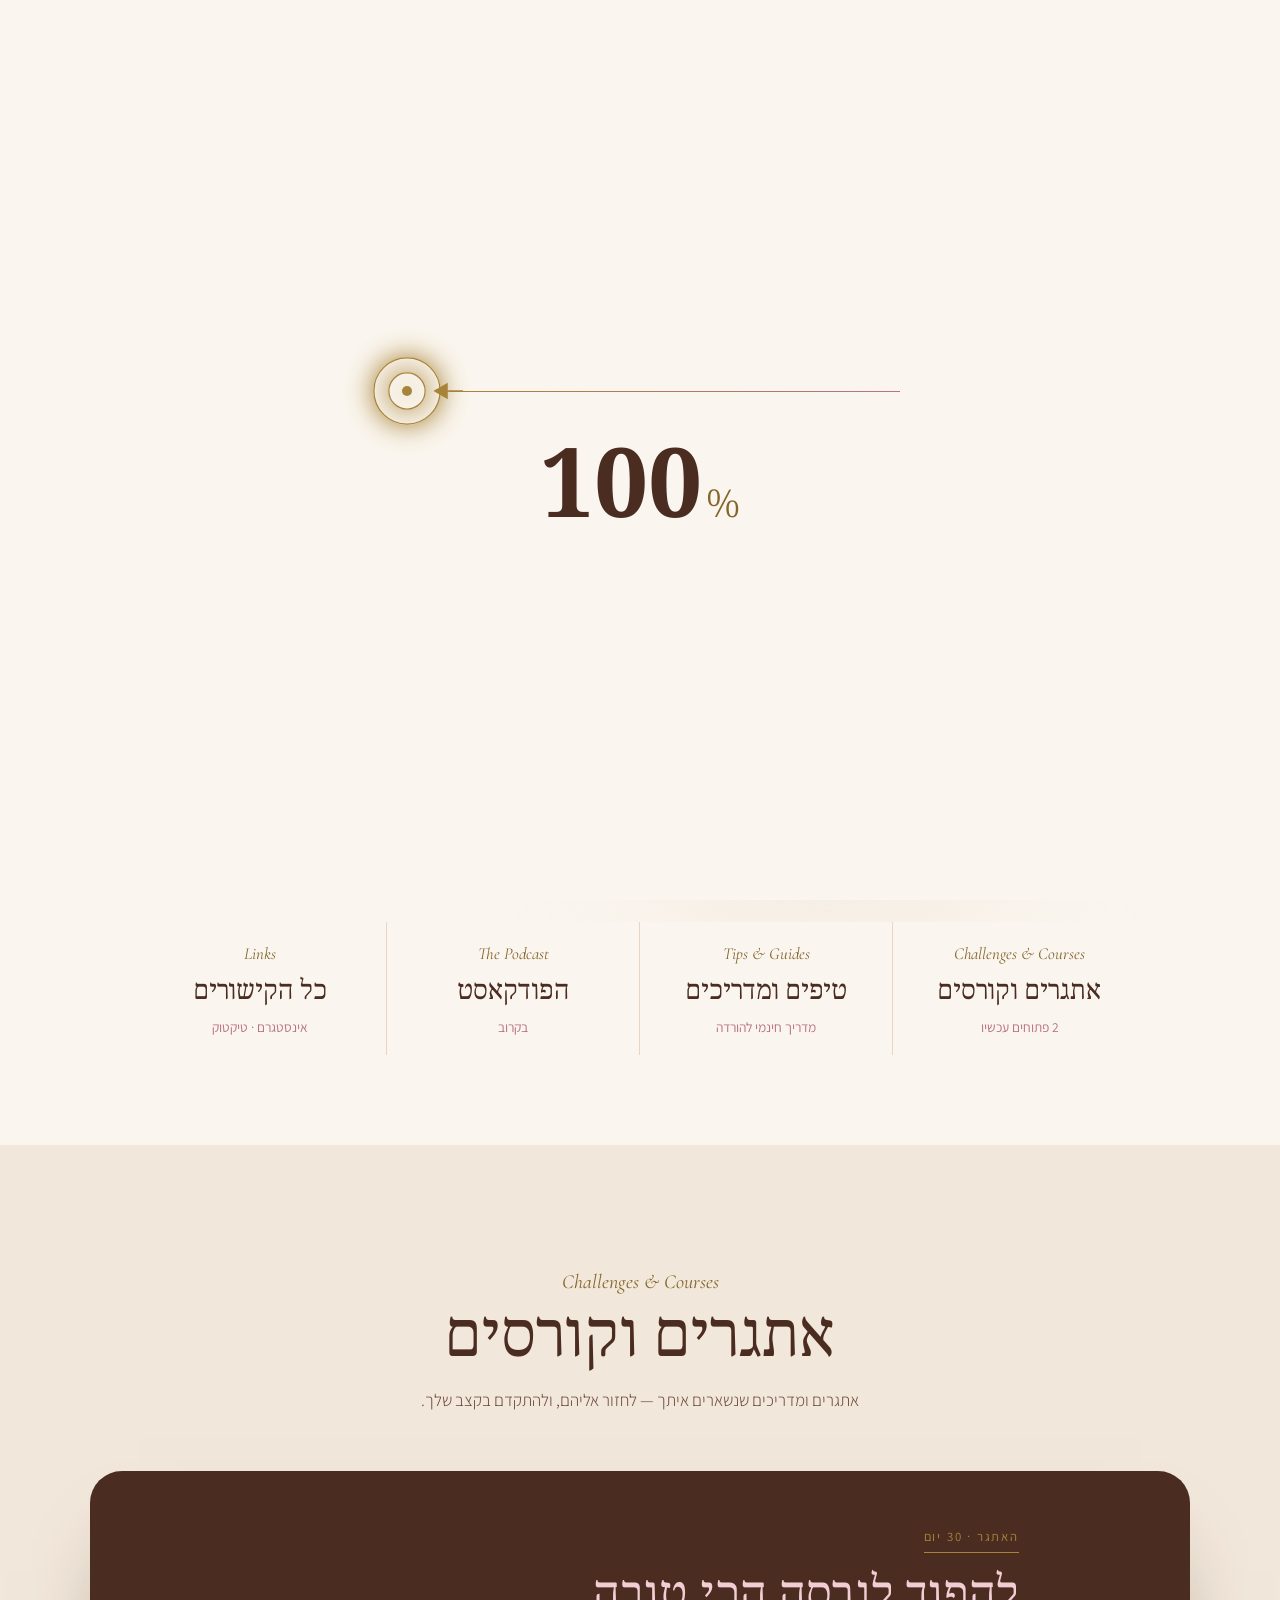
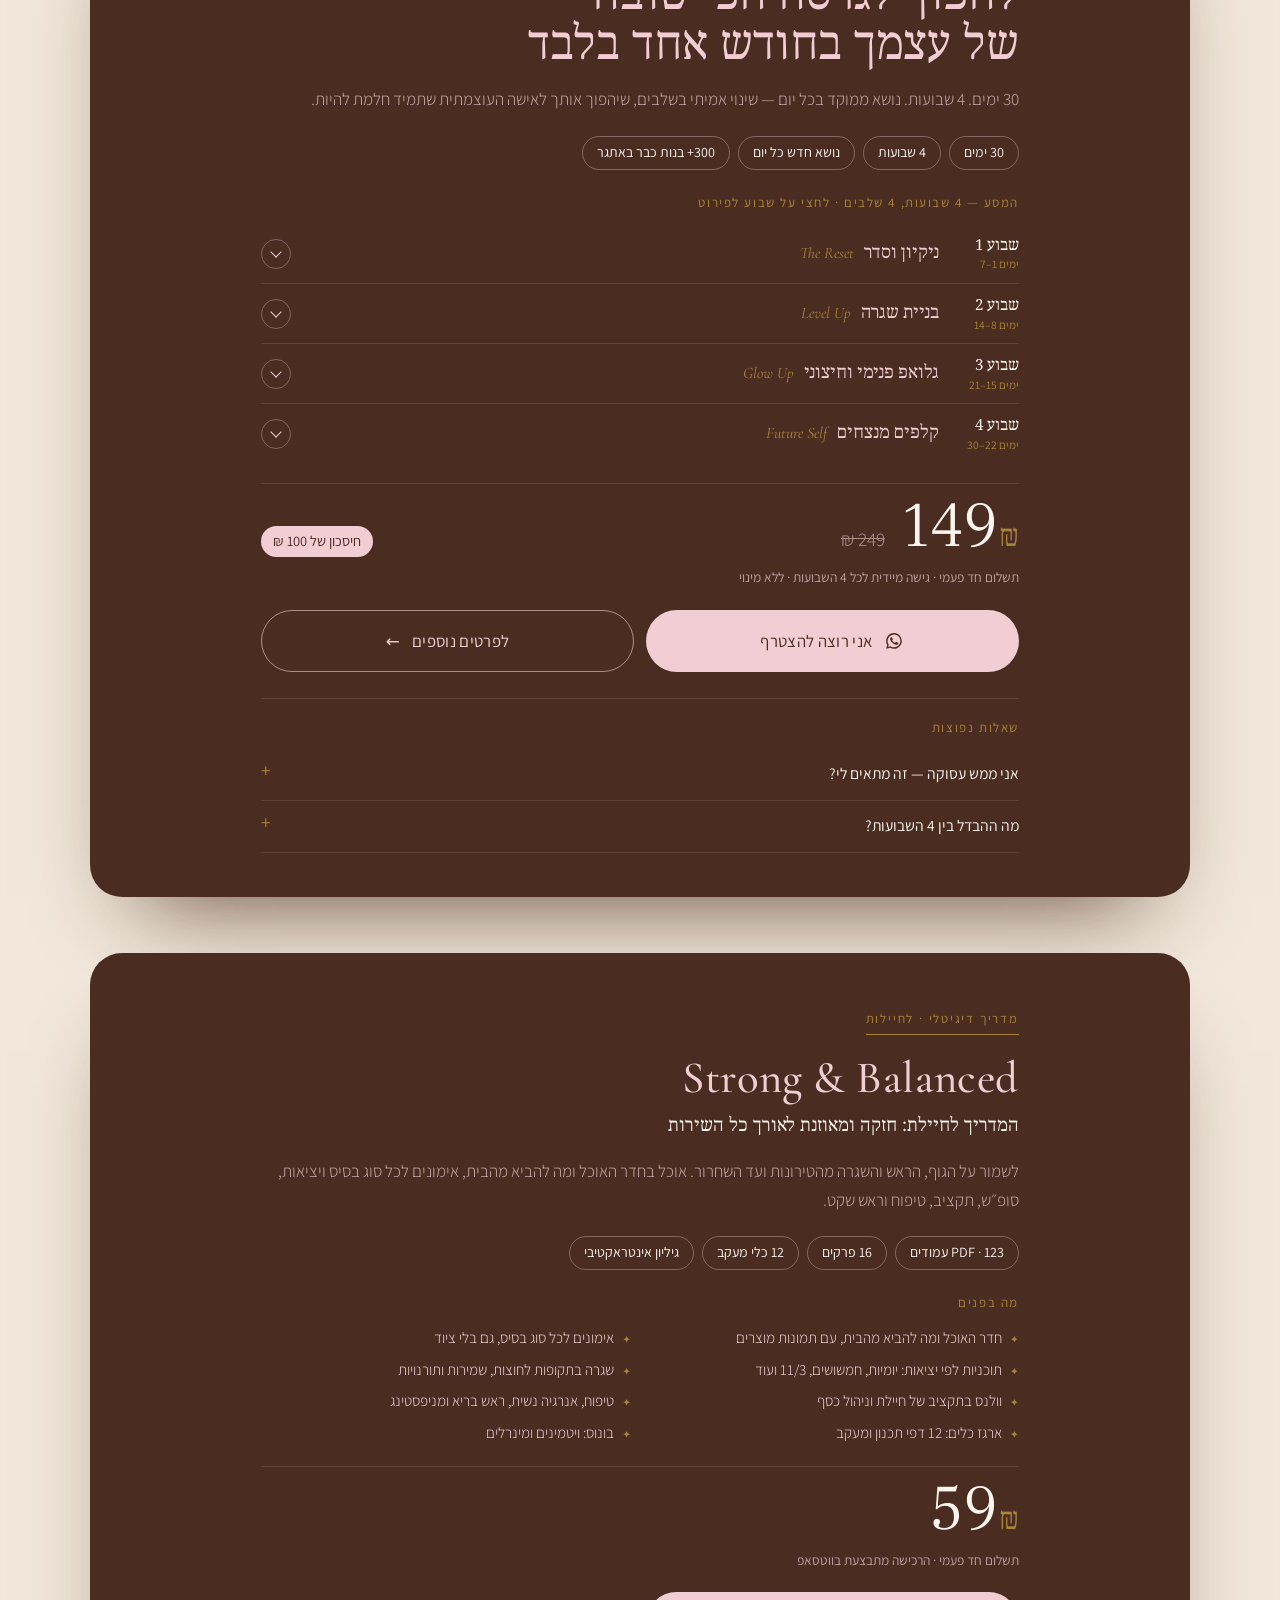
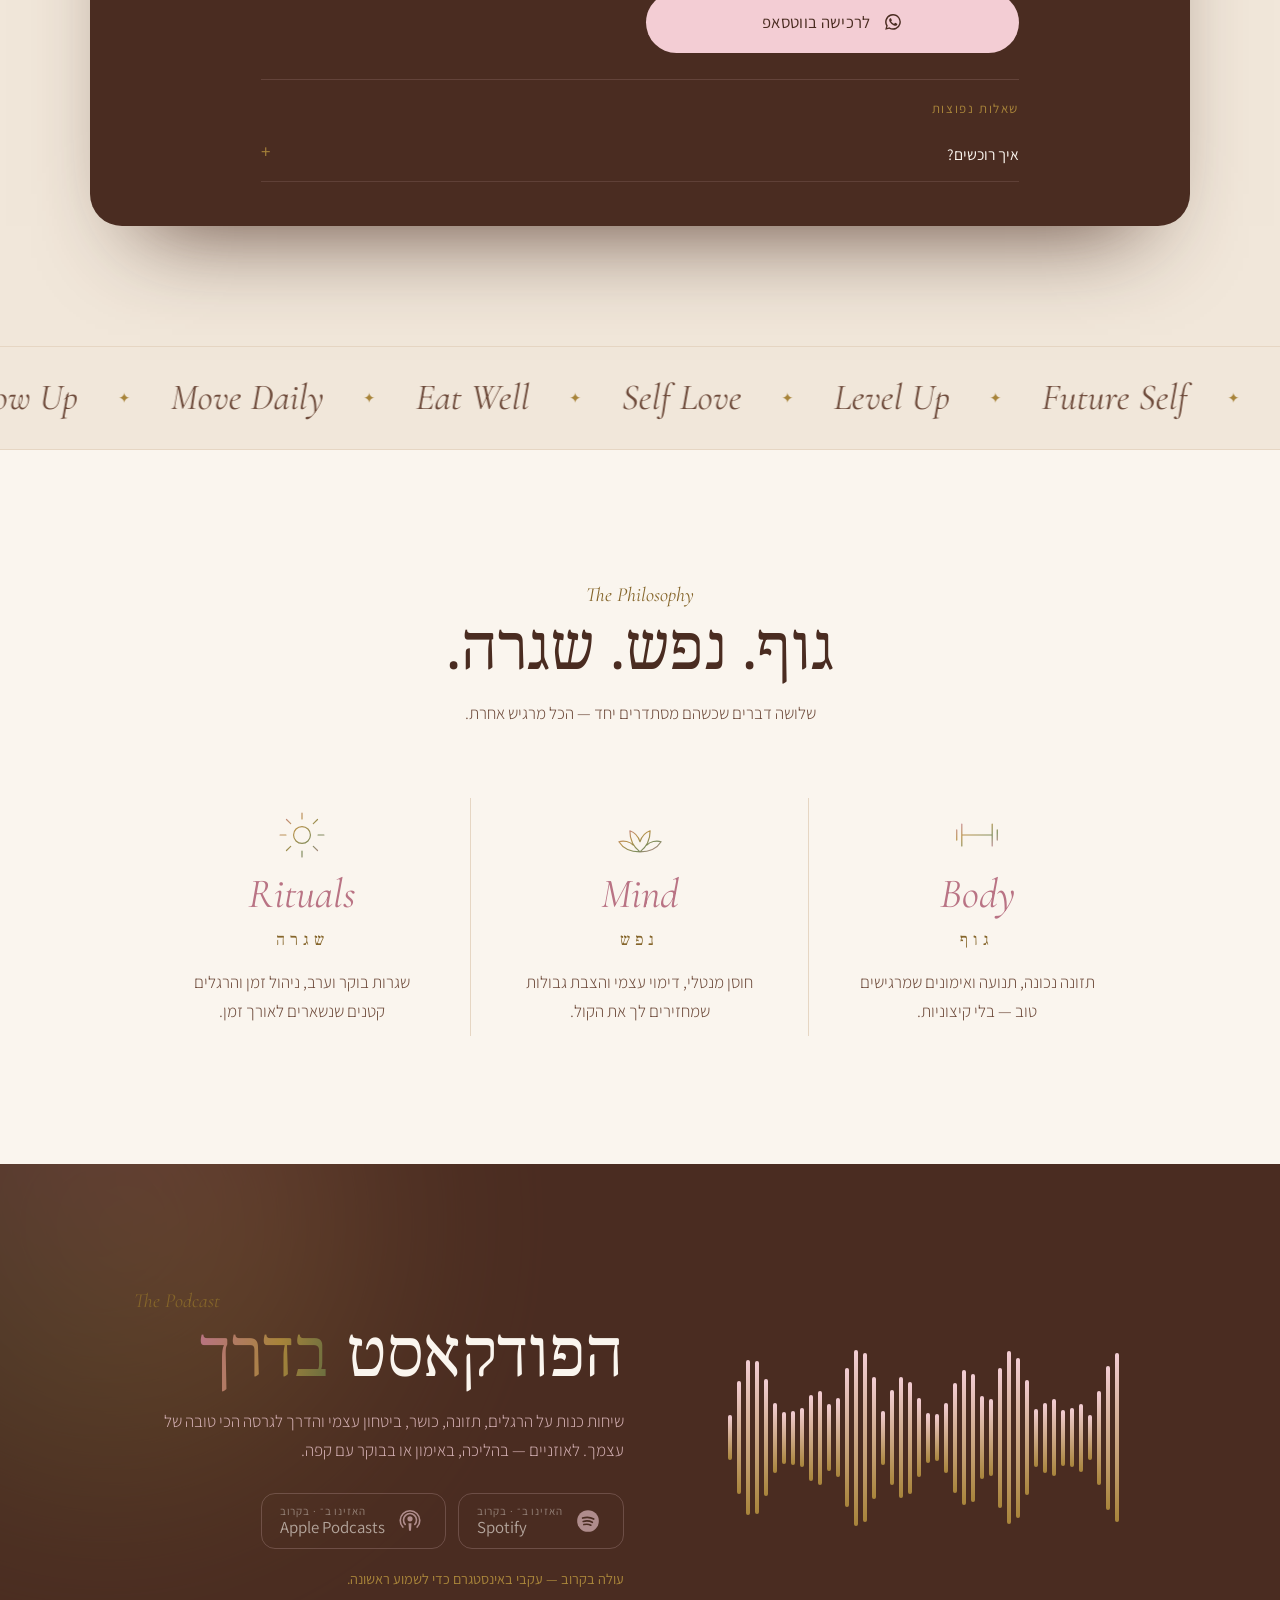
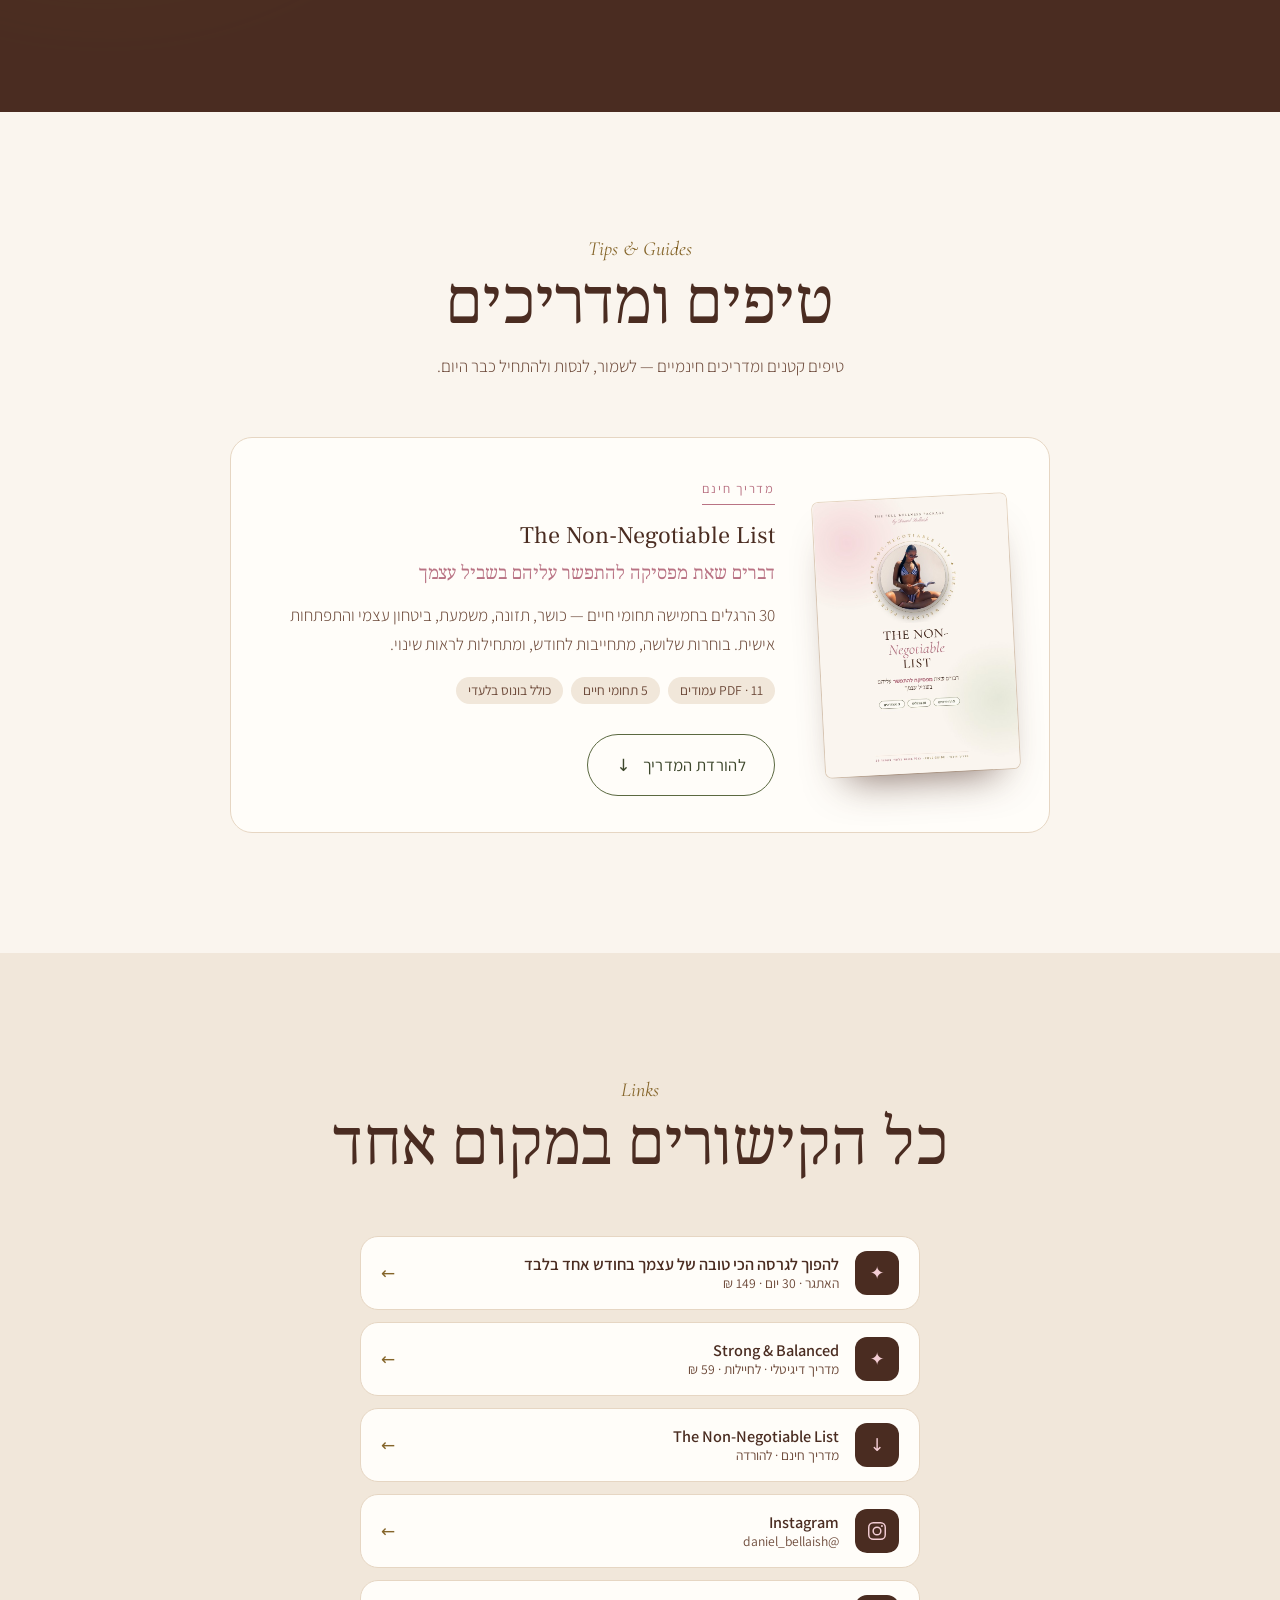
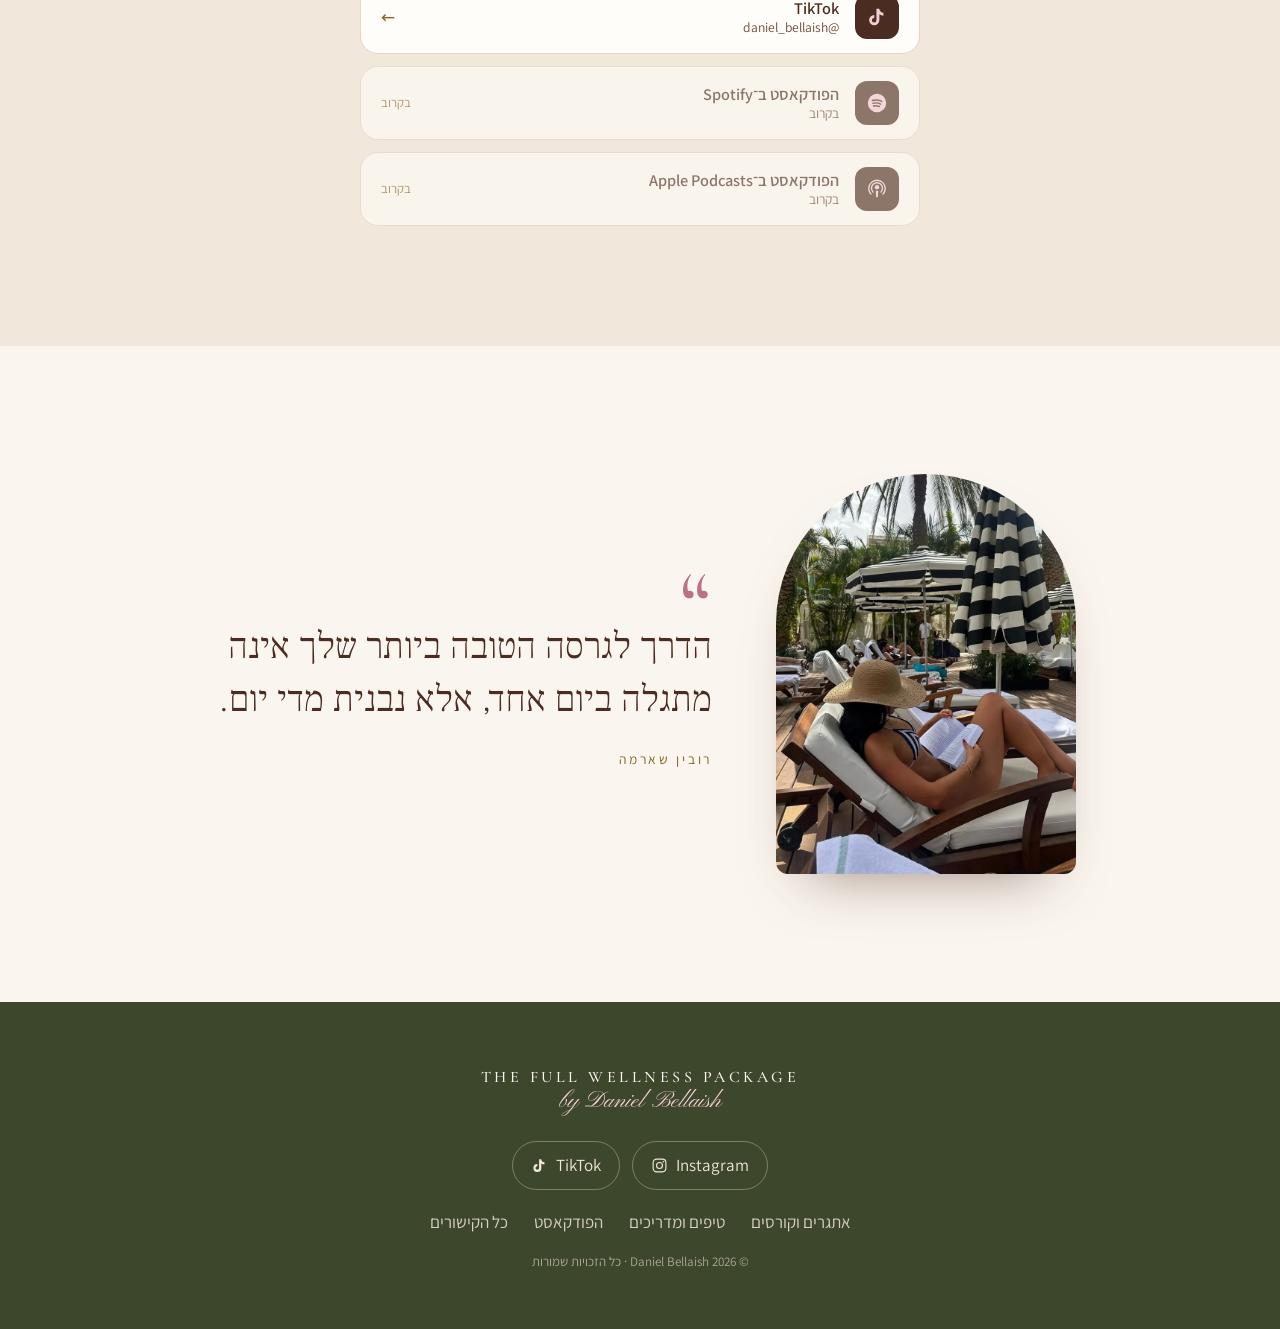
==== commit 2fb7b342: "Add Strong & Balanced soldiers guide (59 ILS, WhatsApp purchase); course cards without photos Co-Aut" ====
--- a/index.html
+++ b/index.html
@@ -144,7 +144,7 @@
       <div class="section-head" data-reveal>
         <p class="label">Challenges &amp; Courses</p>
         <h2>אתגרים וקורסים</h2>
-        <p>תוכניות מוקלטות שנשארות איתך — לצפות, לחזור, ולהתקדם בקצב שלך.</p>
+        <p>אתגרים ומדריכים שנשארים איתך — לחזור אליהם, ולהתקדם בקצב שלך.</p>
       </div>
       <div id="paid-list" class="courses"></div>
     </section>
--- a/style.css
+++ b/style.css
@@ -606,3 +606,9 @@
   .quote-arch { width: min(70%, 260px); }
   .quote-text .quote-mark { text-align: center; }
 }
+
+/* courses without a photo: full-width card */
+.course.no-media { grid-template-columns: 1fr; }
+.course.no-media .course-body { width: 100%; max-width: 860px; margin: 0 auto; }
+.course h3.en-title { font-family: var(--f-latin); font-weight: 500; letter-spacing: .01em; }
+.course-sub { margin: -6px 0 16px; font-family: var(--f-head); font-size: 1.1rem; color: var(--cream); }
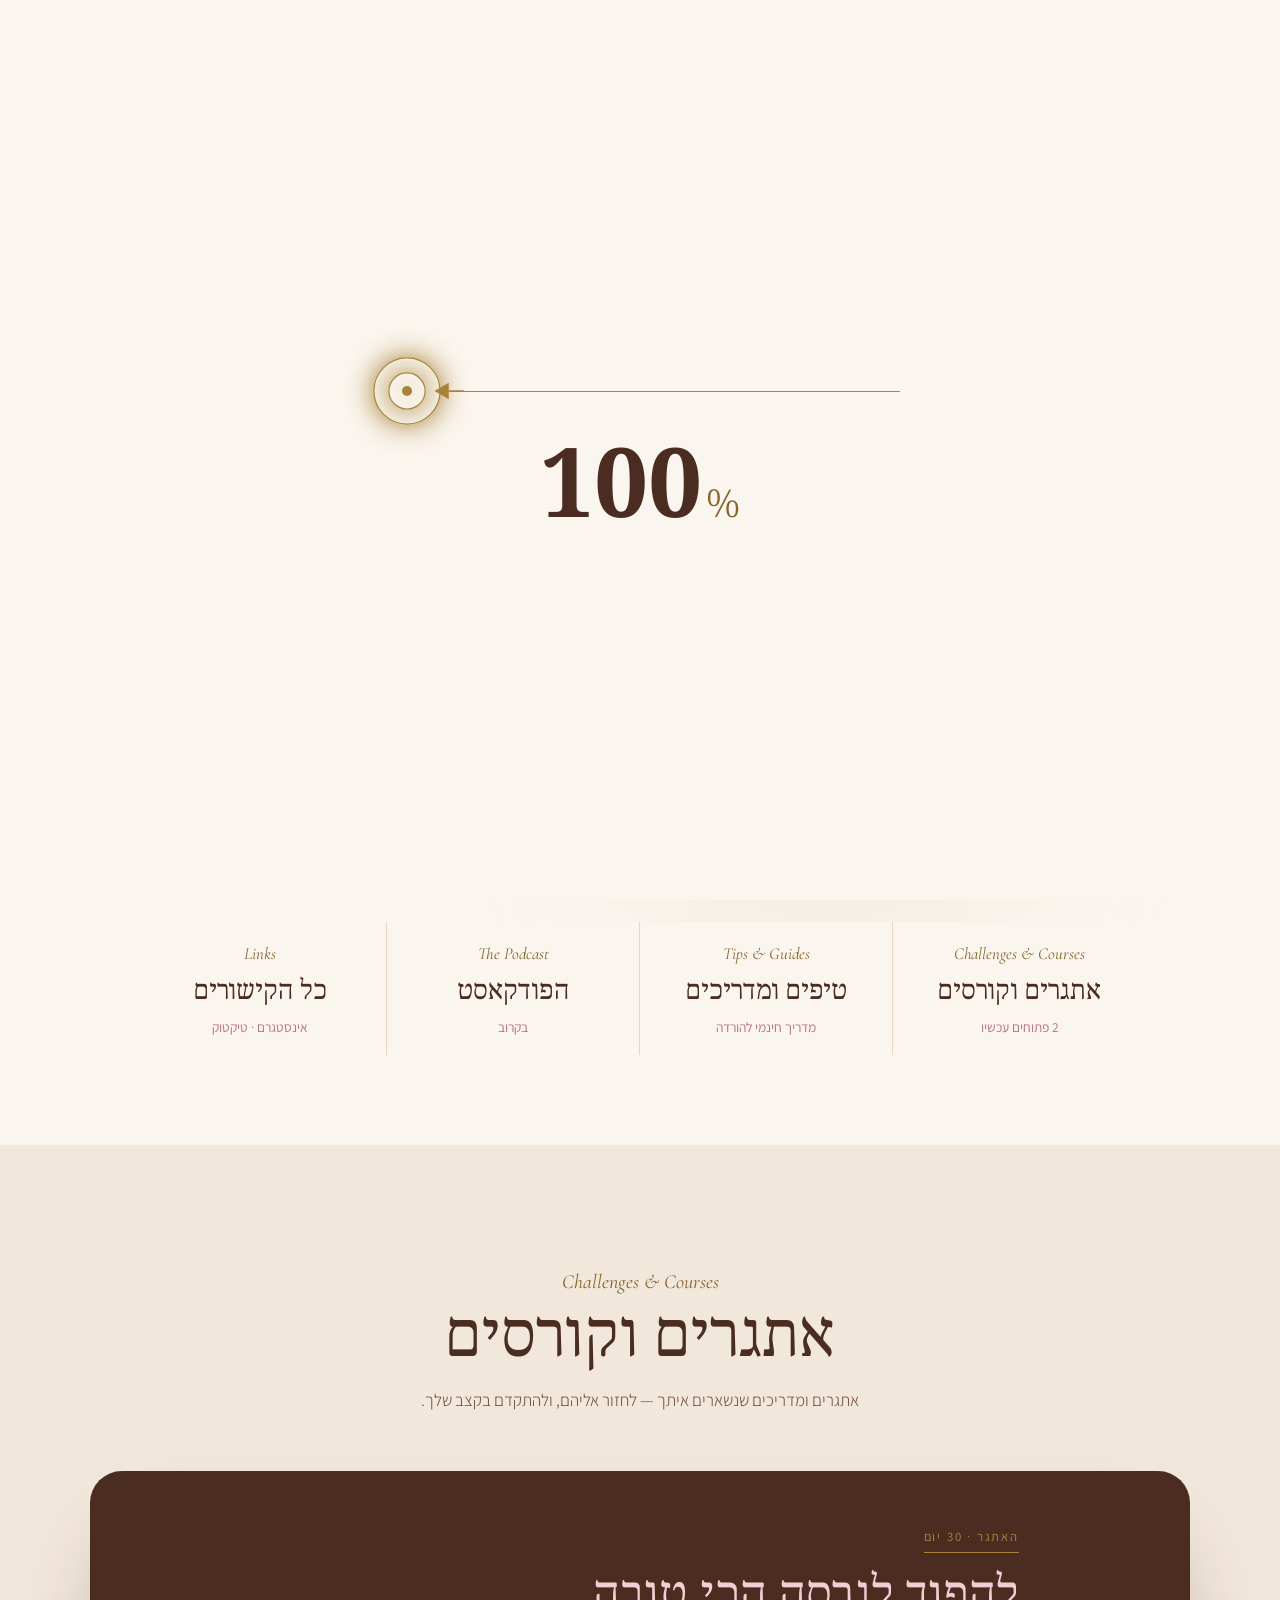
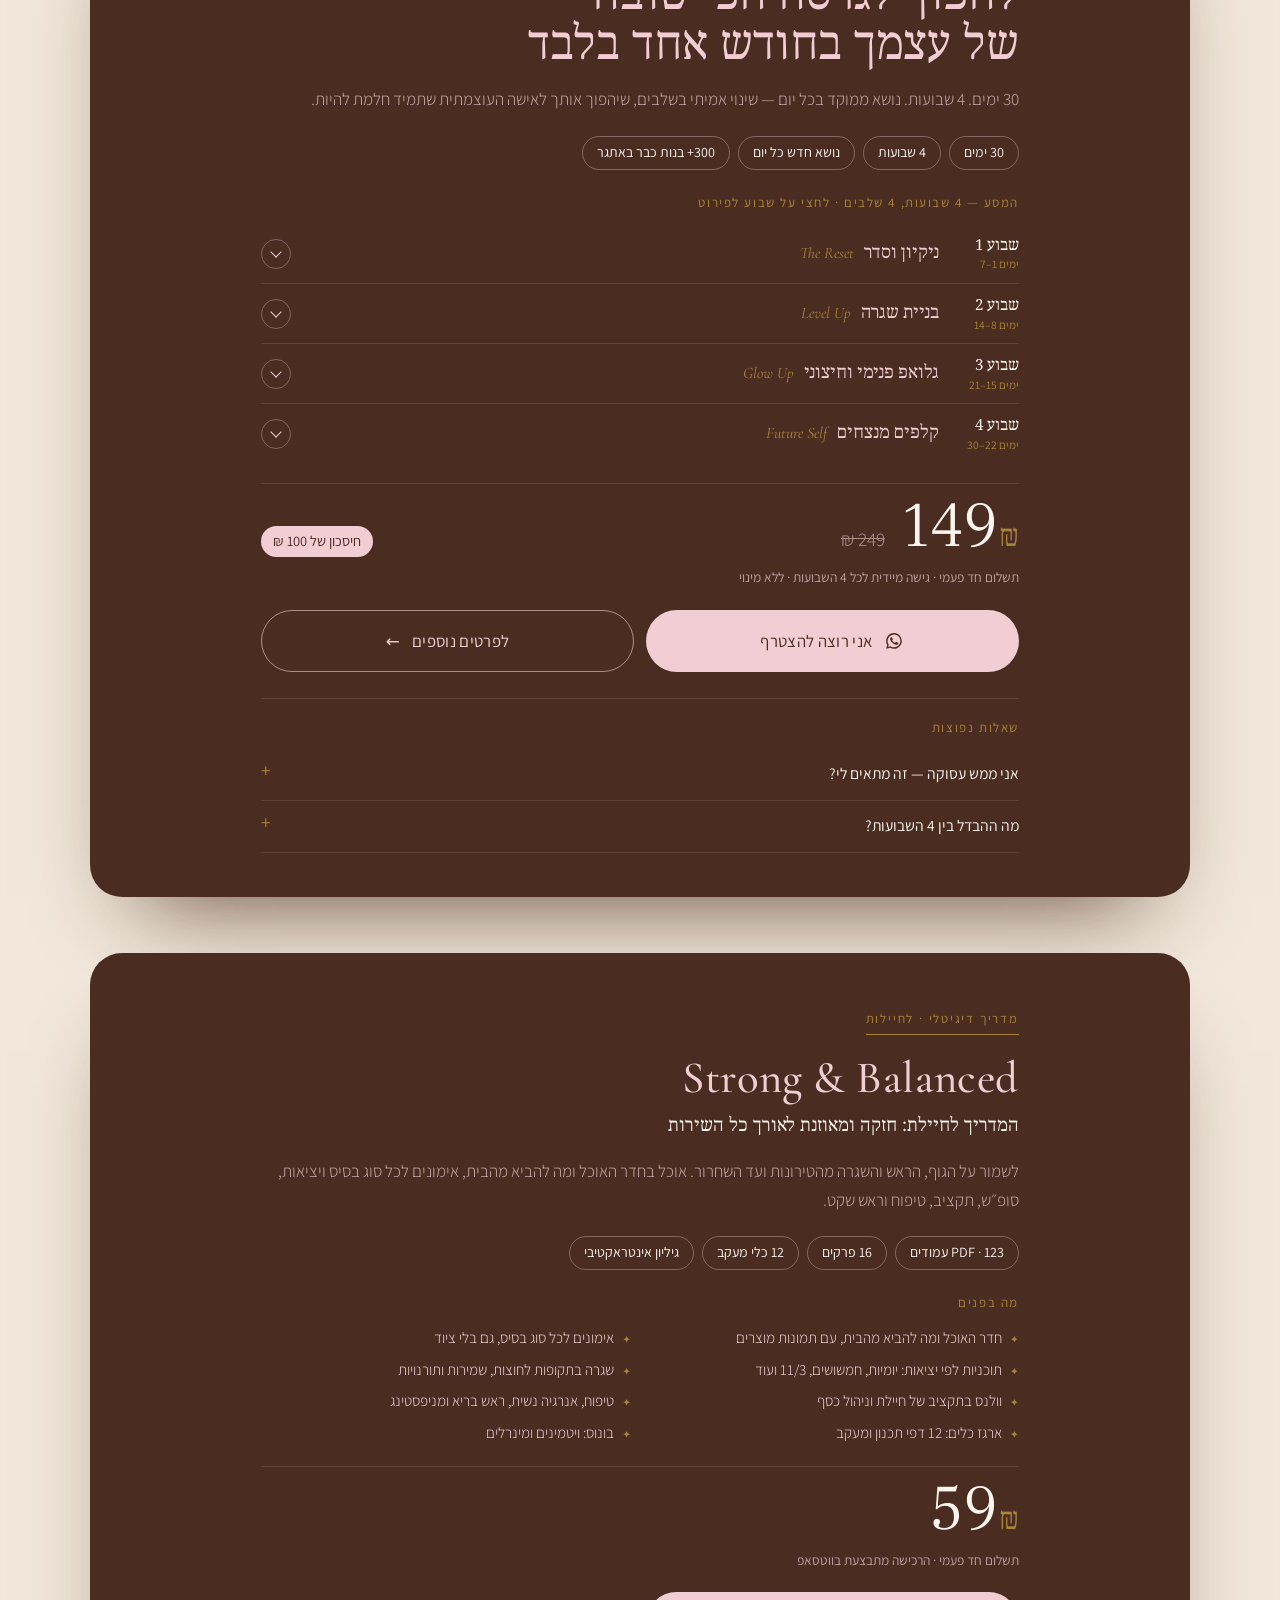
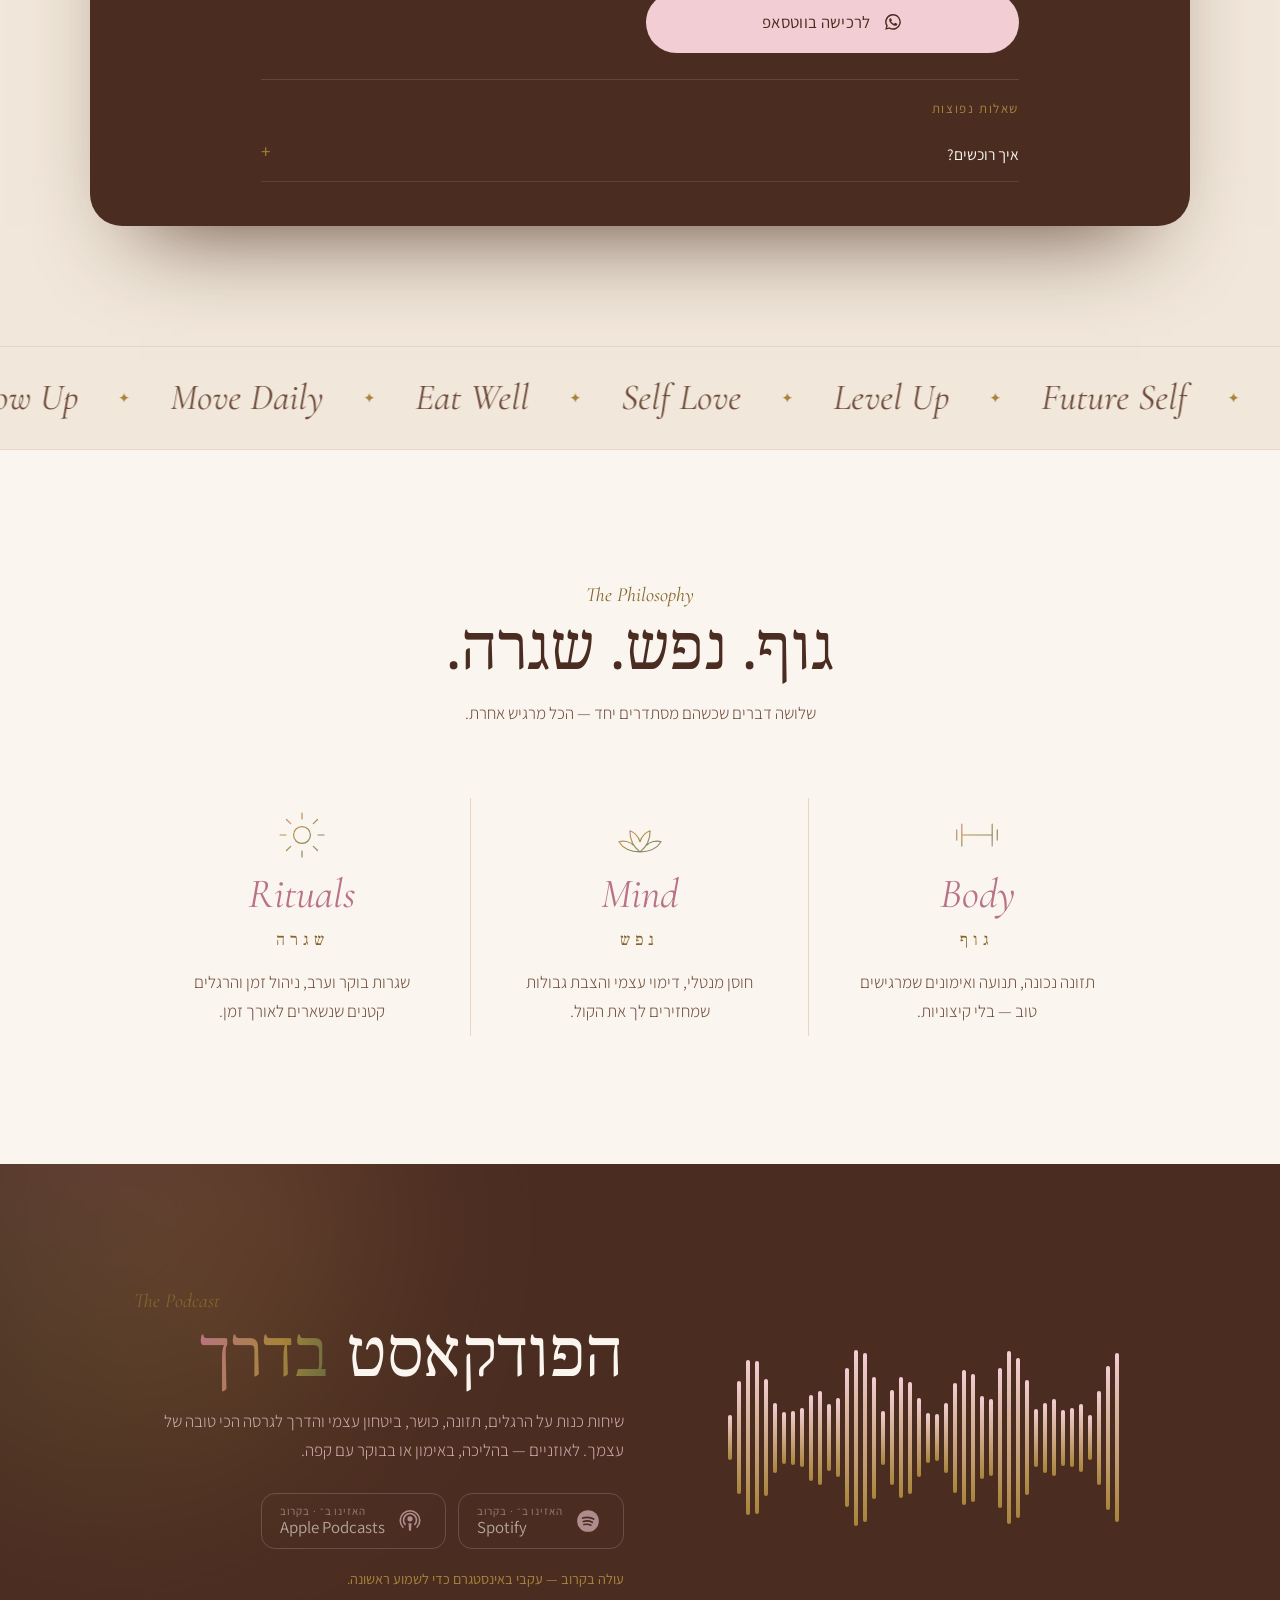
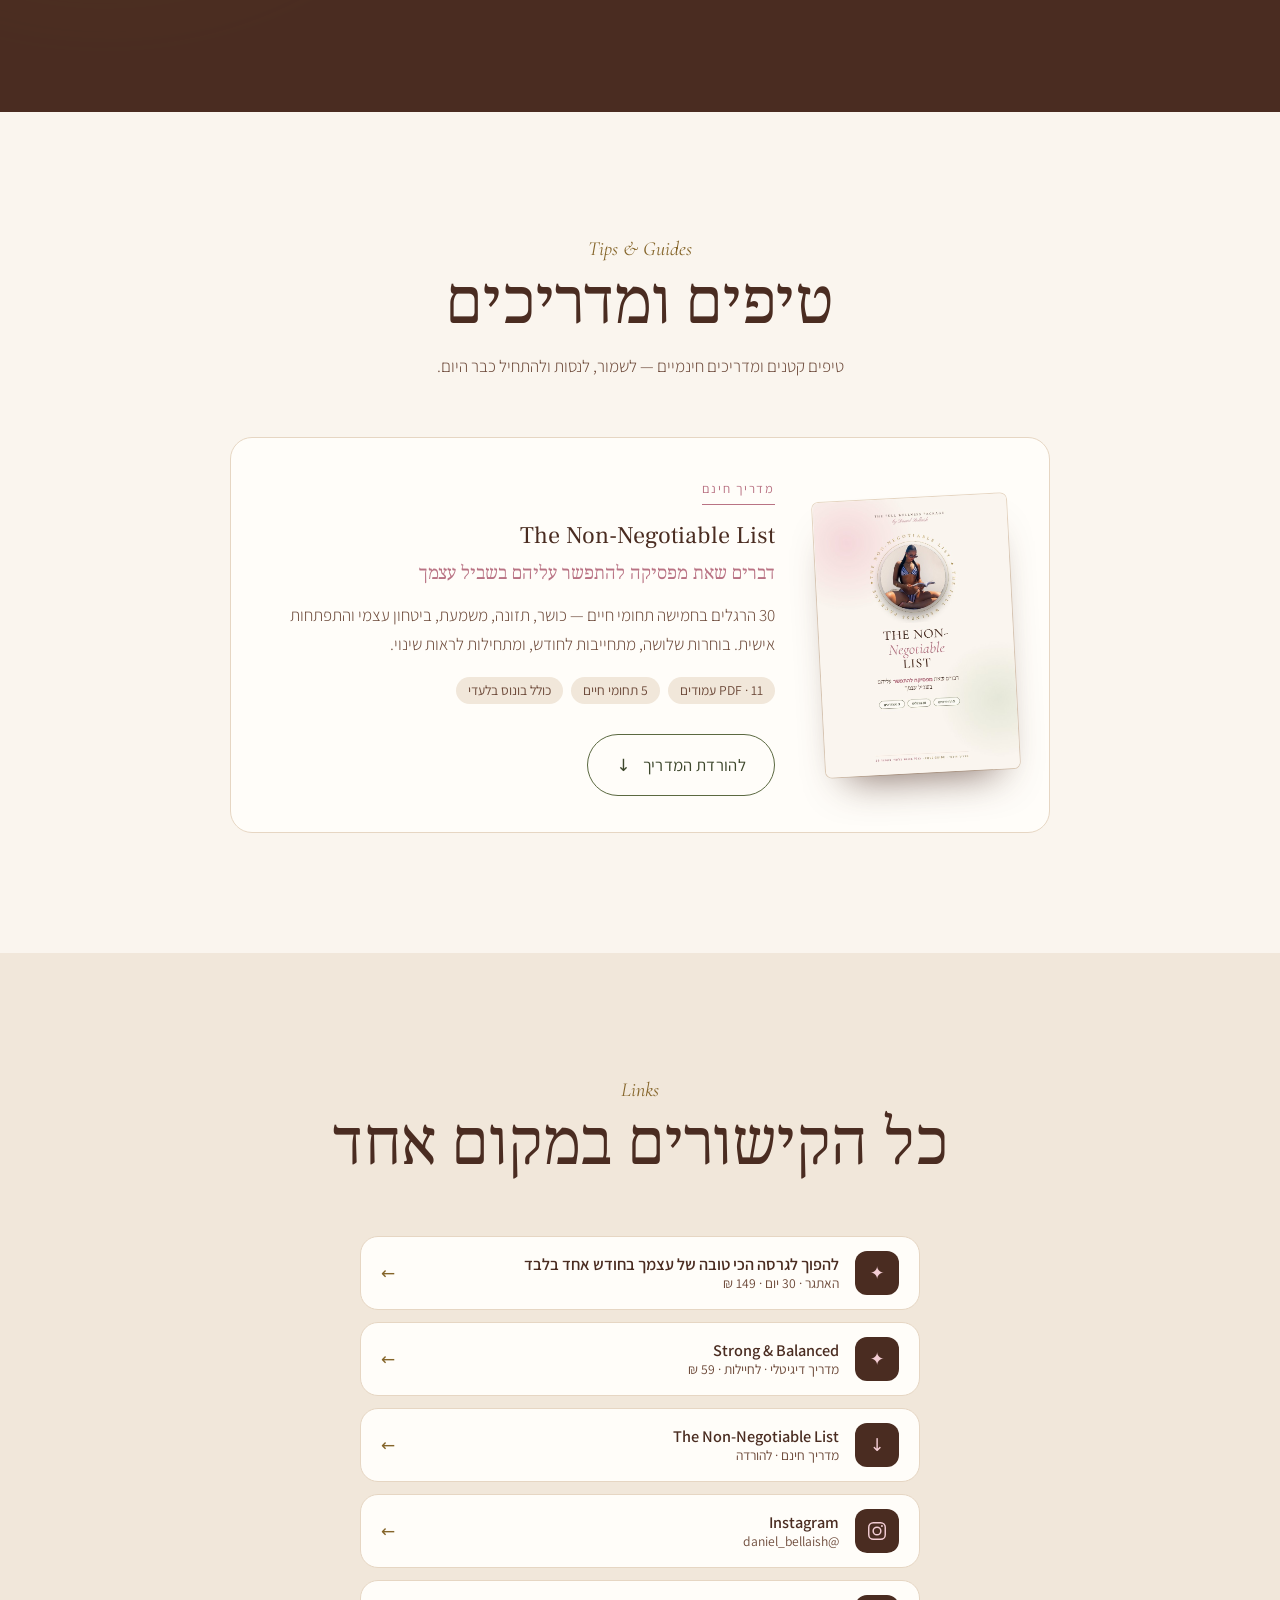
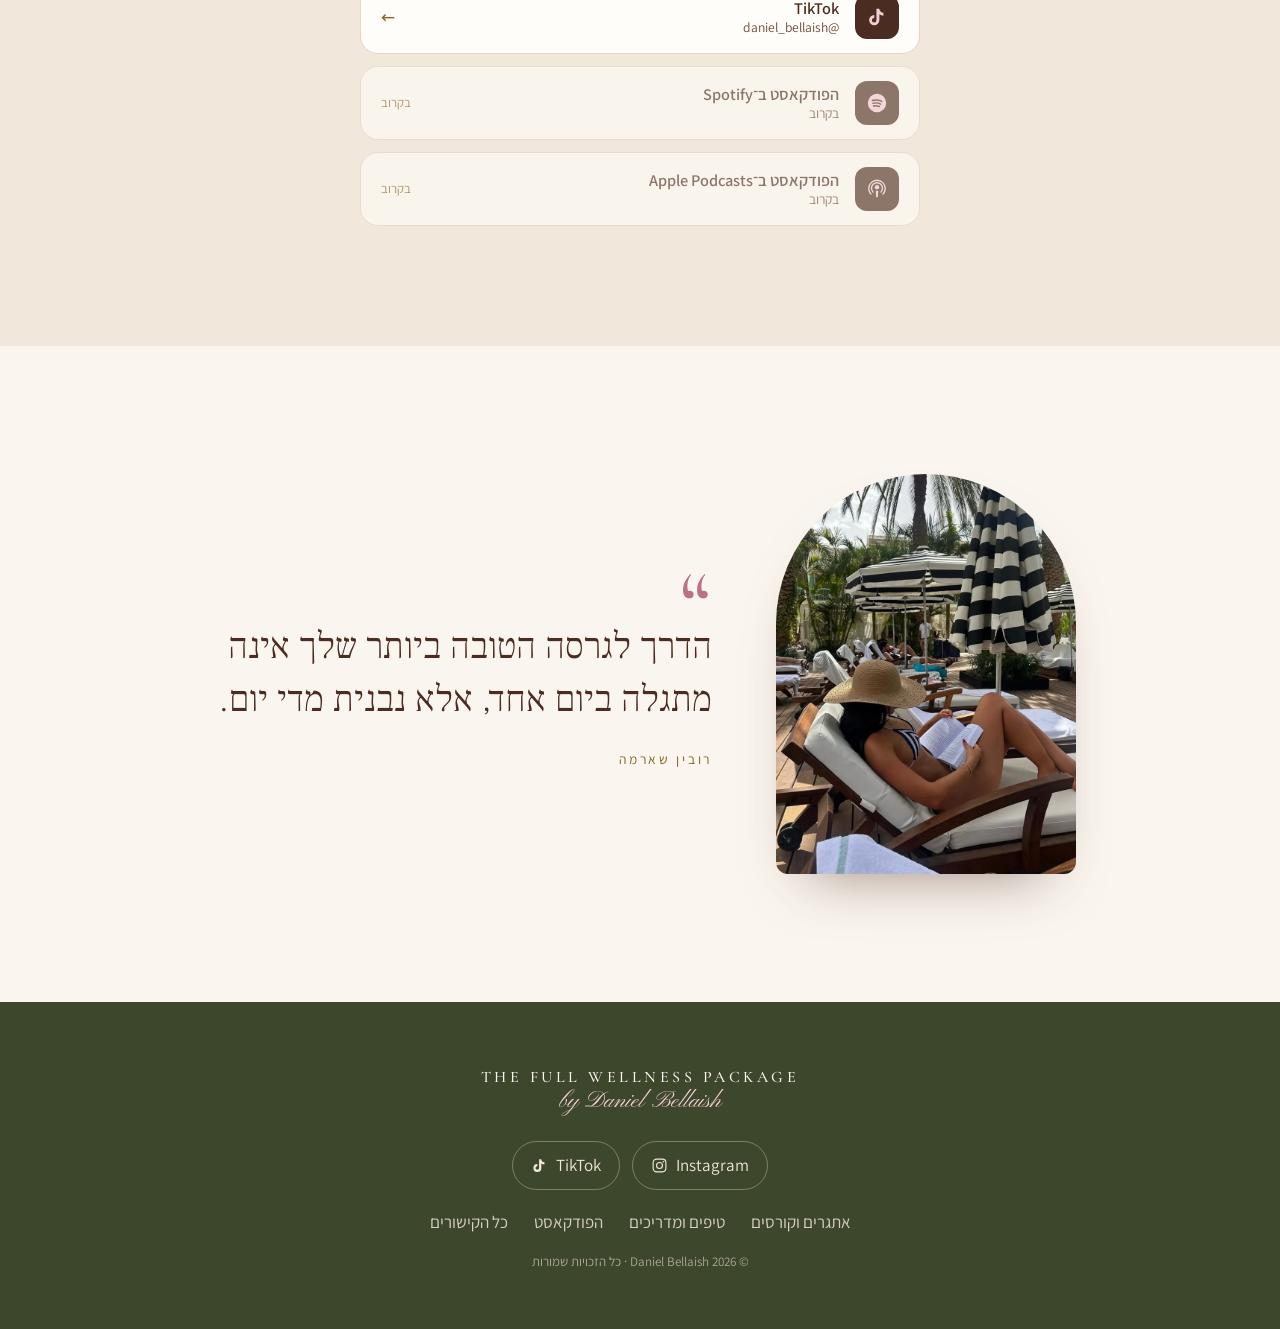
==== commit 4e9c436f: "Cache-bust site assets so the course update shows immediately Co-Authored-By: Claude Opus 5.5 <norep" ====
--- a/index.html
+++ b/index.html
@@ -12,7 +12,7 @@
   <link rel="preconnect" href="https://fonts.gstatic.com" crossorigin>
   <link href="https://fonts.googleapis.com/css2?family=Assistant:wght@300;400;600&family=Cormorant+Garamond:ital,wght@0,400;0,500;1,400;1,500&family=Frank+Ruhl+Libre:wght@300;400;500&family=Noto+Serif+Hebrew:wght@300;400;500&family=Fredoka:wght@500;600&family=Pinyon+Script&display=swap" rel="stylesheet">
   <link rel="icon" href="data:image/svg+xml,%3Csvg xmlns=%27http://www.w3.org/2000/svg%27 viewBox=%270 0 64 64%27%3E%3Ccircle cx=%2732%27 cy=%2732%27 r=%2732%27 fill=%27%234a2c21%27/%3E%3Cpath d=%27M32 14l4 14 14 4-14 4-4 14-4-14-14-4 14-4z%27 fill=%27%23f3cdd4%27/%3E%3C/svg%3E">
-  <link rel="stylesheet" href="style.css">
+  <link rel="stylesheet" href="style.css?v=20261017">
   <script>
     // Intro loader: once per visit, skipped for reduced motion. Safety timeout so the site never stays hidden.
     (function () {
@@ -253,7 +253,7 @@
     <p class="footer-copy">© <span id="year"></span> Daniel Bellaish · כל הזכויות שמורות</p>
   </footer>
 
-  <script src="courses.js"></script>
-  <script src="app.js"></script>
+  <script src="courses.js?v=20261017"></script>
+  <script src="app.js?v=20261017"></script>
 </body>
 </html>
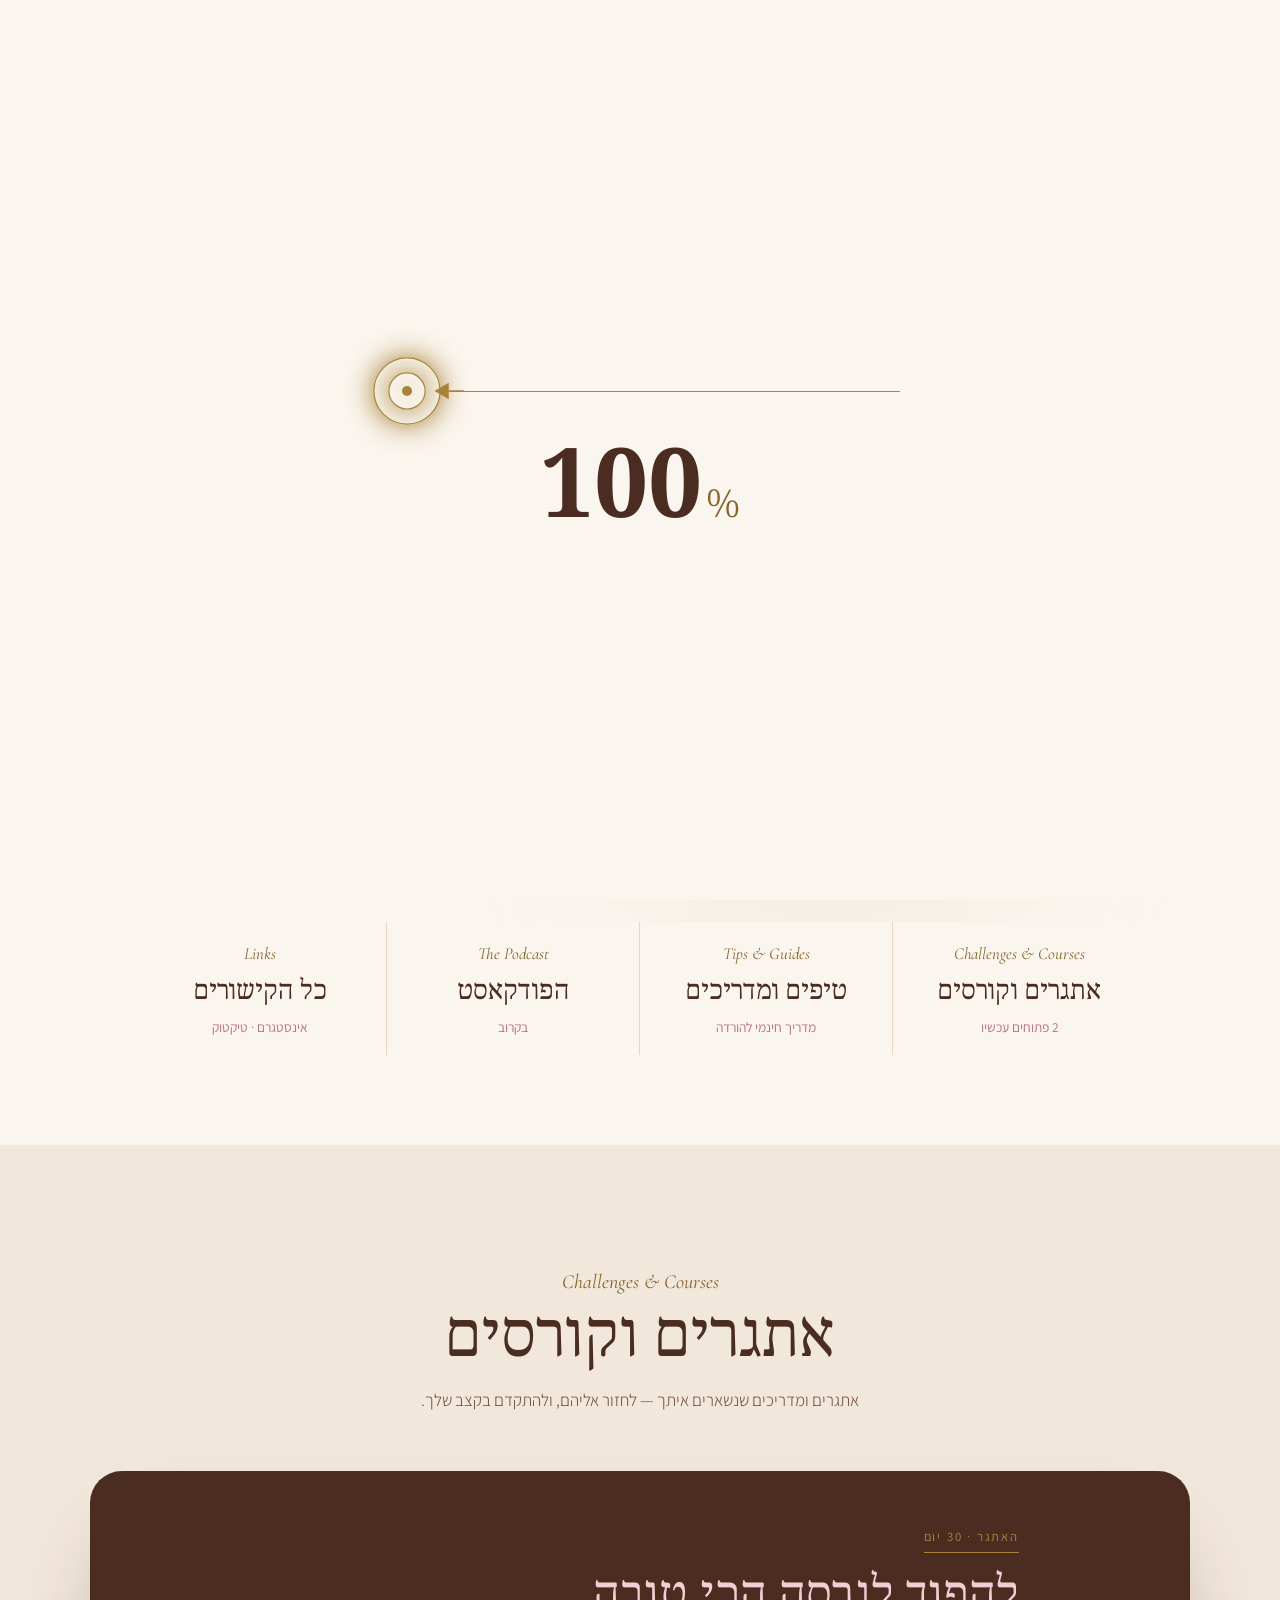
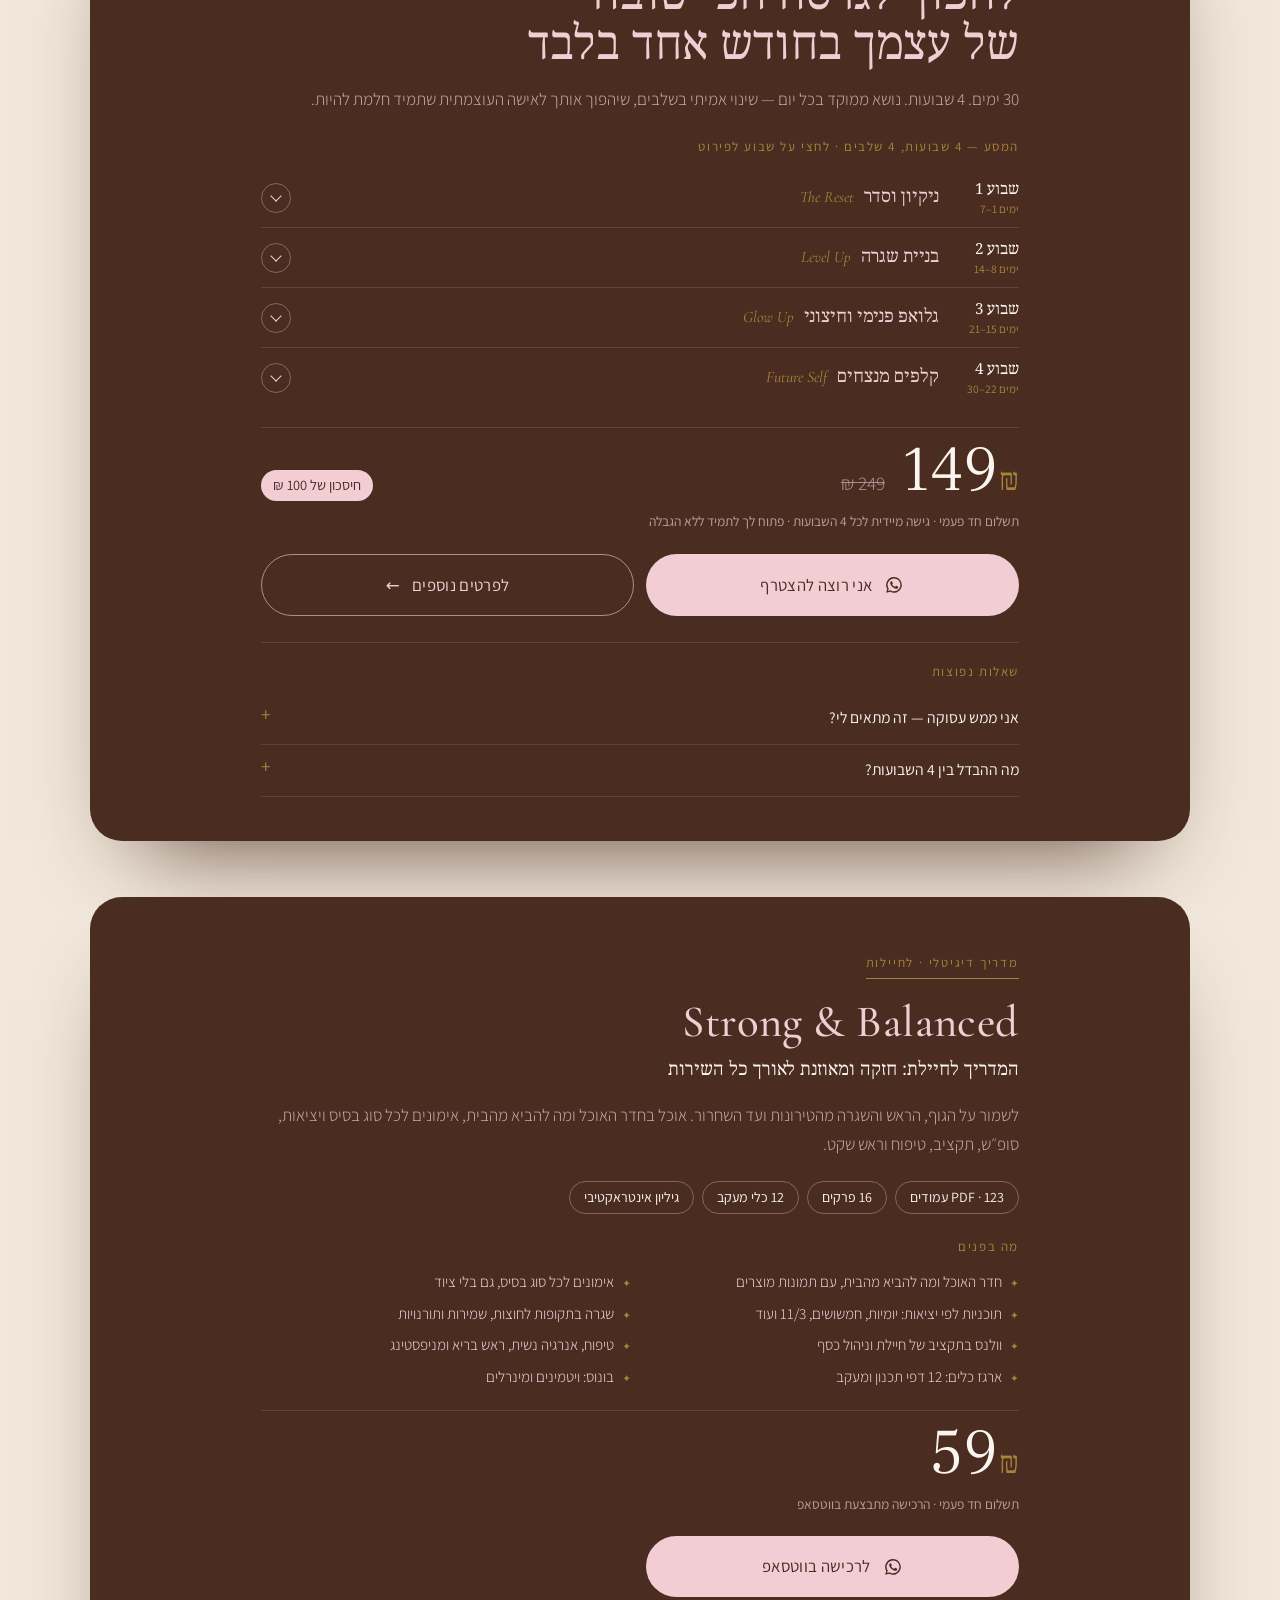
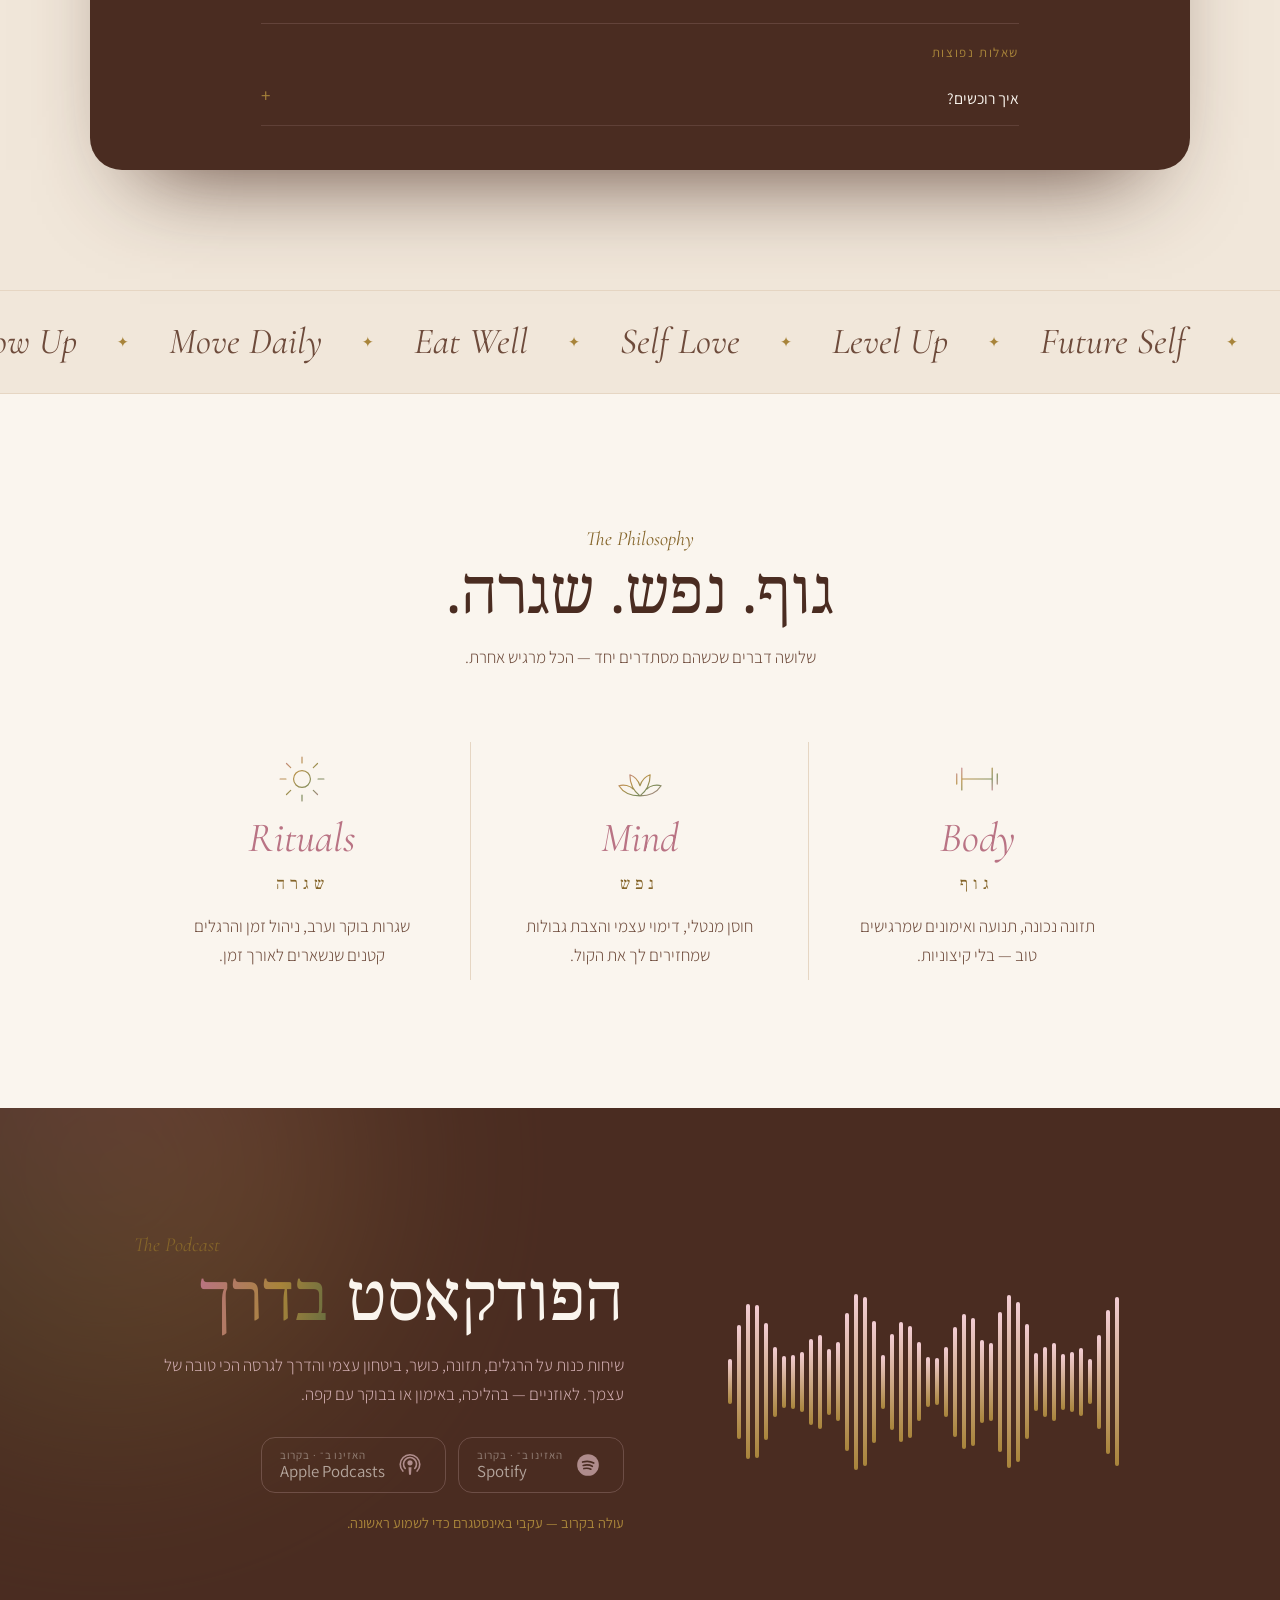
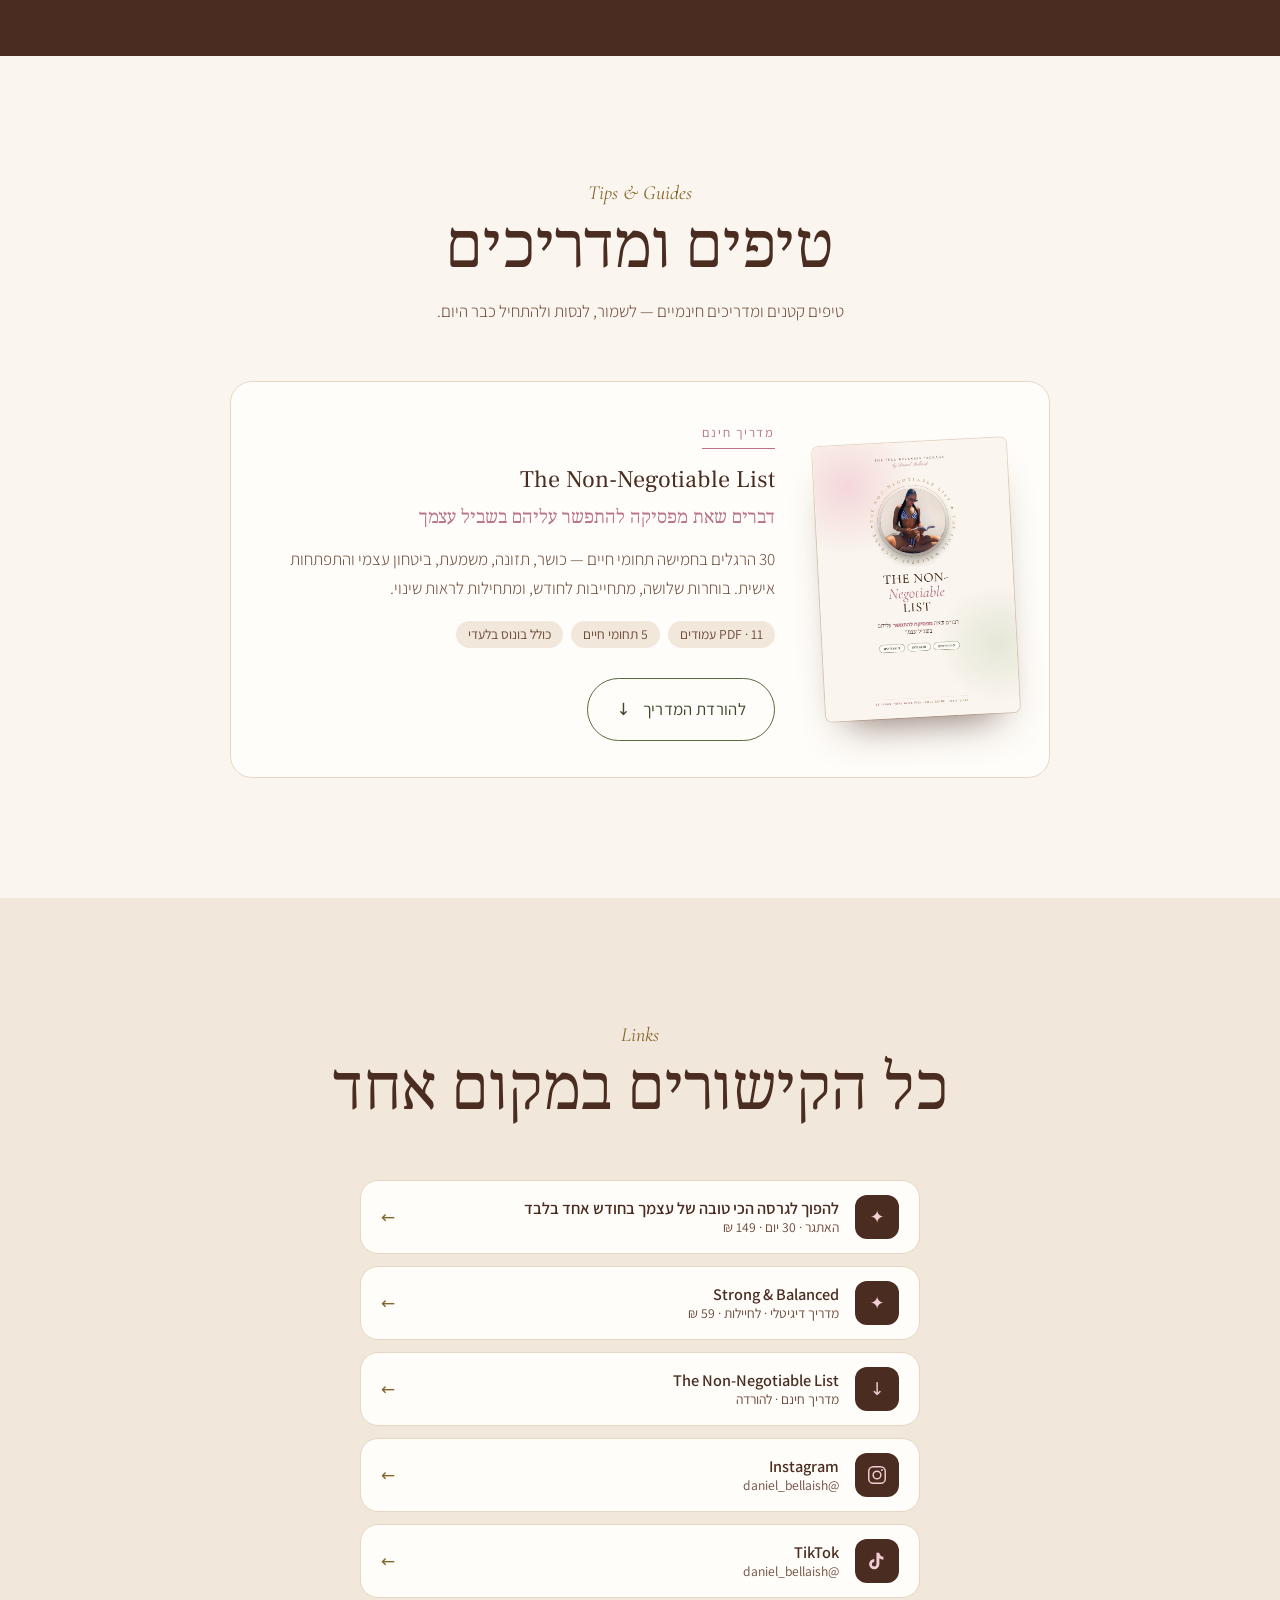
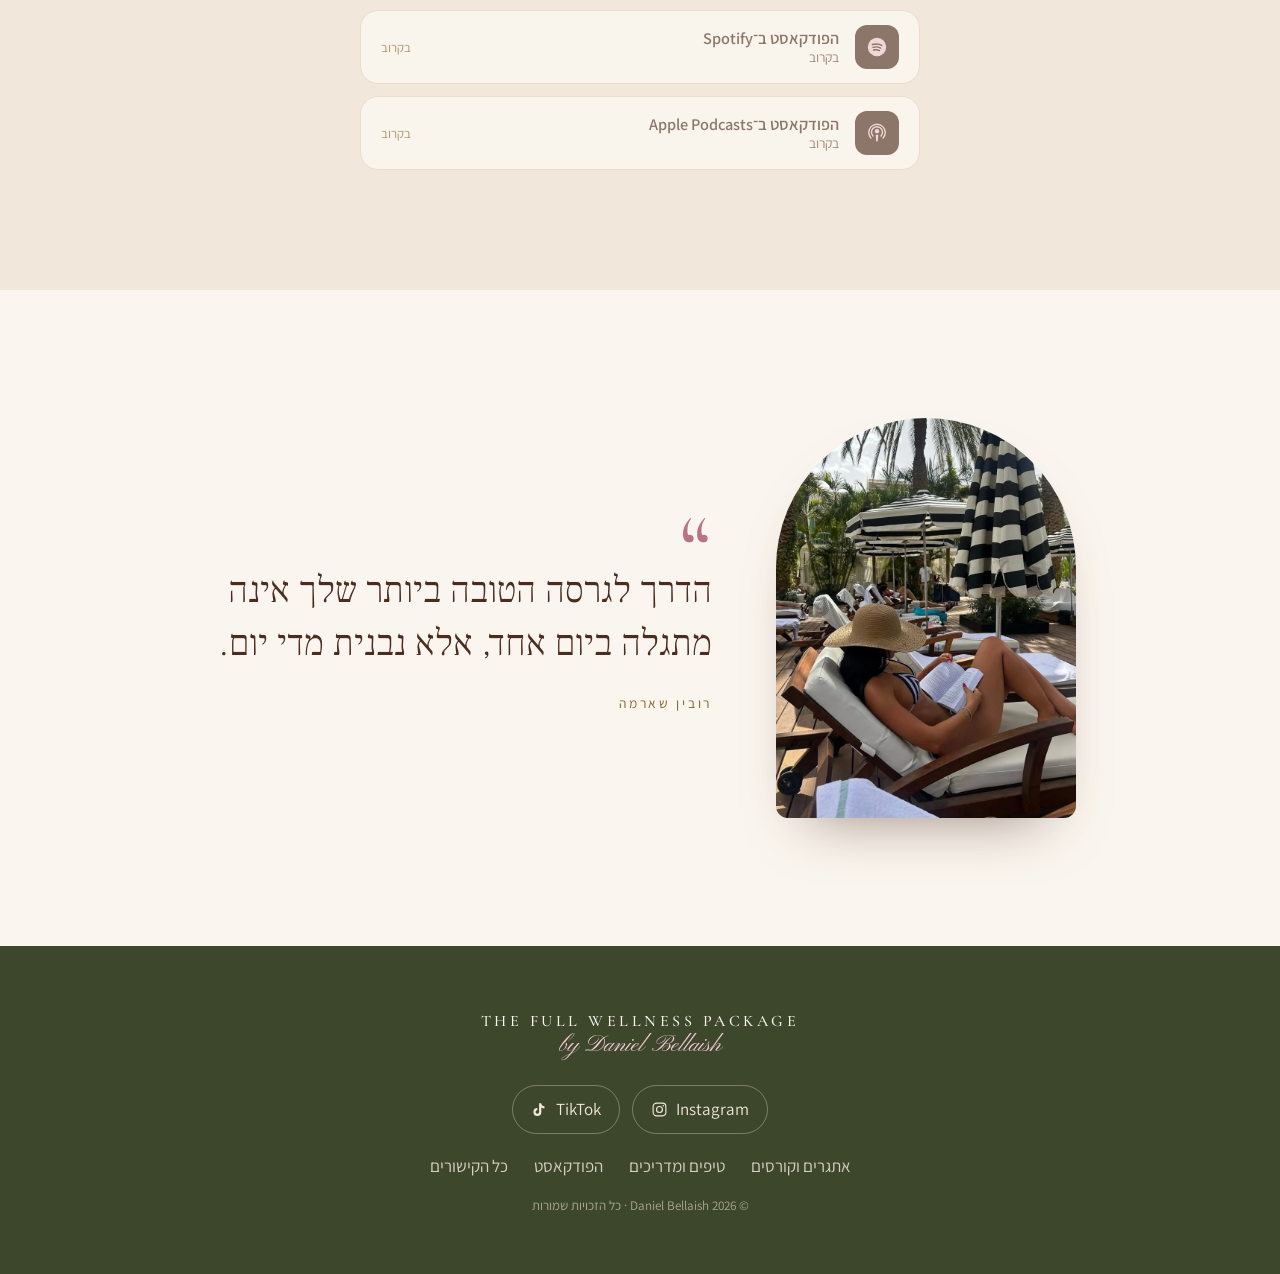
==== commit a399f796: "Challenge card: remove repeated stat chips, note says open forever Co-Authored-By: Claude Opus 5.5 <" ====
--- a/index.html
+++ b/index.html
@@ -12,7 +12,7 @@
   <link rel="preconnect" href="https://fonts.gstatic.com" crossorigin>
   <link href="https://fonts.googleapis.com/css2?family=Assistant:wght@300;400;600&family=Cormorant+Garamond:ital,wght@0,400;0,500;1,400;1,500&family=Frank+Ruhl+Libre:wght@300;400;500&family=Noto+Serif+Hebrew:wght@300;400;500&family=Fredoka:wght@500;600&family=Pinyon+Script&display=swap" rel="stylesheet">
   <link rel="icon" href="data:image/svg+xml,%3Csvg xmlns=%27http://www.w3.org/2000/svg%27 viewBox=%270 0 64 64%27%3E%3Ccircle cx=%2732%27 cy=%2732%27 r=%2732%27 fill=%27%234a2c21%27/%3E%3Cpath d=%27M32 14l4 14 14 4-14 4-4 14-4-14-14-4 14-4z%27 fill=%27%23f3cdd4%27/%3E%3C/svg%3E">
-  <link rel="stylesheet" href="style.css?v=20261017">
+  <link rel="stylesheet" href="style.css?v=20261017b">
   <script>
     // Intro loader: once per visit, skipped for reduced motion. Safety timeout so the site never stays hidden.
     (function () {
@@ -253,7 +253,7 @@
     <p class="footer-copy">© <span id="year"></span> Daniel Bellaish · כל הזכויות שמורות</p>
   </footer>
 
-  <script src="courses.js?v=20261017"></script>
-  <script src="app.js?v=20261017"></script>
+  <script src="courses.js?v=20261017b"></script>
+  <script src="app.js?v=20261017b"></script>
 </body>
 </html>
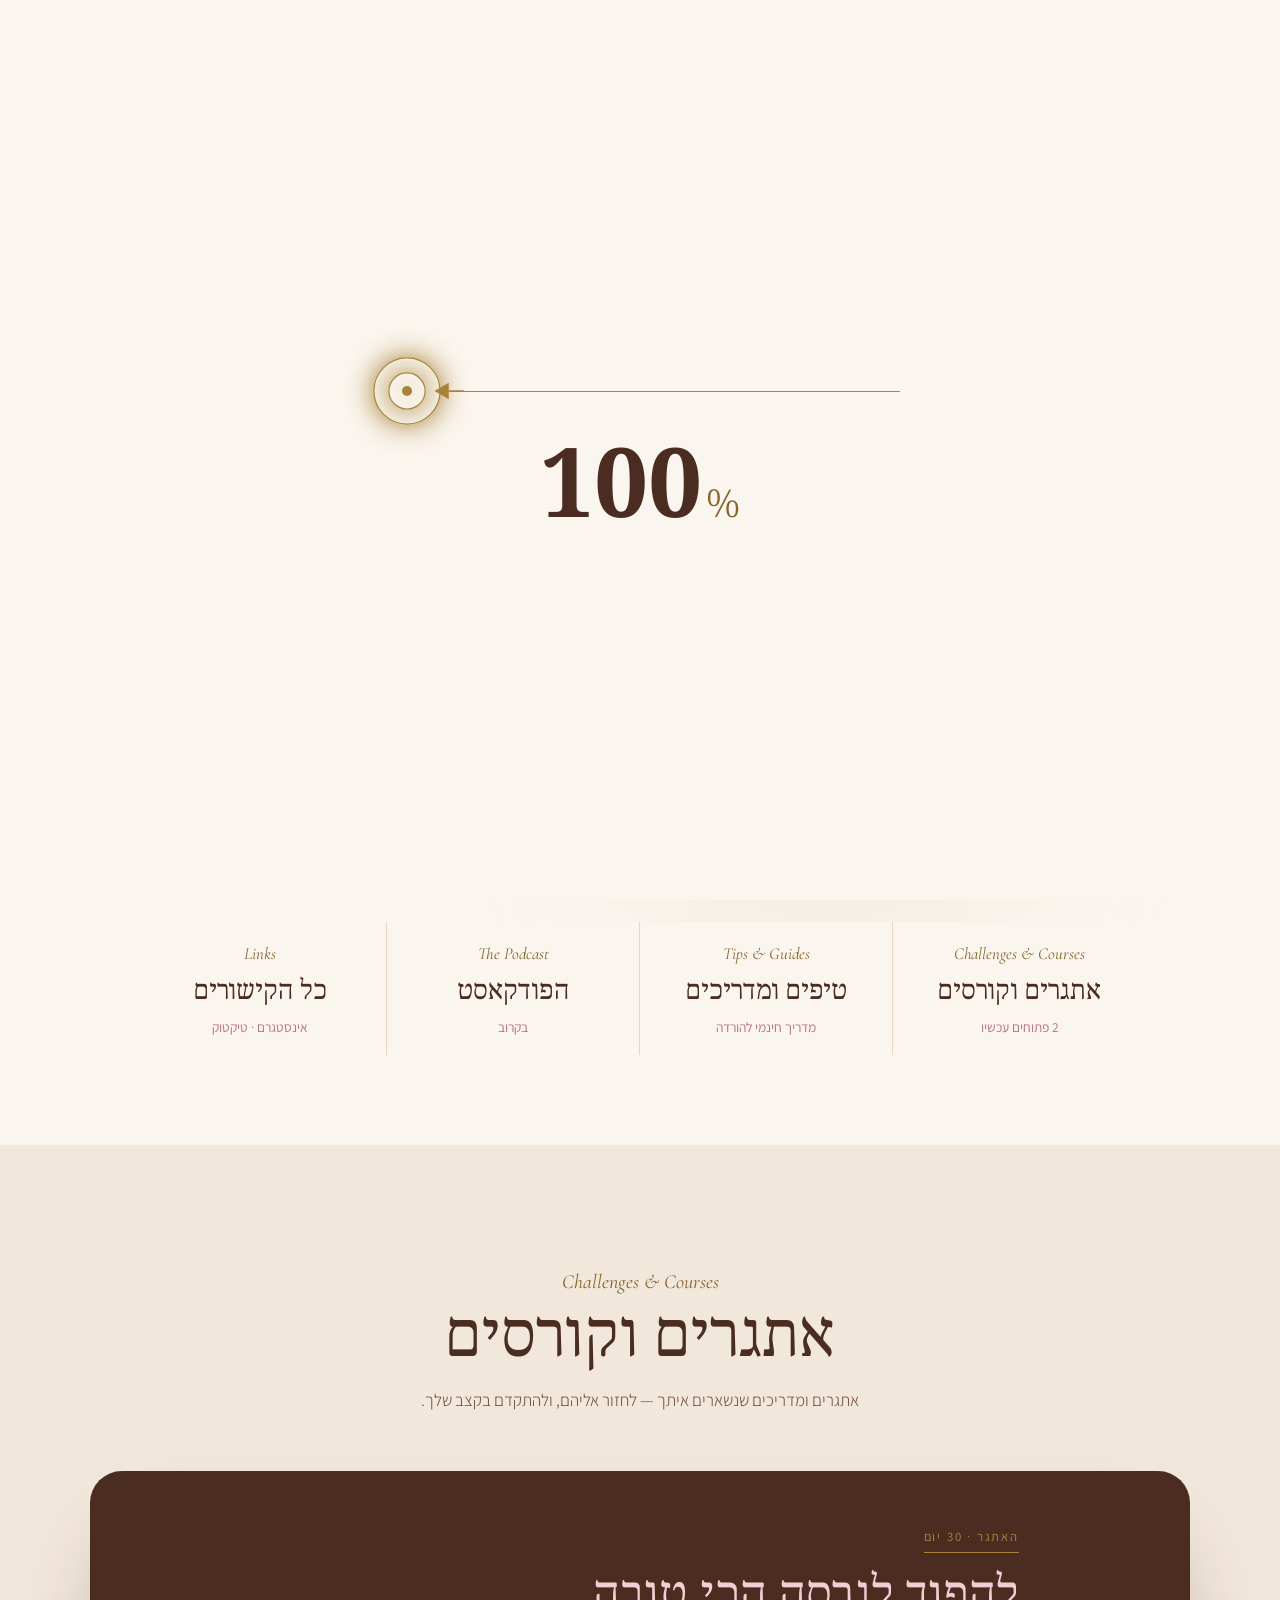
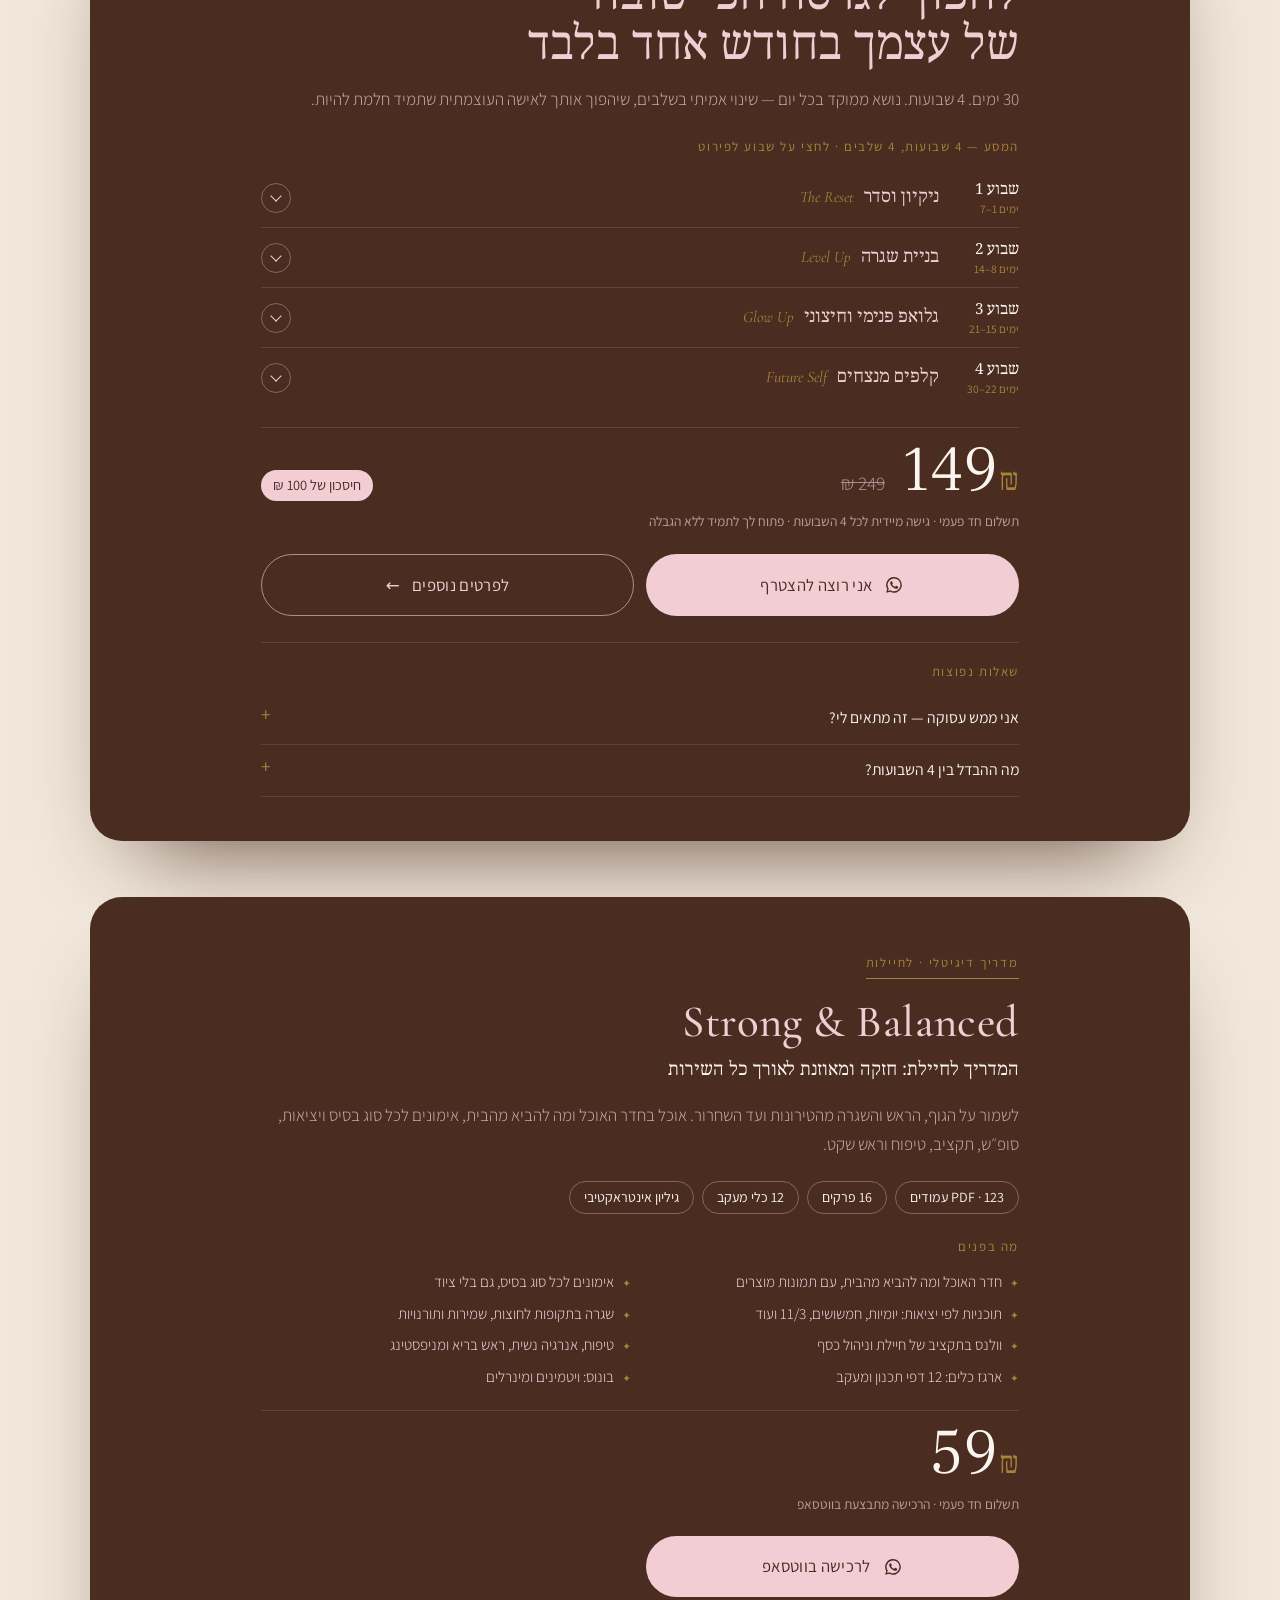
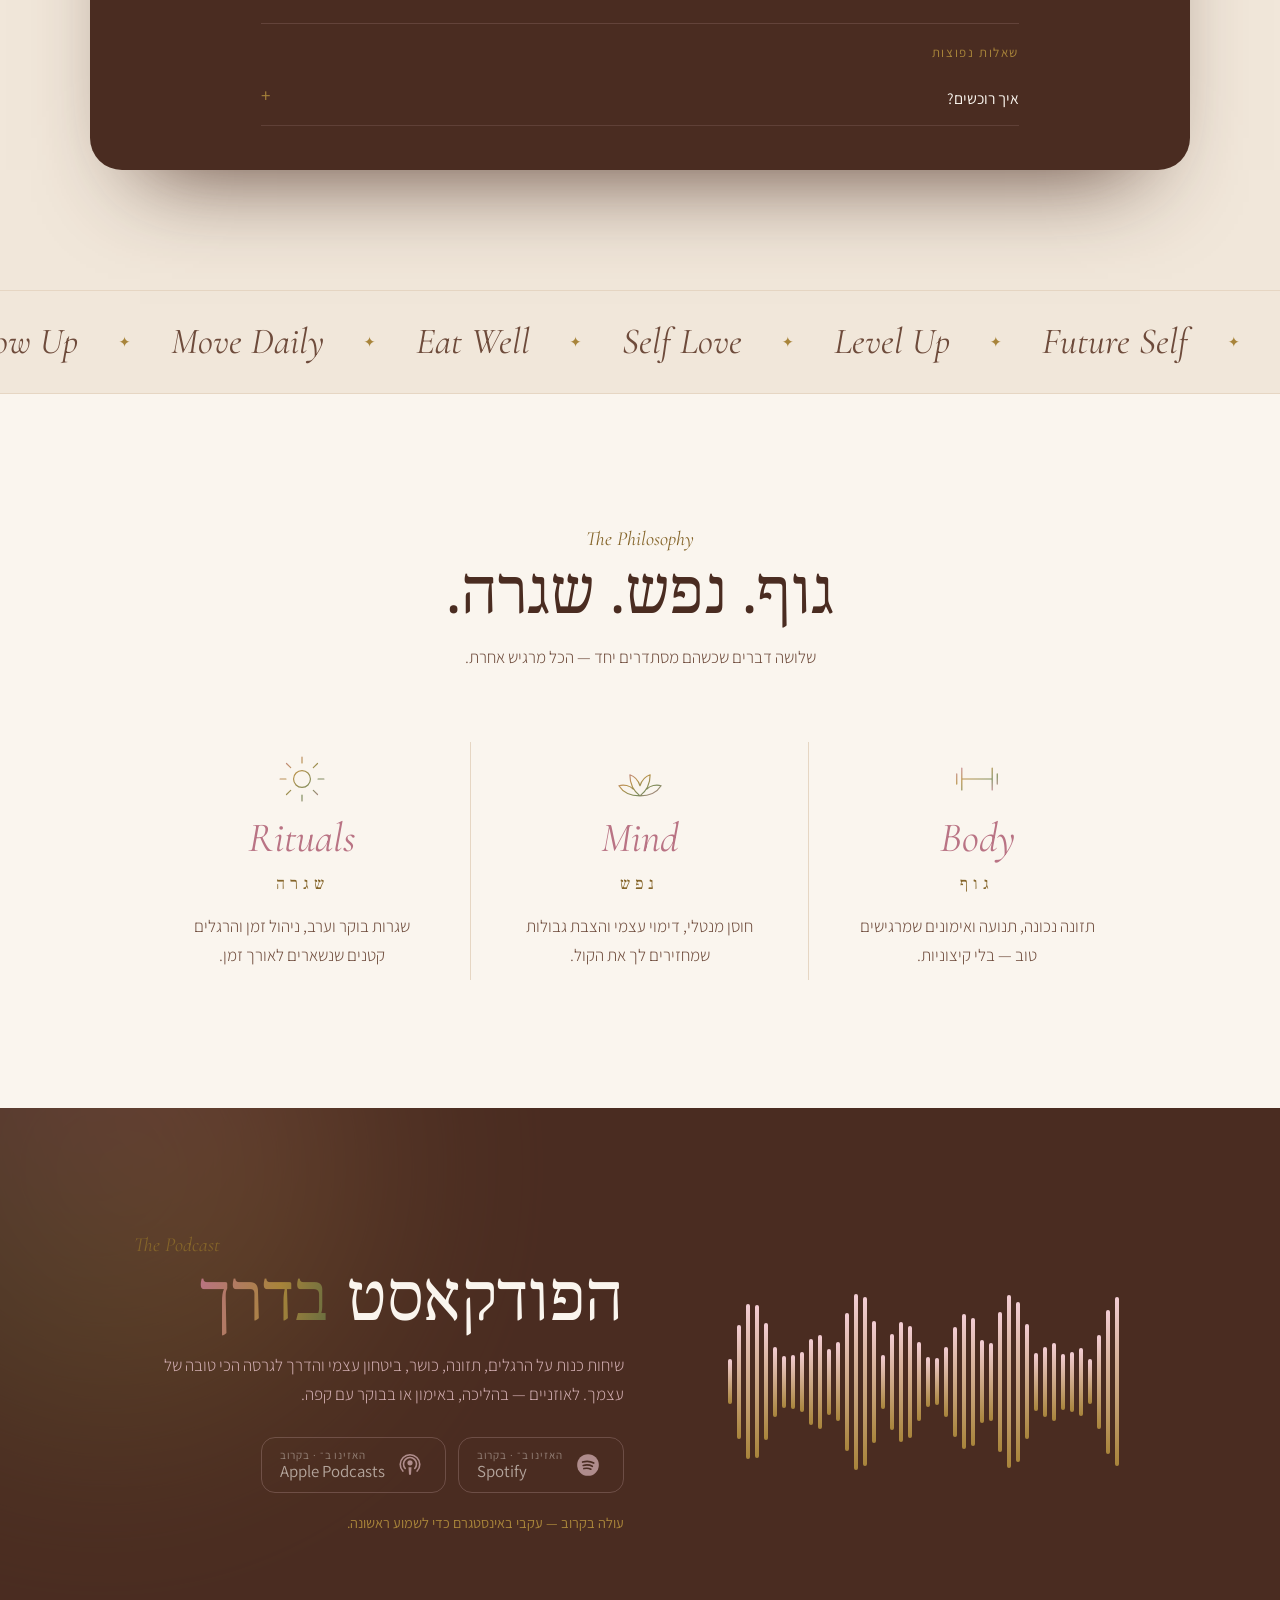
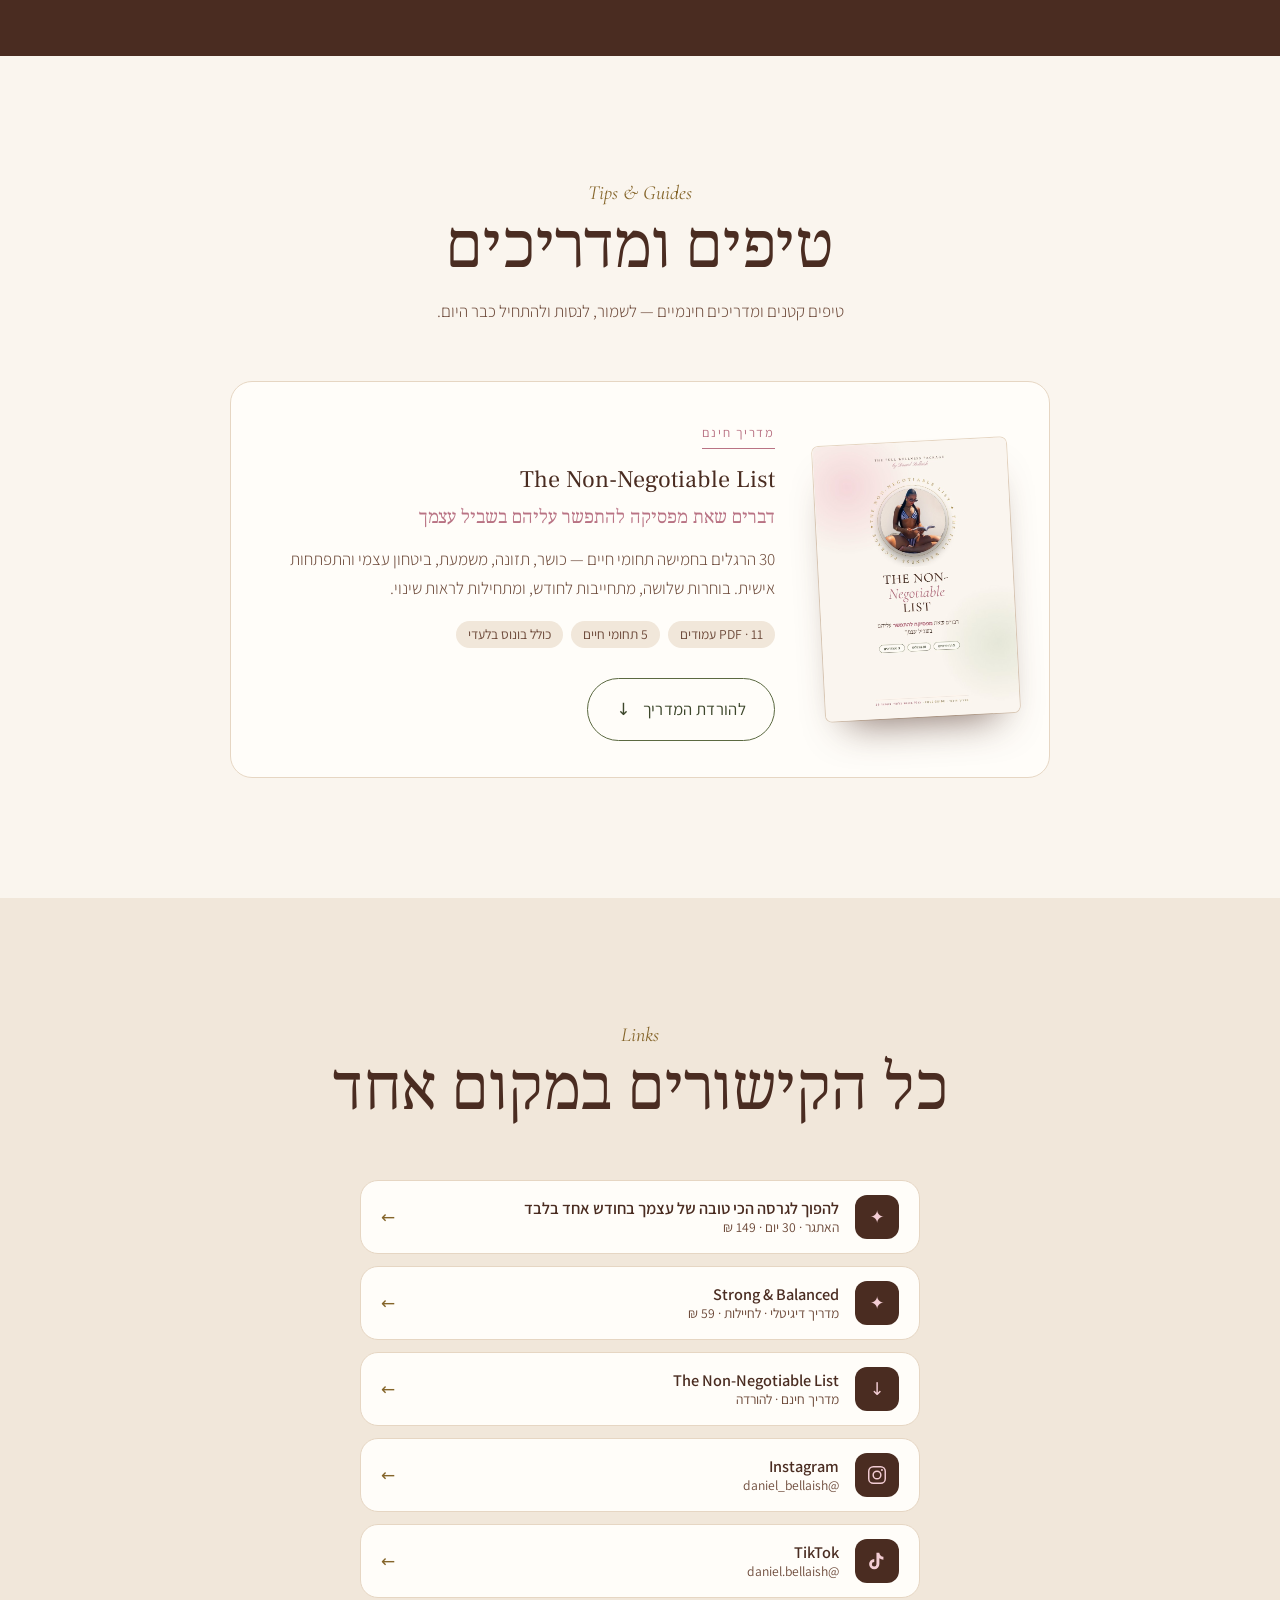
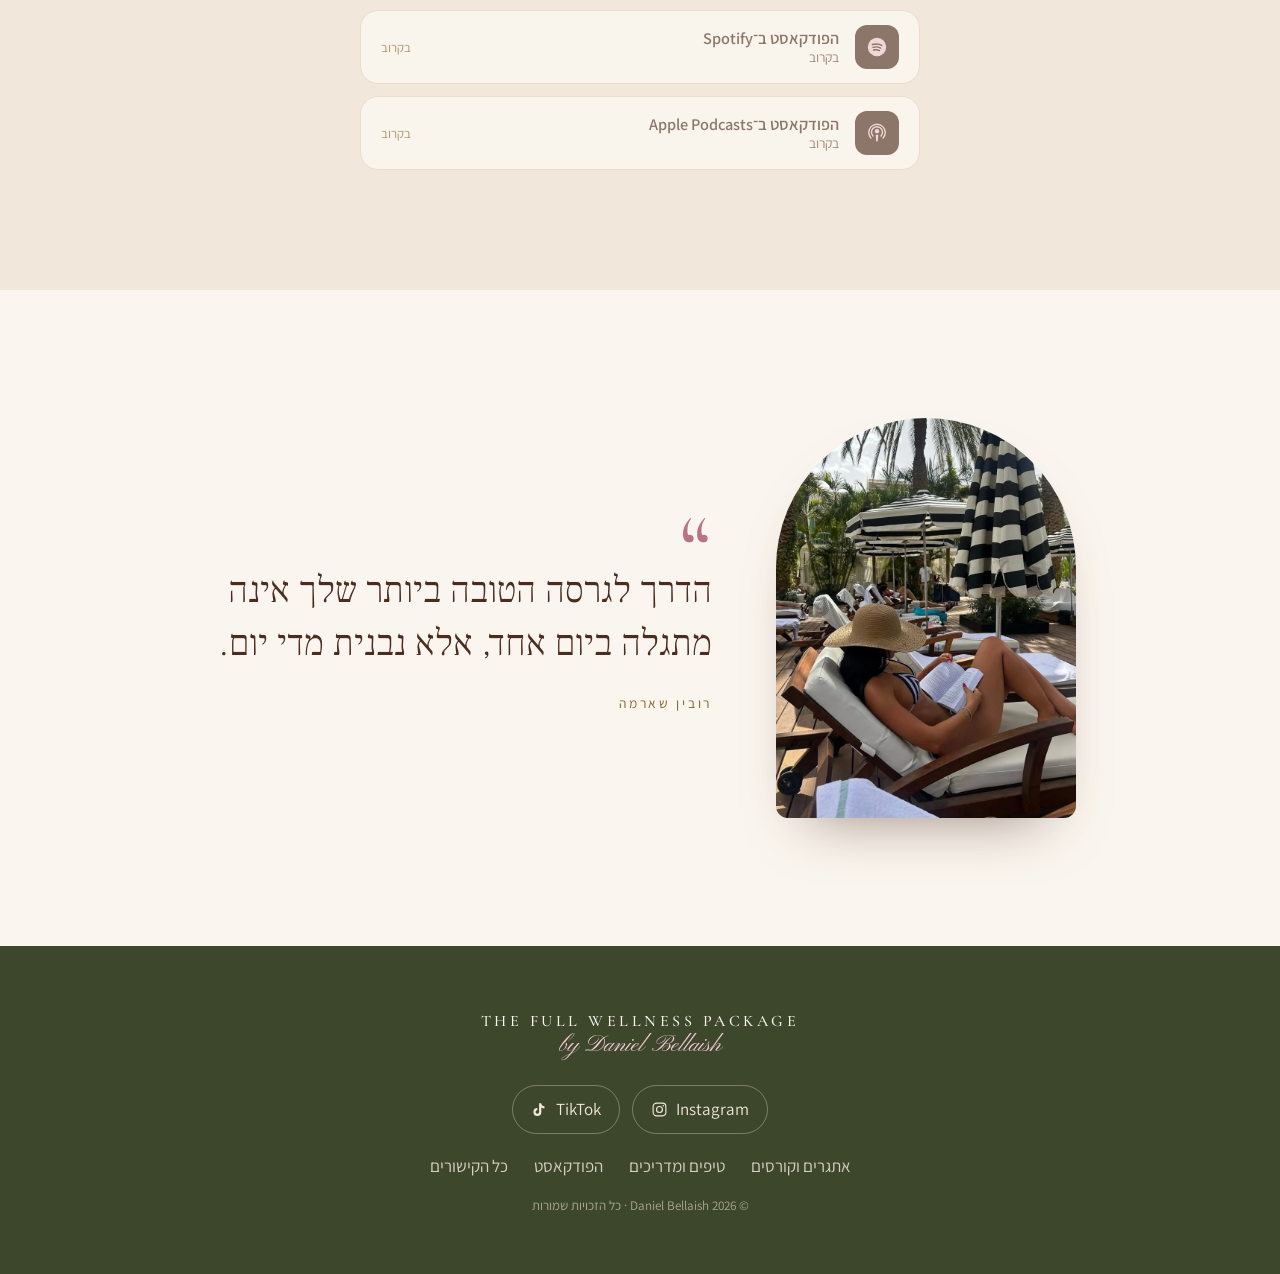
==== commit 211bdc09: "Update TikTok link to @daniel.bellaish Co-Authored-By: Claude Opus 5.5 <noreply@anthropic.com> Claud" ====
--- a/index.html
+++ b/index.html
@@ -12,7 +12,7 @@
   <link rel="preconnect" href="https://fonts.gstatic.com" crossorigin>
   <link href="https://fonts.googleapis.com/css2?family=Assistant:wght@300;400;600&family=Cormorant+Garamond:ital,wght@0,400;0,500;1,400;1,500&family=Frank+Ruhl+Libre:wght@300;400;500&family=Noto+Serif+Hebrew:wght@300;400;500&family=Fredoka:wght@500;600&family=Pinyon+Script&display=swap" rel="stylesheet">
   <link rel="icon" href="data:image/svg+xml,%3Csvg xmlns=%27http://www.w3.org/2000/svg%27 viewBox=%270 0 64 64%27%3E%3Ccircle cx=%2732%27 cy=%2732%27 r=%2732%27 fill=%27%234a2c21%27/%3E%3Cpath d=%27M32 14l4 14 14 4-14 4-4 14-4-14-14-4 14-4z%27 fill=%27%23f3cdd4%27/%3E%3C/svg%3E">
-  <link rel="stylesheet" href="style.css?v=20261017b">
+  <link rel="stylesheet" href="style.css?v=20261017c">
   <script>
     // Intro loader: once per visit, skipped for reduced motion. Safety timeout so the site never stays hidden.
     (function () {
@@ -253,7 +253,7 @@
     <p class="footer-copy">© <span id="year"></span> Daniel Bellaish · כל הזכויות שמורות</p>
   </footer>
 
-  <script src="courses.js?v=20261017b"></script>
-  <script src="app.js?v=20261017b"></script>
+  <script src="courses.js?v=20261017c"></script>
+  <script src="app.js?v=20261017c"></script>
 </body>
 </html>
